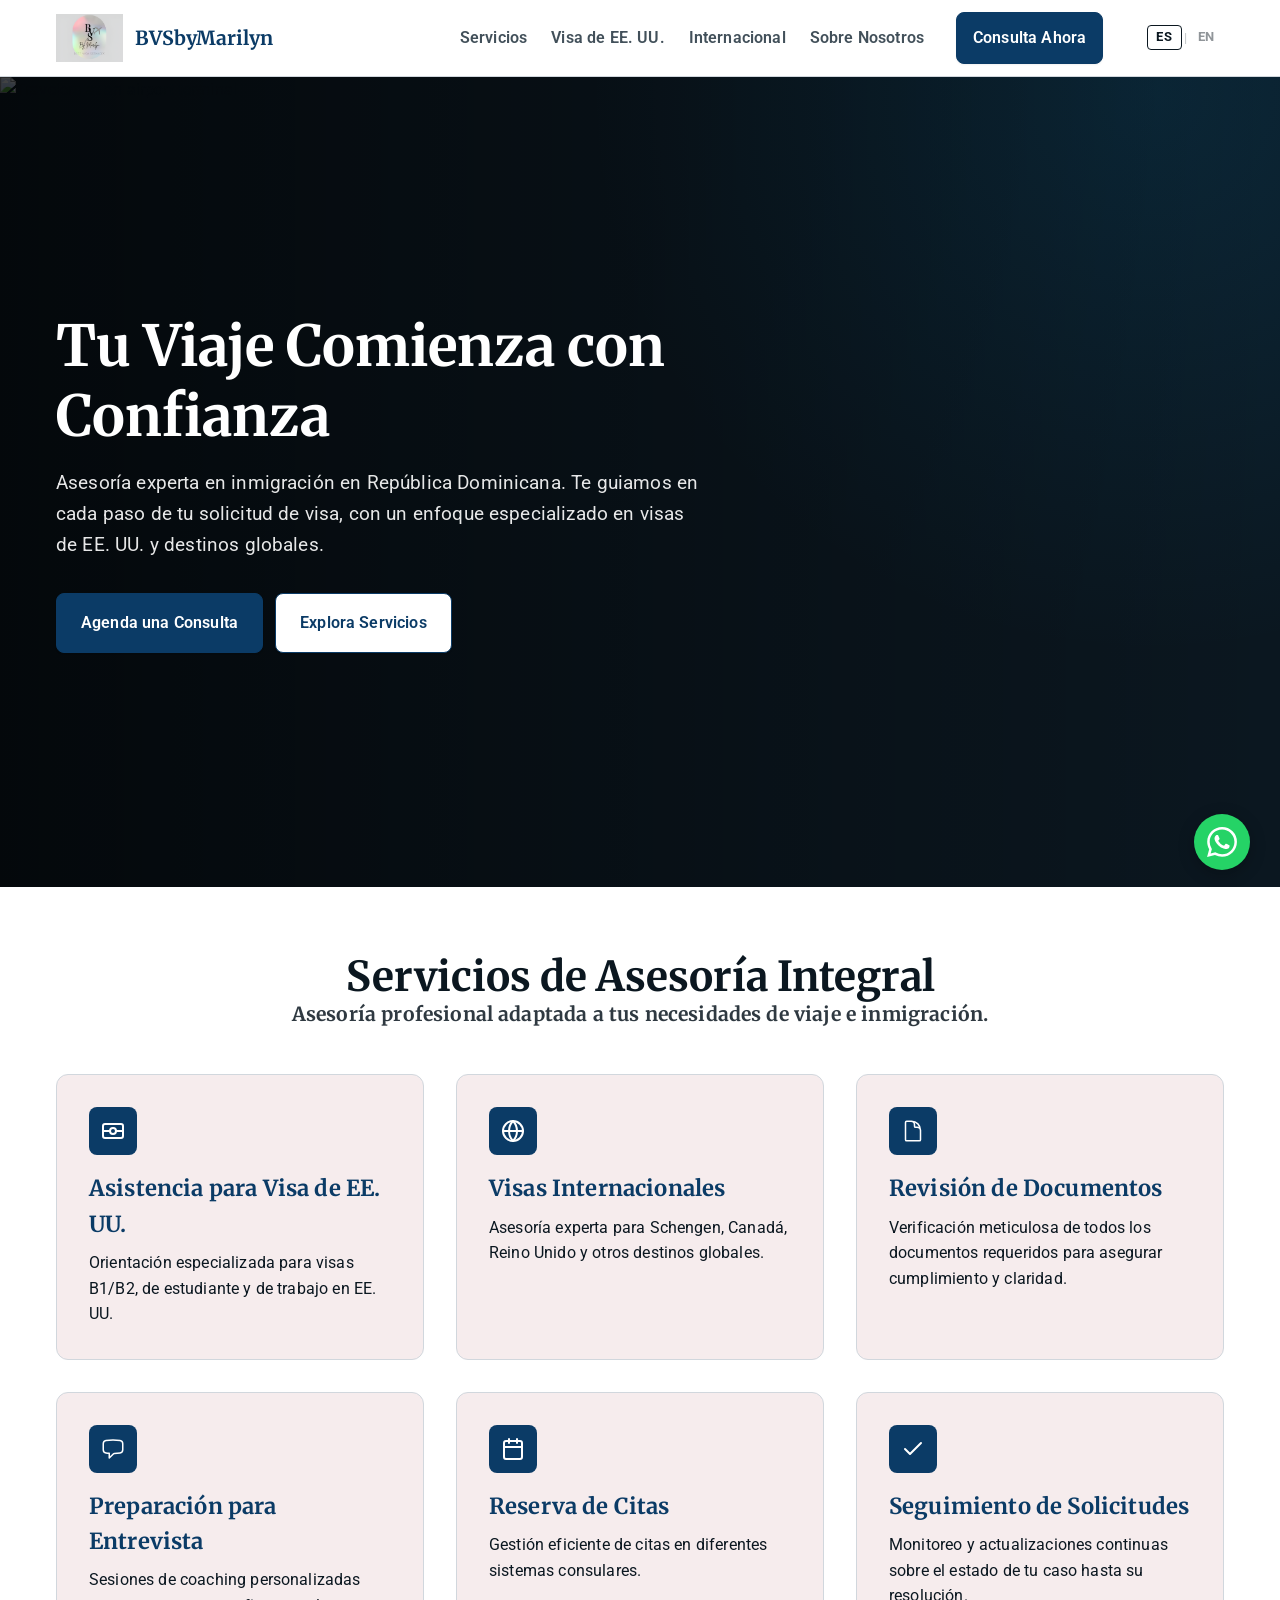
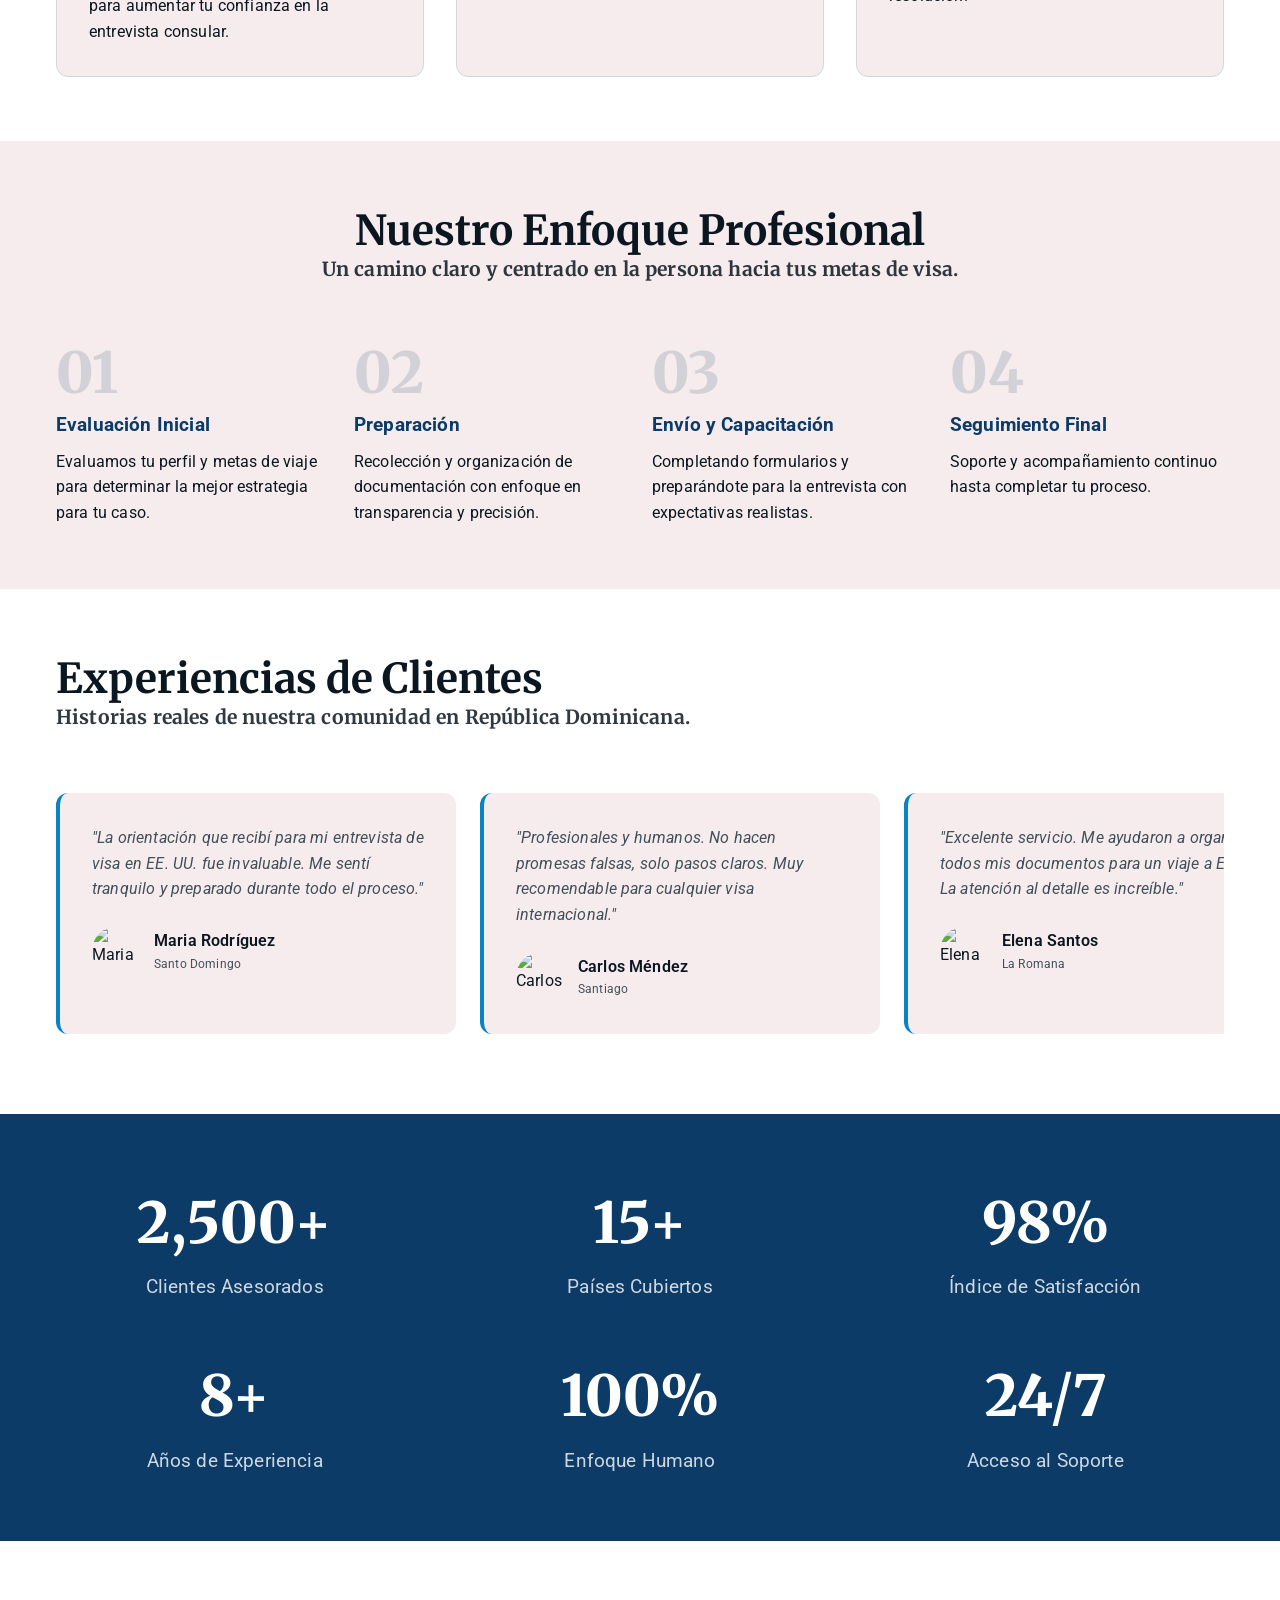
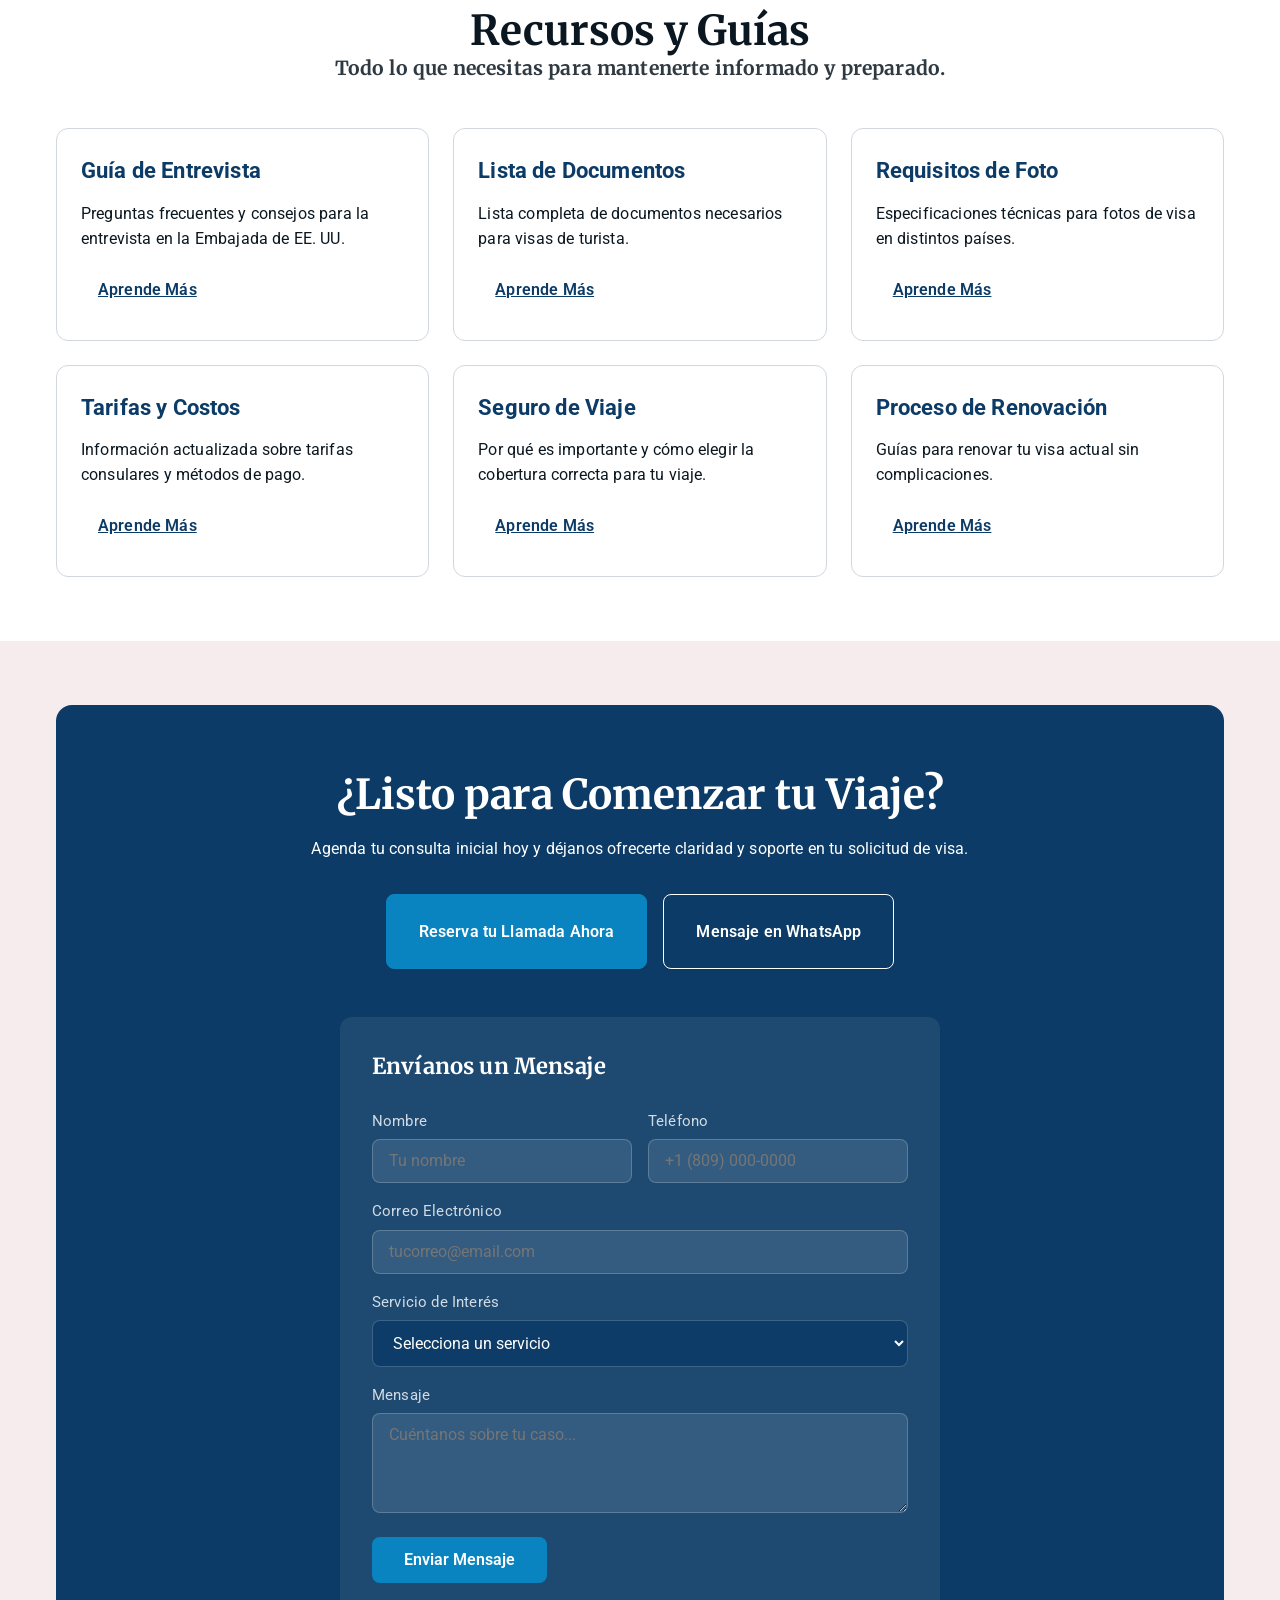
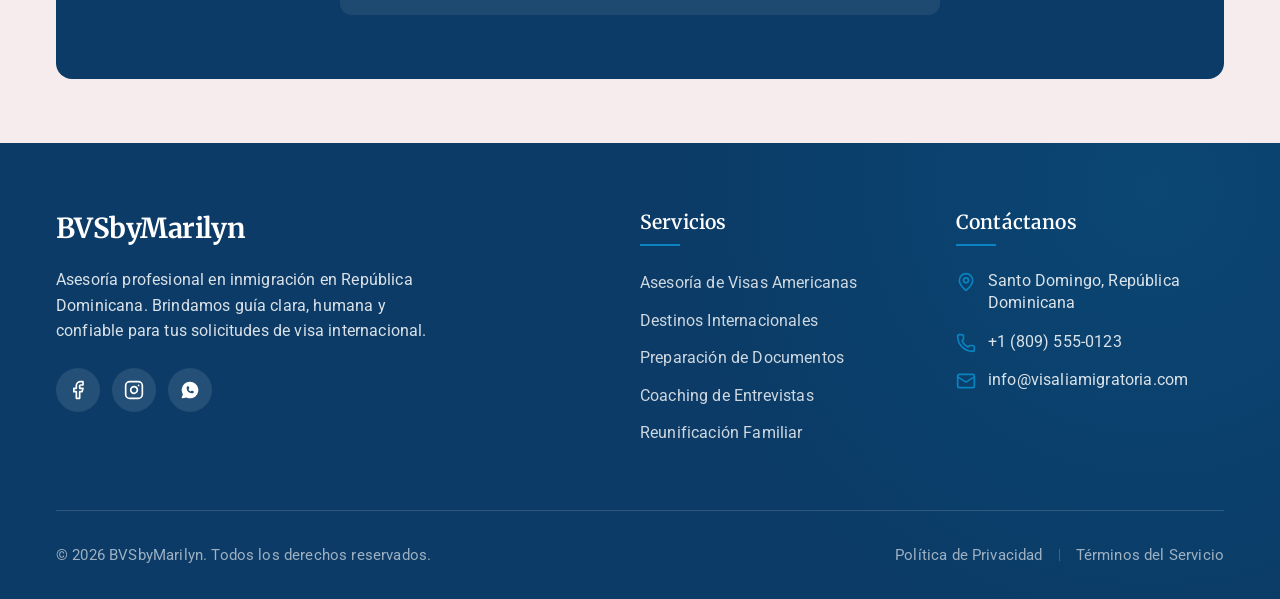
==== index.html @ 97decb0a "add og:image, create placeholder pages us-visa, international, about" ====
<!DOCTYPE html>
<html lang="es">
  <head>
    <title>BVSbyMarilyn</title>
    <link rel="icon" type="image/png" href="Logo_Resized__1_.png" />
    <meta name="description" content="Asesoría migratoria profesional en República Dominicana. Te guiamos en cada paso de tu solicitud de visa americana e internacional. Consulta gratis hoy." />
    <meta property="og:title" content="BVSbyMarilyn - Best Visa Services" />
    <meta property="og:description" content="Asesoría migratoria profesional en República Dominicana. Especialistas en visas americanas y destinos internacionales. Consulta con BVSbyMarilyn hoy." />
    <meta property="og:image" content="Logo_Resized__1_.png" />
    <meta property="og:type" content="website" />
    <meta name="viewport" content="width=device-width, initial-scale=1.0" />
    <meta charset="utf-8" />
    <meta property="twitter:card" content="summary_large_image" />

    <style data-tag="reset-style-sheet">
      html {  line-height: 1.15;}body {  margin: 0;}* {  box-sizing: border-box;  border-width: 0;  border-style: solid;  -webkit-font-smoothing: antialiased;}p,li,ul,pre,div,h1,h2,h3,h4,h5,h6,figure,blockquote,figcaption {  margin: 0;  padding: 0;}button {  background-color: transparent;}button,input,optgroup,select,textarea {  font-family: inherit;  font-size: 100%;  line-height: 1.15;  margin: 0;}button,select {  text-transform: none;}button,[type="button"],[type="reset"],[type="submit"] {  -webkit-appearance: button;  color: inherit;}button::-moz-focus-inner,[type="button"]::-moz-focus-inner,[type="reset"]::-moz-focus-inner,[type="submit"]::-moz-focus-inner {  border-style: none;  padding: 0;}button:-moz-focus,[type="button"]:-moz-focus,[type="reset"]:-moz-focus,[type="submit"]:-moz-focus {  outline: 1px dotted ButtonText;}a {  color: inherit;  text-decoration: inherit;}pre {  white-space: normal;}input {  padding: 2px 4px;}img {  display: block;}details {  display: block;  margin: 0;  padding: 0;}summary::-webkit-details-marker {  display: none;}[data-thq="accordion"] [data-thq="accordion-content"] {  max-height: 0;  overflow: hidden;  transition: max-height 0.3s ease-in-out;  padding: 0;}[data-thq="accordion"] details[data-thq="accordion-trigger"][open] + [data-thq="accordion-content"] {  max-height: 1000vh;}details[data-thq="accordion-trigger"][open] summary [data-thq="accordion-icon"] {  transform: rotate(180deg);}html { scroll-behavior: smooth  }
    </style>
    <style data-tag="default-style-sheet">
      html {
        font-family: Roboto;
        font-size: 1rem;
      }

      body {
        font-weight: 400;
        font-style:normal;
        text-decoration: undefined;
        text-transform: undefined;
        letter-spacing: 0.01em;
        line-height: 1.6;
        color: var(--color-on-surface);
        background: var(--color-surface);

        fill: var(--color-on-surface);
      }
    </style>
    <style data-tag="lang-toggle-style">
      .lang-toggle {
        display: flex;
        align-items: center;
        gap: 2px;
        margin-left: 12px;
      }
      .lang-btn {
        background: transparent;
        border: 1px solid transparent;
        border-radius: 4px;
        padding: 4px 8px;
        cursor: pointer;
        font-size: 0.8rem;
        font-weight: 700;
        color: inherit;
        transition: all 0.2s;
        letter-spacing: 0.05em;
      }
      .lang-btn.active {
        border-color: currentColor;
        opacity: 1;
      }
      .lang-btn:not(.active) {
        opacity: 0.45;
      }
      .lang-btn:hover:not(.active) {
        opacity: 0.75;
      }
      .lang-divider {
        opacity: 0.25;
        font-size: 0.8rem;
        pointer-events: none;
      }
      .lang-toggle-mobile {
        display: flex;
        align-items: center;
        gap: 2px;
        margin-top: 12px;
        justify-content: center;
      }
    </style>
    <link
      rel="stylesheet"
      href="https://unpkg.com/animate.css@4.1.1/animate.css"
    />
    <link
      rel="stylesheet"
      href="https://fonts.googleapis.com/css2?family=Inter:ital,wght@0,100;0,200;0,300;0,400;0,500;0,600;0,700;0,800;0,900;1,100;1,200;1,300;1,400;1,500;1,600;1,700;1,800;1,900&amp;display=swap"
      data-tag="font"
    />
    <link
      rel="stylesheet"
      href="https://fonts.googleapis.com/css2?family=Noto+Sans:ital,wght@0,100;0,200;0,300;0,400;0,500;0,600;0,700;0,800;0,900;1,100;1,200;1,300;1,400;1,500;1,600;1,700;1,800;1,900&amp;display=swap"
      data-tag="font"
    />
    <link
      rel="stylesheet"
      href="https://fonts.googleapis.com/css2?family=Merriweather:ital,wght@0,300;0,400;0,500;0,600;0,700;0,800;0,900;1,300;1,400;1,500;1,600;1,700;1,800;1,900&amp;display=swap"
      data-tag="font"
    />
    <link
      rel="stylesheet"
      href="https://fonts.googleapis.com/css2?family=Roboto:ital,wght@0,100;0,200;0,300;0,400;0,500;0,600;0,700;0,800;0,900;1,100;1,200;1,300;1,400;1,500;1,600;1,700;1,800;1,900&amp;display=swap"
      data-tag="font"
    />
    <link
      rel="stylesheet"
      href="https://fonts.googleapis.com/css2?family=STIX+Two+Text:ital,wght@0,400;0,500;0,600;0,700;1,400;1,500;1,600;1,700&amp;display=swap"
      data-tag="font"
    />

  </head>
  <body>
    <link rel="stylesheet" href="./style.css" />
    <div>
      <link href="./index.css" rel="stylesheet" />

      <div class="home-container1">
        <navigation-wrapper class="navigation-wrapper">
          <!--Navigation component-->
          <div class="navigation-container1">
            <div class="navigation-container2">
              <div class="navigation-container3">
                <style>
                  @media (prefers-reduced-motion: reduce) {
                  .navigation-stagger-item {
                    animation: none !important;
                    opacity: 1 !important;
                    transform: none !important;
                  }
                  .navigation-mobile-overlay {
                    transition: none !important;
                  }
                  }
                </style>
              </div>
            </div>
            <nav id="main-navigation" class="navigation-wrapper">
              <div class="navigation-container">
                <a href="index.html">
                  <div aria-label="BVSbyMarilyn Homepage" class="navigation-brand">
                    <img src="Logo_Resized__1_.png" alt="BVSbyMarilyn Logo" style="height:48px;width:auto;display:block;" />
                    <span class="navigation-brand-name section-title">BVSbyMarilyn</span>
                  </div>
                </a>
                <div class="navigation-desktop-menu">
                  <ul role="list" class="navigation-links">
                    <li>
                      <a href="#services">
                        <div class="navigation-link">
                          <span><text data-i18n="text_MYqdIy">Servicios</text></span>
                        </div>
                      </a>
                    </li>
                    <li>
                      <a href="us-visa.html">
                        <div class="navigation-link">
                          <span><text data-i18n="text_8SGQ_1">Visa de EE. UU.</text></span>
                        </div>
                      </a>
                    </li>
                    <li>
                      <a href="international.html">
                        <div class="navigation-link">
                          <span><text data-i18n="text_srKDGv">Internacional</text></span>
                        </div>
                      </a>
                    </li>
                    <li>
                      <a href="about.html">
                        <div class="navigation-link">
                          <span><text data-i18n="text_Wquq0i">Sobre Nosotros</text></span>
                        </div>
                      </a>
                    </li>
                  </ul>
                  <a href="#contact">
                    <div class="btn navigation-cta btn-primary">
                      <span><text data-i18n="text_D1ddZz">Consulta Ahora</text></span>
                    </div>
                  </a>
                  <div class="lang-toggle">
                    <button class="lang-btn active" data-lang="es">ES</button>
                    <span class="lang-divider">|</span>
                    <button class="lang-btn" data-lang="en">EN</button>
                  </div>
                </div>
                <button
                  id="mobile-menu-open"
                  aria-label="Open navigation menu"
                  aria-controls="mobile-overlay"
                  aria-expanded="false"
                  class="navigation-mobile-toggle"
                >
                  <svg
                    width="24"
                    xmlns="http://www.w3.org/2000/svg"
                    height="24"
                    viewBox="0 0 24 24"
                  >
                    <path
                      d="M4 6h16M4 12h16M4 18h16"
                      fill="none"
                      stroke="currentColor"
                      stroke-width="2"
                      stroke-linecap="round"
                      stroke-linejoin="round"
                    ></path>
                  </svg>
                </button>
              </div>
            </nav>
            <div
              id="mobile-overlay"
              aria-hidden="true"
              class="navigation-mobile-overlay"
            >
              <div class="navigation-overlay-header">
                <a href="index.html">
                  <div aria-label="BVSbyMarilyn Homepage" class="navigation-brand">
                    <img src="Logo_Resized__1_.png" alt="BVSbyMarilyn Logo" style="height:48px;width:auto;display:block;" />
                    <span class="navigation-brand-name section-title">BVSbyMarilyn</span>
                  </div>
                </a>
                <button
                  id="mobile-menu-close"
                  aria-label="Close navigation menu"
                  class="navigation-mobile-close"
                >
                  <svg
                    width="24"
                    xmlns="http://www.w3.org/2000/svg"
                    height="24"
                    viewBox="0 0 24 24"
                  >
                    <g
                      fill="none"
                      stroke="currentColor"
                      stroke-width="2"
                      stroke-linecap="round"
                      stroke-linejoin="round"
                    >
                      <rect x="3" y="3" rx="2" width="18" height="18"></rect>
                      <path d="M9 16l3-3l3 3"></path>
                    </g>
                  </svg>
                </button>
              </div>
              <div class="navigation-overlay-content">
                <ul role="list" class="navigation-mobile-links">
                  <li class="navigation-stagger-item">
                    <a href="#services">
                      <div class="navigation-mobile-link">
                        <span><text data-i18n="text_Vd460p">Servicios</text></span>
                      </div>
                    </a>
                  </li>
                  <li class="navigation-stagger-item">
                    <a href="us-visa.html">
                      <div class="navigation-mobile-link">
                        <span><text data-i18n="text_JShV81">Visa de EE. UU.</text></span>
                      </div>
                    </a>
                  </li>
                  <li class="navigation-stagger-item">
                    <a href="international.html">
                      <div class="navigation-mobile-link">
                        <span><text data-i18n="text_uztM7k">Internacional</text></span>
                      </div>
                    </a>
                  </li>
                  <li class="navigation-stagger-item">
                    <a href="about.html">
                      <div class="navigation-mobile-link">
                        <span><text data-i18n="text_tE-UBQ">Sobre Nosotros</text></span>
                      </div>
                    </a>
                  </li>
                </ul>
                <div class="navigation-stagger-item navigation-overlay-footer">
                  <a href="#contact">
                    <div class="btn btn-primary btn-lg navigation-mobile-cta">
                      <span><text data-i18n="text_ZxgvZf">Consulta Ahora</text></span>
                    </div>
                  </a>
                  <div class="lang-toggle lang-toggle-mobile">
                    <button class="lang-btn active" data-lang="es">ES</button>
                    <span class="lang-divider">|</span>
                    <button class="lang-btn" data-lang="en">EN</button>
                  </div>
                </div>
              </div>
            </div>
            <div class="navigation-container4">
              <div class="navigation-container5">
                <style>
                          @keyframes navigationSlideUp {to {opacity: 1;
                  transform: translateY(0);}}
                </style>
              </div>
            </div>
            <div class="navigation-container6">
              <div class="navigation-container7">
                <script defer="" data-name="navigation-logic">
                  document.addEventListener('DOMContentLoaded', function() {
                    (function(){
                      const mobileMenuOpen = document.getElementById("mobile-menu-open")
                      const mobileMenuClose = document.getElementById("mobile-menu-close")
                      const mobileOverlay = document.getElementById("mobile-overlay")

                      function openMenu() {
                        mobileOverlay.classList.add("is-open")
                        mobileOverlay.setAttribute("aria-hidden", "false")
                        mobileMenuOpen.setAttribute("aria-expanded", "true")
                        document.body.style.overflow = "hidden"
                      }

                      function closeMenu() {
                        mobileOverlay.classList.remove("is-open")
                        mobileOverlay.setAttribute("aria-hidden", "true")
                        mobileMenuOpen.setAttribute("aria-expanded", "false")
                        document.body.style.overflow = ""
                      }

                      mobileMenuOpen.addEventListener("click", openMenu)
                      mobileMenuClose.addEventListener("click", closeMenu)

                      mobileOverlay.addEventListener("click", (e) => {
                        if (e.target === mobileOverlay) {
                          closeMenu()
                        }
                      })

                      document.addEventListener("keydown", (e) => {
                        if (e.key === "Escape" && mobileOverlay.classList.contains("is-open")) {
                          closeMenu()
                        }
                      })

                      const mobileLinks = mobileOverlay.querySelectorAll(".navigation-mobile-link")
                      mobileLinks.forEach((link) => {
                        link.addEventListener("click", closeMenu)
                      })
                    })()
                  });
                </script>
              </div>
            </div>
          </div>
        </navigation-wrapper>
        <section class="hero-section">
          <div class="hero-media">
            <img
              alt="Travelers at an airport terminal"
              src="https://images.pexels.com/photos/166006/pexels-photo-166006.jpeg?auto=compress&amp;cs=tinysrgb&amp;w=1500"
              class="hero-bg-img"
            />
            <div class="hero-overlay"></div>
          </div>
          <div class="hero-container">
            <div class="hero-content-block">
              <h1 class="hero-title home-hero-title">
                <text data-i18n="HeroTitle_iS6l-L">Tu Viaje Comienza con Confianza</text>
              </h1>
              <p class="home-hero-subtitle hero-subtitle">
                <text data-i18n="HeroSubtitle_z-5P6d">
                  Asesoría migratoria profesional en República Dominicana. Te
                  guiamos en cada paso de tu solicitud de visa, con enfoque
                  especializado en visas americanas y destinos internacionales.
                </text>
              </p>
              <div class="hero-actions">
                <a href="#contact">
                  <div class="btn btn-primary btn-lg">
                    <span><text data-i18n="text_MR2tpP">Agenda tu Consulta</text></span>
                  </div>
                </a>
                <a href="#services">
                  <div class="btn btn-outline btn-lg">
                    <span><text data-i18n="text_XL9k7M">Ver Servicios</text></span>
                  </div>
                </a>
              </div>
            </div>
          </div>
        </section>
        <section id="services" class="services-section">
          <div class="services-container">
            <div class="services-header">
              <h2 class="section-title">
                <text data-i18n="SectionTitle_-QqCvt">Servicios de Asesoría Integral</text>
              </h2>
              <p class="section-subtitle">
                <text data-i18n="SectionSubtitle_htkQNC">
                  Professional guidance tailored to your specific travel and
                  immigration needs.
                </text>
              </p>
            </div>
            <div class="services-grid">
              <div class="service-card">
                <div class="service-icon-wrapper">
                  <svg
                    width="24"
                    xmlns="http://www.w3.org/2000/svg"
                    height="24"
                    viewBox="0 0 24 24"
                  >
                    <g
                      fill="none"
                      stroke="currentColor"
                      stroke-width="2"
                      stroke-linecap="round"
                      stroke-linejoin="round"
                    >
                      <path
                        d="M2 7a2 2 0 0 1 2-2h16a2 2 0 0 1 2 2v10a2 2 0 0 1-2 2H4a2 2 0 0 1-2-2z"
                      ></path>
                      <path
                        d="M9 12a3 3 0 1 0 6 0a3 3 0 1 0-6 0m0 0H2m13 0h7"
                      ></path>
                    </g>
                  </svg>
                </div>
                <h3 class="service-name"><text data-i18n="ServiceName_tYiRvr">Asistencia para Visa de EE. UU.</text></h3>
                <p class="section-content">
                  <text data-i18n="SectionContent_c5STQw">
                    Specialized orientation for B1/B2, student, and work visas
                    for the United States.
                  </text>
                </p>
              </div>
              <div class="service-card">
                <div class="service-icon-wrapper">
                  <svg
                    width="24"
                    xmlns="http://www.w3.org/2000/svg"
                    height="24"
                    viewBox="0 0 24 24"
                  >
                    <g
                      fill="none"
                      stroke="currentColor"
                      stroke-width="2"
                      stroke-linecap="round"
                      stroke-linejoin="round"
                    >
                      <circle r="10" cx="12" cy="12"></circle>
                      <path
                        d="M12 2a14.5 14.5 0 0 0 0 20a14.5 14.5 0 0 0 0-20M2 12h20"
                      ></path>
                    </g>
                  </svg>
                </div>
                <h3 class="service-name"><text data-i18n="ServiceName_wYxKqp">Visas Internacionales</text></h3>
                <p class="section-content">
                  <text data-i18n="SectionContent_ce1YKo">
                    Expert guidance for Schengen, Canada, UK, and other global
                    destinations.
                  </text>
                </p>
              </div>
              <div class="service-card">
                <div class="service-icon-wrapper">
                  <svg
                    width="24"
                    xmlns="http://www.w3.org/2000/svg"
                    height="24"
                    viewBox="0 0 24 24"
                  >
                    <path
                      d="M19.5 14.25v-2.625a3.375 3.375 0 0 0-3.375-3.375h-1.5A1.125 1.125 0 0 1 13.5 7.125v-1.5a3.375 3.375 0 0 0-3.375-3.375H8.25m2.25 0H5.625c-.621 0-1.125.504-1.125 1.125v17.25c0 .621.504 1.125 1.125 1.125h12.75c.621 0 1.125-.504 1.125-1.125V11.25a9 9 0 0 0-9-9"
                      fill="none"
                      stroke="currentColor"
                      stroke-width="1.5"
                      stroke-linecap="round"
                      stroke-linejoin="round"
                    ></path>
                  </svg>
                </div>
                <h3 class="service-name"><text data-i18n="ServiceName_rP648N">Revisión de Documentos</text></h3>
                <p class="section-content">
                  <text data-i18n="SectionContent_7i-OMM">
                    Meticulous verification of all required paperwork to ensure
                    compliance and clarity.
                  </text>
                </p>
              </div>
              <div class="service-card">
                <div class="service-icon-wrapper">
                  <svg
                    width="24"
                    xmlns="http://www.w3.org/2000/svg"
                    height="24"
                    viewBox="0 0 24 24"
                  >
                    <path
                      d="M2.25 12.76c0 1.6 1.123 2.994 2.707 3.227q1.63.24 3.293.369V21l4.076-4.076a1.53 1.53 0 0 1 1.037-.443a48 48 0 0 0 5.68-.494c1.584-.233 2.707-1.626 2.707-3.228V6.741c0-1.602-1.123-2.995-2.707-3.228A48.4 48.4 0 0 0 12 3c-2.392 0-4.744.175-7.043.513C3.373 3.746 2.25 5.14 2.25 6.741z"
                      fill="none"
                      stroke="currentColor"
                      stroke-width="1.5"
                      stroke-linecap="round"
                      stroke-linejoin="round"
                    ></path>
                  </svg>
                </div>
                <h3 class="service-name"><text data-i18n="ServiceName_P5xgdT">Preparación para Entrevista</text></h3>
                <p class="section-content">
                  <text data-i18n="SectionContent_eyU0GG">
                    Personalized coaching sessions to build confidence for your
                    consular interview.
                  </text>
                </p>
              </div>
              <div class="service-card">
                <div class="service-icon-wrapper">
                  <svg
                    width="24"
                    xmlns="http://www.w3.org/2000/svg"
                    height="24"
                    viewBox="0 0 24 24"
                  >
                    <g
                      fill="none"
                      stroke="currentColor"
                      stroke-width="2"
                      stroke-linecap="round"
                      stroke-linejoin="round"
                    >
                      <path d="M8 2v4m8-4v4"></path>
                      <rect x="3" y="4" rx="2" width="18" height="18"></rect>
                      <path d="M3 10h18"></path>
                    </g>
                  </svg>
                </div>
                <h3 class="service-name"><text data-i18n="ServiceName_JxEG5P">Reserva de Citas</text></h3>
                <p class="section-content">
                  <text data-i18n="SectionContent_r2scMb">
                    Efficient management of scheduling across various consular
                    systems.
                  </text>
                </p>
              </div>
              <div class="service-card">
                <div class="service-icon-wrapper">
                  <svg
                    width="24"
                    xmlns="http://www.w3.org/2000/svg"
                    height="24"
                    viewBox="0 0 24 24"
                  >
                    <path
                      d="M20 6L9 17l-5-5"
                      fill="none"
                      stroke="currentColor"
                      stroke-width="2"
                      stroke-linecap="round"
                      stroke-linejoin="round"
                    ></path>
                  </svg>
                </div>
                <h3 class="service-name"><text data-i18n="ServiceName_M2IIPk">Seguimiento de Solicitudes</text></h3>
                <p class="section-content">
                  <text data-i18n="SectionContent_cX6Ncg">
                    Continuous monitoring and updates on your case status until
                    resolution.
                  </text>
                </p>
              </div>
            </div>
          </div>
        </section>
        <section class="process-section">
          <div class="process-container">
            <div class="process-header">
              <h2 class="section-title">
                <text data-i18n="SectionTitle_T4hHoZ">Nuestro Enfoque Profesional</text>
              </h2>
              <p class="section-subtitle">
                <text data-i18n="SectionSubtitle_EhC1eq">Un camino claro y centrado en la persona hacia tus metas de visa.</text>
              </p>
            </div>
            <div class="process-steps">
              <div class="step-item">
                <div class="step-number">
                  <span><text data-i18n="text_Xk9Plu">01</text></span>
                </div>
                <div class="step-content">
                  <h3 class="step-title"><text data-i18n="StepTitle_57riBT">Evaluación Inicial</text></h3>
                  <p class="section-content">
                    <text data-i18n="SectionContent_xE-B_c">
                      We assess your profile and travel goals to determine the
                      best strategy for your case.
                    </text>
                  </p>
                </div>
              </div>
              <div class="step-item">
                <div class="step-number">
                  <span><text data-i18n="text_wqrgZn">02</text></span>
                </div>
                <div class="step-content">
                  <h3 class="step-title"><text data-i18n="StepTitle_L6Kbp9">Preparación</text></h3>
                  <p class="section-content">
                    <text data-i18n="SectionContent_LgGnCH">
                      Gathering and organizing documentation with a focus on
                      transparency and accuracy.
                    </text>
                  </p>
                </div>
              </div>
              <div class="step-item">
                <div class="step-number">
                  <span><text data-i18n="text_nKBOlr">03</text></span>
                </div>
                <div class="step-content">
                  <h3 class="step-title">
                    <text data-i18n="StepTitle_AY4o5w">Envío y Capacitación</text>
                  </h3>
                  <p class="section-content">
                    <text data-i18n="SectionContent_io-WyJ">
                      Completing forms and preparing you for the interview with
                      realistic expectations.
                    </text>
                  </p>
                </div>
              </div>
              <div class="step-item">
                <div class="step-number">
                  <span><text data-i18n="text_WfWMNz">04</text></span>
                </div>
                <div class="step-content">
                  <h3 class="step-title"><text data-i18n="StepTitle_ut657F">Seguimiento Final</text></h3>
                  <p class="section-content">
                    <text data-i18n="SectionContent_b-h2bH">
                      Ongoing support and guidance until your process is fully
                      completed.
                    </text>
                  </p>
                </div>
              </div>
            </div>
          </div>
        </section>
        <section class="testimonials-section">
          <div class="testimonials-rail-wrapper">
            <div class="testimonials-header">
              <h2 class="section-title"><text data-i18n="SectionTitle_cT8K-g">Experiencias de Clientes</text></h2>
              <p class="section-subtitle">
                <text data-i18n="SectionSubtitle_onkmOE">
                  Real stories from our community in the Dominican Republic.
                </text>
              </p>
            </div>
            <div class="testimonials-rail">
              <div class="testimonial-card">
                <p class="testimonial-text">
                  <text data-i18n="TestimonialText_Tr70cM">
                    "La orientación que recibí para mi entrevista de visa en EE. UU. fue invaluable. Me sentí tranquila y preparada durante todo el proceso."
                  </text>
                </p>
                <div class="testimonial-author">
                  <img
                    alt="Maria R."
                    src="https://images.pexels.com/photos/5622659/pexels-photo-5622659.jpeg?auto=compress&amp;cs=tinysrgb&amp;w=1500"
                    class="author-img"
                  />
                  <div class="author-info">
                    <span class="author-name">
                      <text data-i18n="AuthorName_5ysl67">Maria Rodríguez</text>
                    </span>
                    <span class="author-location">
                      <text data-i18n="AuthorLocation_57F8W8">Santo Domingo</text>
                    </span>
                  </div>
                </div>
              </div>
              <div class="testimonial-card">
                <p class="testimonial-text">
                  <text data-i18n="TestimonialText_0ZmLqi">
                    "Profesionales y humanos. No hacen promesas falsas, solo pasos claros. Muy recomendable para cualquier visa internacional."
                  </text>
                </p>
                <div class="testimonial-author">
                  <img
                    alt="Carlos M."
                    src="https://images.pexels.com/photos/30551008/pexels-photo-30551008.jpeg?auto=compress&amp;cs=tinysrgb&amp;w=1500"
                    class="author-img"
                  />
                  <div class="author-info">
                    <span class="author-name"><text data-i18n="AuthorName_WQaxIl">Carlos Méndez</text></span>
                    <span class="author-location"><text data-i18n="AuthorLocation_Gn3_ah">Santiago</text></span>
                  </div>
                </div>
              </div>
              <div class="testimonial-card">
                <p class="testimonial-text">
                  <text data-i18n="TestimonialText_3FapOs">
                    "Excelente servicio. Me ayudaron a organizar todos mis documentos para un viaje a Europa. La atención al detalle es increíble."
                  </text>
                </p>
                <div class="testimonial-author">
                  <img
                    alt="Elena S."
                    src="https://images.pexels.com/photos/16453351/pexels-photo-16453351.jpeg?auto=compress&amp;cs=tinysrgb&amp;w=1500"
                    class="author-img"
                  />
                  <div class="author-info">
                    <span class="author-name"><text data-i18n="AuthorName_HSIhOO">Elena Santos</text></span>
                    <span class="author-location"><text data-i18n="AuthorLocation_XWTDLJ">La Romana</text></span>
                  </div>
                </div>
              </div>
              <div class="testimonial-card">
                <p class="testimonial-text">
                  <text data-i18n="TestimonialText_Vkk7at">
                    "BVSbyMarilyn hizo que un proceso estresante se sintiera simple. Su seguimiento es excepcional y muy tranquilizador."
                  </text>
                </p>
                <div class="testimonial-author">
                  <img
                    alt="Juan P."
                    src="https://images.pexels.com/photos/29587917/pexels-photo-29587917.jpeg?auto=compress&amp;cs=tinysrgb&amp;w=1500"
                    class="author-img"
                  />
                  <div class="author-info">
                    <span class="author-name"><text data-i18n="AuthorName_wEqHVJ">Juan Pérez</text></span>
                    <span class="author-location"><text data-i18n="AuthorLocation_HbEhcr">Bávaro</text></span>
                  </div>
                </div>
              </div>
            </div>
          </div>
        </section>
        <section class="stats-section">
          <div class="stats-container">
            <div class="stats-grid">
              <div class="stat-item">
                <span class="stat-value"><text data-i18n="StatValue_q41qtN">2,500+</text></span>
                <span class="stat-label"><text data-i18n="StatLabel_U-Nwtq">Clientes Asesorados</text></span>
              </div>
              <div class="stat-item">
                <span class="stat-value"><text data-i18n="StatValue_VJS53g">15+</text></span>
                <span class="stat-label"><text data-i18n="StatLabel_6PraKQ">Países Cubiertos</text></span>
              </div>
              <div class="stat-item">
                <span class="stat-value"><text data-i18n="StatValue_Nsgl1i">98%</text></span>
                <span class="stat-label"><text data-i18n="StatLabel_N70ufT">Índice de Satisfacción</text></span>
              </div>
              <div class="stat-item">
                <span class="stat-value"><text data-i18n="StatValue_qHlcjy">8+</text></span>
                <span class="stat-label"><text data-i18n="StatLabel_z5Hgrz">Años de Experiencia</text></span>
              </div>
              <div class="stat-item">
                <span class="stat-value"><text data-i18n="StatValue_bYK3XR">100%</text></span>
                <span class="stat-label"><text data-i18n="StatLabel_UJ93qF">Enfoque Humano</text></span>
              </div>
              <div class="stat-item">
                <span class="stat-value"><text data-i18n="StatValue_u2TWmR">24/7</text></span>
                <span class="stat-label"><text data-i18n="StatLabel_bCHtGW">Acceso al Soporte</text></span>
              </div>
            </div>
          </div>
        </section>
        <section class="support-section">
          <div class="support-container">
            <div class="support-header">
              <h2 class="section-title"><text data-i18n="SectionTitle_R5VI4-">Recursos y Guías</text></h2>
              <p class="section-subtitle">
                <text data-i18n="SectionSubtitle_OZHD-L">Todo lo que necesitas para mantenerte informado y preparado.</text>
              </p>
            </div>
            <div class="support-grid">
              <div class="support-card">
                <h3 class="support-card-title"><text data-i18n="SupportCardTitle_6YVhgU">Guía de Entrevista</text></h3>
                <p class="section-content">
                  <text data-i18n="SectionContent_tCfIjz">
                    Common questions and tips for the US Embassy interview.
                  </text>
                </p>
                <a href="#">
                  <div class="btn btn-link">
                    <span><text data-i18n="text_8LoE-c">Aprende Más</text></span>
                  </div>
                </a>
              </div>
              <div class="support-card">
                <h3 class="support-card-title">
                  <text data-i18n="SupportCardTitle_bOqrEk">Lista de Documentos</text>
                </h3>
                <p class="section-content">
                  <text data-i18n="SectionContent_RJyZ7m">
                    A comprehensive list of required papers for tourist visas.
                  </text>
                </p>
                <a href="#">
                  <div class="btn btn-link">
                    <span><text data-i18n="text_PxnIkC">Aprende Más</text></span>
                  </div>
                </a>
              </div>
              <div class="support-card">
                <h3 class="support-card-title">
                  <text data-i18n="SupportCardTitle_kNfBxF">Requisitos de Foto</text>
                </h3>
                <p class="section-content">
                  <text data-i18n="SectionContent_Aw8HXr">
                    Technical specifications for visa photos across different
                    countries.
                  </text>
                </p>
                <a href="#">
                  <div class="btn btn-link">
                    <span><text data-i18n="text_YKgL42">Aprende Más</text></span>
                  </div>
                </a>
              </div>
              <div class="support-card">
                <h3 class="support-card-title"><text data-i18n="SupportCardTitle_ZNebM4">Tarifas y Costos</text></h3>
                <p class="section-content">
                  <text data-i18n="SectionContent_bx31Ni">
                    Up-to-date information on consular fees and payment methods.
                  </text>
                </p>
                <a href="#">
                  <div class="btn btn-link">
                    <span><text data-i18n="text_aBHLEo">Aprende Más</text></span>
                  </div>
                </a>
              </div>
              <div class="support-card">
                <h3 class="support-card-title">
                  <text data-i18n="SupportCardTitle_3yOd_j">Seguro de Viaje</text>
                </h3>
                <p class="section-content">
                  <text data-i18n="SectionContent_SfiMsL">
                    Why it matters and how to choose the right coverage for your
                    trip.
                  </text>
                </p>
                <a href="#">
                  <div class="btn btn-link">
                    <span><text data-i18n="text_g1AWf-">Aprende Más</text></span>
                  </div>
                </a>
              </div>
              <div class="support-card">
                <h3 class="support-card-title"><text data-i18n="SupportCardTitle_MPyWvq">Proceso de Renovación</text></h3>
                <p class="section-content">
                  <text data-i18n="SectionContent_ST2qZW">
                    Guidelines for renewing your current visa without stress.
                  </text>
                </p>
                <a href="#">
                  <div class="btn btn-link">
                    <span><text data-i18n="text_ukc4h_">Aprende Más</text></span>
                  </div>
                </a>
              </div>
            </div>
          </div>
        </section>
        <section id="contact" class="cta-section">
          <div class="cta-container">
            <div class="cta-card">
              <div class="cta-content">
                <h2 class="section-title">
                  <text data-i18n="SectionTitle_8Z36me">¿Listo para Comenzar tu Viaje?</text>
                </h2>
                <p class="section-content" style="margin-bottom: var(--spacing-2xl);">
                  <text data-i18n="SectionContent_rkhnLj">
                    Agenda tu consulta inicial hoy y déjanos ofrecerte claridad y soporte en tu solicitud de visa.
                  </text>
                </p>
                <div class="cta-buttons" style="margin-bottom: var(--spacing-3xl);">
                  <a href="https://wa.me/18099060849" target="_blank" rel="noopener">
                    <div class="btn-accent btn btn-xl">
                      <span><text data-i18n="text_aMxNjq">Reserva tu Llamada Ahora</text></span>
                    </div>
                  </a>
                  <a href="https://wa.me/18099060849" target="_blank" rel="noopener">
                    <div class="btn btn-outline btn-xl">
                      <span><text data-i18n="text_L0Jglx">Mensaje en WhatsApp</text></span>
                    </div>
                  </a>
                </div>
                <!-- Contact Form -->
                <div style="background: rgba(255,255,255,0.08); border-radius: var(--border-radius-lg); padding: var(--spacing-2xl); max-width: 600px; margin: 0 auto; text-align: left;">
                  <h3 style="color: var(--color-on-primary); font-family: var(--font-family-heading); font-size: var(--font-size-xl); margin-bottom: var(--spacing-xl);">
                    <text data-i18n="contact_form_title">Envíanos un Mensaje</text>
                  </h3>
                  <div style="display: flex; flex-direction: column; gap: var(--spacing-lg);">
                    <div style="display: grid; grid-template-columns: 1fr 1fr; gap: var(--spacing-lg);">
                      <div>
                        <label style="display:block; color: rgba(255,255,255,0.8); font-size: var(--font-size-sm); margin-bottom: 6px;">
                          <text data-i18n="contact_name">Nombre</text>
                        </label>
                        <input type="text" placeholder="Tu nombre" style="width:100%; padding: 12px 16px; border-radius: var(--border-radius-md); border: 1px solid rgba(255,255,255,0.2); background: rgba(255,255,255,0.1); color: white; font-size: var(--font-size-base); outline: none;" />
                      </div>
                      <div>
                        <label style="display:block; color: rgba(255,255,255,0.8); font-size: var(--font-size-sm); margin-bottom: 6px;">
                          <text data-i18n="contact_phone">Teléfono</text>
                        </label>
                        <input type="tel" placeholder="+1 (809) 000-0000" style="width:100%; padding: 12px 16px; border-radius: var(--border-radius-md); border: 1px solid rgba(255,255,255,0.2); background: rgba(255,255,255,0.1); color: white; font-size: var(--font-size-base); outline: none;" />
                      </div>
                    </div>
                    <div>
                      <label style="display:block; color: rgba(255,255,255,0.8); font-size: var(--font-size-sm); margin-bottom: 6px;">
                        <text data-i18n="contact_email">Correo Electrónico</text>
                      </label>
                      <input type="email" placeholder="tucorreo@email.com" style="width:100%; padding: 12px 16px; border-radius: var(--border-radius-md); border: 1px solid rgba(255,255,255,0.2); background: rgba(255,255,255,0.1); color: white; font-size: var(--font-size-base); outline: none;" />
                    </div>
                    <div>
                      <label style="display:block; color: rgba(255,255,255,0.8); font-size: var(--font-size-sm); margin-bottom: 6px;">
                        <text data-i18n="contact_service">Servicio de Interés</text>
                      </label>
                      <select style="width:100%; padding: 12px 16px; border-radius: var(--border-radius-md); border: 1px solid rgba(255,255,255,0.2); background: rgba(11,59,102,0.9); color: white; font-size: var(--font-size-base); outline: none;">
                        <option value=""><text data-i18n="contact_select">Selecciona un servicio</text></option>
                        <option value="us-visa">Visa de EE. UU. (B1/B2)</option>
                        <option value="student-visa">Visa de Estudiante</option>
                        <option value="work-visa">Visa de Trabajo</option>
                        <option value="schengen">Visa Schengen</option>
                        <option value="canada">Visa Canadá</option>
                        <option value="other">Otro Destino Internacional</option>
                      </select>
                    </div>
                    <div>
                      <label style="display:block; color: rgba(255,255,255,0.8); font-size: var(--font-size-sm); margin-bottom: 6px;">
                        <text data-i18n="contact_message">Mensaje</text>
                      </label>
                      <textarea rows="4" placeholder="Cuéntanos sobre tu caso..." style="width:100%; padding: 12px 16px; border-radius: var(--border-radius-md); border: 1px solid rgba(255,255,255,0.2); background: rgba(255,255,255,0.1); color: white; font-size: var(--font-size-base); outline: none; resize: vertical;"></textarea>
                    </div>
                    <button type="button" onclick="submitContactForm(this)" style="padding: 14px 32px; background: var(--color-accent); color: white; border: none; border-radius: var(--border-radius-control); font-size: var(--font-size-base); font-weight: 600; cursor: pointer; transition: background 0.2s; align-self: flex-start;">
                      <text data-i18n="contact_submit">Enviar Mensaje</text>
                    </button>
                  </div>
                </div>
              </div>
            </div>
          </div>
        </section>
        <div class="home-container2">
          <div class="home-container3">
            <script defer="" data-name="visalia-scroll-enhancements">
              document.addEventListener('DOMContentLoaded', function() {
                (function(){
                  // Subtle scroll animation for stats
                  const statItems = document.querySelectorAll(".stat-value")
                  const observerOptions = {
                    threshold: 0.5,
                  }

                  const observer = new IntersectionObserver((entries) => {
                    entries.forEach((entry) => {
                      if (entry.isIntersecting) {
                        entry.target.style.opacity = "1"
                        entry.target.style.transform = "translateY(0)"
                      }
                    })
                  }, observerOptions)

                  statItems.forEach((item) => {
                    item.style.opacity = "0"
                    item.style.transform = "translateY(20px)"
                    item.style.transition = "all 0.6s ease-out"
                    observer.observe(item)
                  })

                  // Smooth side-scroll dragging for testimonials on desktop
                  const rail = document.querySelector(".testimonials-rail")
                  let isDown = false
                  let startX
                  let scrollLeft

                  rail.addEventListener("mousedown", (e) => {
                    isDown = true
                    rail.classList.add("active")
                    startX = e.pageX - rail.offsetLeft
                    scrollLeft = rail.scrollLeft
                  })

                  rail.addEventListener("mouseleave", () => {
                    isDown = false
                  })

                  rail.addEventListener("mouseup", () => {
                    isDown = false
                  })

                  rail.addEventListener("mousemove", (e) => {
                    if (!isDown) return
                    e.preventDefault()
                    const x = e.pageX - rail.offsetLeft
                    const walk = (x - startX) * 2
                    rail.scrollLeft = scrollLeft - walk
                  })
                })()
              });
            </script>
          </div>
        </div>
        <footer-wrapper class="footer-wrapper">
          <!--Footer component-->
          <div class="footer-container1">
            <footer class="footer-wrapper">
              <div class="footer-container">
                <div class="footer-grid">
                  <div class="footer-brand-column">
                    <div class="footer-logo-lockup">
                      <span class="footer-brand-name">
                        <text data-i18n="FooterBrandName_lxP1Kz">BVSbyMarilyn</text>
                      </span>
                    </div>
                    <p class="footer-description">
                      <text data-i18n="FooterDescription_gloFR4">
                        Asesoría profesional en inmigración en República Dominicana. Brindamos guía clara, humana y confiable para tus solicitudes de visa internacional.
                      </text>
                    </p>
                    <div class="footer-social-links">
                      <a href="#">
                        <div aria-label="Facebook" class="footer-social-icon">
                          <svg
                            width="24"
                            xmlns="http://www.w3.org/2000/svg"
                            height="24"
                            viewBox="0 0 24 24"
                          >
                            <path
                              d="M18 2h-3a5 5 0 0 0-5 5v3H7v4h3v8h4v-8h3l1-4h-4V7a1 1 0 0 1 1-1h3z"
                              fill="none"
                              stroke="currentColor"
                              stroke-width="2"
                              stroke-linecap="round"
                              stroke-linejoin="round"
                            ></path>
                          </svg>
                        </div>
                      </a>
                      <a href="#">
                        <div aria-label="Instagram" class="footer-social-icon">
                          <svg
                            width="24"
                            xmlns="http://www.w3.org/2000/svg"
                            height="24"
                            viewBox="0 0 24 24"
                          >
                            <g
                              fill="none"
                              stroke="currentColor"
                              stroke-width="2"
                              stroke-linecap="round"
                              stroke-linejoin="round"
                            >
                              <rect
                                x="2"
                                y="2"
                                rx="5"
                                ry="5"
                                width="20"
                                height="20"
                              ></rect>
                              <path
                                d="M16 11.37A4 4 0 1 1 12.63 8A4 4 0 0 1 16 11.37m1.5-4.87h.01"
                              ></path>
                            </g>
                          </svg>
                        </div>
                      </a>
                      <a href="#">
                        <div aria-label="WhatsApp" class="footer-social-icon">
                          <svg
                            width="24"
                            xmlns="http://www.w3.org/2000/svg"
                            height="24"
                            viewBox="0 0 24 24"
                          >
                            <path
                              d="M18.497 4.409a10 10 0 0 1-10.36 16.828l-.223-.098l-4.759.849l-.11.011a1 1 0 0 1-.11 0l-.102-.013l-.108-.024l-.105-.037l-.099-.047l-.093-.058l-.014-.011l-.012-.007l-.086-.073l-.077-.08l-.067-.088l-.056-.094l-.034-.07l-.04-.108l-.028-.128l-.012-.102a1 1 0 0 1 0-.125l.012-.1l.024-.11l.045-.122l1.433-3.304l-.009-.014A10 10 0 0 1 5.056 4.83l.215-.203a10 10 0 0 1 13.226-.217M9.5 7.5A1.5 1.5 0 0 0 8 9v1a6 6 0 0 0 6 6h1a1.5 1.5 0 0 0 0-3h-1l-.144.007a1.5 1.5 0 0 0-1.128.697l-.042.074l-.022-.007a4.01 4.01 0 0 1-2.435-2.435l-.008-.023l.075-.041A1.5 1.5 0 0 0 11 10V9a1.5 1.5 0 0 0-1.5-1.5"
                              fill="currentColor"
                            ></path>
                          </svg>
                        </div>
                      </a>
                    </div>
                  </div>
                  <div class="footer-links-column">
                    <h3 class="footer-heading"><text data-i18n="FooterHeading_Vp8-zS">Servicios</text></h3>
                    <ul class="footer-nav-list">
                      <li class="footer-nav-item">
                        <a href="us-visa.html">
                          <div class="footer-nav-link">
                            <span><text data-i18n="text_j63i3N">Asesoría de Visas Americanas</text></span>
                          </div>
                        </a>
                      </li>
                      <li class="footer-nav-item">
                        <a href="international.html">
                          <div class="footer-nav-link">
                            <span><text data-i18n="text_NxY6ei">Destinos Internacionales</text></span>
                          </div>
                        </a>
                      </li>
                      <li class="footer-nav-item">
                        <a href="#services">
                          <div class="footer-nav-link">
                            <span><text data-i18n="text_WAP_Yy">Preparación de Documentos</text></span>
                          </div>
                        </a>
                      </li>
                      <li class="footer-nav-item">
                        <a href="#services">
                          <div class="footer-nav-link">
                            <span><text data-i18n="text_UUqERq">Coaching de Entrevistas</text></span>
                          </div>
                        </a>
                      </li>
                      <li class="footer-nav-item">
                        <a href="#services">
                          <div class="footer-nav-link">
                            <span><text data-i18n="text_JkVvca">Reunificación Familiar</text></span>
                          </div>
                        </a>
                      </li>
                    </ul>
                  </div>
                  <div class="footer-contact-column">
                    <h3 class="footer-heading"><text data-i18n="FooterHeading_13AVb0">Contáctanos</text></h3>
                    <div class="footer-contact-info">
                      <div class="footer-contact-item">
                        <div class="footer-contact-icon">
                          <svg
                            width="24"
                            xmlns="http://www.w3.org/2000/svg"
                            height="24"
                            viewBox="0 0 24 24"
                          >
                            <g
                              fill="none"
                              stroke="currentColor"
                              stroke-width="2"
                              stroke-linecap="round"
                              stroke-linejoin="round"
                            >
                              <path
                                d="M20 10c0 4.993-5.539 10.193-7.399 11.799a1 1 0 0 1-1.202 0C9.539 20.193 4 14.993 4 10a8 8 0 0 1 16 0"
                              ></path>
                              <circle r="3" cx="12" cy="10"></circle>
                            </g>
                          </svg>
                        </div>
                        <span class="footer-contact-text">
                          <text data-i18n="FooterContactText_bfrF3T">Santo Domingo, República Dominicana</text>
                        </span>
                      </div>
                      <div class="footer-contact-item">
                        <div class="footer-contact-icon">
                          <svg
                            width="24"
                            xmlns="http://www.w3.org/2000/svg"
                            height="24"
                            viewBox="0 0 24 24"
                          >
                            <path
                              d="M13.832 16.568a1 1 0 0 0 1.213-.303l.355-.465A2 2 0 0 1 17 15h3a2 2 0 0 1 2 2v3a2 2 0 0 1-2 2A18 18 0 0 1 2 4a2 2 0 0 1 2-2h3a2 2 0 0 1 2 2v3a2 2 0 0 1-.8 1.6l-.468.351a1 1 0 0 0-.292 1.233a14 14 0 0 0 6.392 6.384"
                              fill="none"
                              stroke="currentColor"
                              stroke-width="2"
                              stroke-linecap="round"
                              stroke-linejoin="round"
                            ></path>
                          </svg>
                        </div>
                        <span class="footer-contact-text">
                          <text data-i18n="FooterContactText_Jg9k1j">+1 (809) 555-0123</text>
                        </span>
                      </div>
                      <div class="footer-contact-item">
                        <div class="footer-contact-icon">
                          <svg
                            width="24"
                            xmlns="http://www.w3.org/2000/svg"
                            height="24"
                            viewBox="0 0 24 24"
                          >
                            <g
                              fill="none"
                              stroke="currentColor"
                              stroke-width="2"
                              stroke-linecap="round"
                              stroke-linejoin="round"
                            >
                              <path
                                d="m22 7l-8.991 5.727a2 2 0 0 1-2.009 0L2 7"
                              ></path>
                              <rect
                                x="2"
                                y="4"
                                rx="2"
                                width="20"
                                height="16"
                              ></rect>
                            </g>
                          </svg>
                        </div>
                        <span class="footer-contact-text">
                          <text data-i18n="FooterContactText_dKTo1Y">info@visaliamigratoria.com</text>
                        </span>
                      </div>
                    </div>
                  </div>
                </div>
                <div class="footer-bottom">
                  <div class="footer-copyright">
                    <span>
                      <text data-i18n="text_PnhTj-">
                        &copy; 2026 BVSbyMarilyn. Todos los derechos reservados.
                      </text>
                    </span>
                  </div>
                  <div class="footer-legal">
                    <a href="#">
                      <div class="footer-legal-link">
                        <span><text data-i18n="text_NpJ-Jt">Política de Privacidad</text></span>
                      </div>
                    </a>
                    <span class="footer-legal-divider"></span>
                    <a href="#">
                      <div class="footer-legal-link">
                        <span><text data-i18n="text_MqAoHp">Términos de Servicio</text></span>
                      </div>
                    </a>
                  </div>
                </div>
              </div>
            </footer>
            <div class="footer-container2">
              <div class="footer-container3">
                <style>
                  @media (prefers-reduced-motion: reduce) {
                  .footer-social-icon, .footer-nav-link {
                    transition: none;
                  }
                  .footer-social-icon:hover {
                    transform: none;
                  }
                  .footer-nav-link:hover {
                    transform: none;
                  }
                  }
                </style>
              </div>
            </div>
            <div class="footer-container4">
              <div class="footer-container5">
                <script defer="" data-name="footer-interactivity">
                  document.addEventListener('DOMContentLoaded', function() {
                    (function(){
                      // No complex JavaScript required for this static footer layout.
                      // Native HTML and CSS handle all transitions and responsive states.
                    })()
                  });
                </script>
              </div>
            </div>
          </div>
        </footer-wrapper>

      </div>

    </div>

    <script data-name="i18n-system">
      (function () {
        var translations = {
          es: {
            "text_8LoE-c": "Aprende Más",
            "text_8SGQ_1": "Visa de EE. UU.",
            "text_D1ddZz": "Consulta Ahora",
            "text_JShV81": "Visa de EE. UU.",
            "text_JkVvca": "Reunificación Familiar",
            "text_L0Jglx": "Mensaje en WhatsApp",
            "text_MR2tpP": "Agenda una Consulta",
            "text_MYqdIy": "Servicios",
            "text_MqAoHp": "Términos del Servicio",
            "text_NpJ-Jt": "Política de Privacidad",
            "text_NxY6ei": "Destinos Internacionales",
            "text_PnhTj-": "© 2026 BVSbyMarilyn. Todos los derechos reservados.",
            "text_PxnIkC": "Aprende Más",
            "text_UUqERq": "Coaching de Entrevistas",
            "text_Vd460p": "Servicios",
            "text_WAP_Yy": "Preparación de Documentos",
            "text_WfWMNz": "04",
            "text_Wquq0i": "Sobre Nosotros",
            "text_XL9k7M": "Explora Servicios",
            "text_Xk9Plu": "01",
            "text_YKgL42": "Aprende Más",
            "text_ZxgvZf": "Consulta Ahora",
            "text_aBHLEo": "Aprende Más",
            "text_aMxNjq": "Reserva tu Llamada Ahora",
            "text_g1AWf-": "Aprende Más",
            "text_j63i3N": "Asesoría de Visas Americanas",
            "text_nKBOlr": "03",
            "text_srKDGv": "Internacional",
            "text_tE-UBQ": "Sobre Nosotros",
            "text_ukc4h_": "Aprende Más",
            "text_uztM7k": "Internacional",
            "text_wqrgZn": "02",
            "HeroTitle_iS6l-L": "Tu Viaje Comienza con Confianza",
            "StatLabel_6PraKQ": "Países Cubiertos",
            "StatLabel_N70ufT": "Índice de Satisfacción",
            "StatLabel_U-Nwtq": "Clientes Asesorados",
            "StatLabel_UJ93qF": "Enfoque Humano",
            "StatLabel_bCHtGW": "Acceso al Soporte",
            "StatLabel_z5Hgrz": "Años de Experiencia",
            "StatValue_Nsgl1i": "98%",
            "StatValue_VJS53g": "15+",
            "StatValue_bYK3XR": "100%",
            "StatValue_q41qtN": "2,500+",
            "StatValue_qHlcjy": "8+",
            "StatValue_u2TWmR": "24/7",
            "StepTitle_57riBT": "Evaluación Inicial",
            "StepTitle_AY4o5w": "Envío y Capacitación",
            "StepTitle_L6Kbp9": "Preparación",
            "StepTitle_ut657F": "Seguimiento Final",
            "AuthorName_5ysl67": "Maria Rodríguez",
            "AuthorName_HSIhOO": "Elena Santos",
            "AuthorName_WQaxIl": "Carlos Méndez",
            "AuthorName_wEqHVJ": "Juan Pérez",
            "ServiceName_JxEG5P": "Reserva de Citas",
            "ServiceName_M2IIPk": "Seguimiento de Solicitudes",
            "ServiceName_P5xgdT": "Preparación para Entrevista",
            "ServiceName_rP648N": "Revisión de Documentos",
            "ServiceName_tYiRvr": "Asistencia para Visa de EE. UU.",
            "ServiceName_wYxKqp": "Visas Internacionales",
            "HeroSubtitle_z-5P6d": "Asesoría experta en inmigración en República Dominicana. Te guiamos en cada paso de tu solicitud de visa, con un enfoque especializado en visas de EE. UU. y destinos globales.",
            "SectionTitle_-QqCvt": "Servicios de Asesoría Integral",
            "SectionTitle_2vYoDc": "BVSbyMarilyn",
            "SectionTitle_8Z36me": "¿Listo para Comenzar tu Viaje?",
            "SectionTitle_ApjvxN": "BVSbyMarilyn",
            "SectionTitle_R5VI4-": "Recursos y Guías",
            "SectionTitle_T4hHoZ": "Nuestro Enfoque Profesional",
            "SectionTitle_cT8K-g": "Experiencias de Clientes",
            "FooterHeading_13AVb0": "Contáctanos",
            "FooterHeading_Vp8-zS": "Servicios",
            "AuthorLocation_57F8W8": "Santo Domingo",
            "AuthorLocation_Gn3_ah": "Santiago",
            "AuthorLocation_HbEhcr": "Bávaro",
            "AuthorLocation_XWTDLJ": "La Romana",
            "SectionContent_7i-OMM": "Verificación meticulosa de todos los documentos requeridos para asegurar cumplimiento y claridad.",
            "SectionContent_Aw8HXr": "Especificaciones técnicas para fotos de visa en distintos países.",
            "SectionContent_LgGnCH": "Recolección y organización de documentación con enfoque en transparencia y precisión.",
            "SectionContent_RJyZ7m": "Lista completa de documentos necesarios para visas de turista.",
            "SectionContent_ST2qZW": "Guías para renovar tu visa actual sin complicaciones.",
            "SectionContent_SfiMsL": "Por qué es importante y cómo elegir la cobertura correcta para tu viaje.",
            "SectionContent_b-h2bH": "Soporte y acompañamiento continuo hasta completar tu proceso.",
            "SectionContent_bx31Ni": "Información actualizada sobre tarifas consulares y métodos de pago.",
            "SectionContent_c5STQw": "Orientación especializada para visas B1/B2, de estudiante y de trabajo en EE. UU.",
            "SectionContent_cX6Ncg": "Monitoreo y actualizaciones continuas sobre el estado de tu caso hasta su resolución.",
            "SectionContent_ce1YKo": "Asesoría experta para Schengen, Canadá, Reino Unido y otros destinos globales.",
            "SectionContent_eyU0GG": "Sesiones de coaching personalizadas para aumentar tu confianza en la entrevista consular.",
            "SectionContent_io-WyJ": "Completando formularios y preparándote para la entrevista con expectativas realistas.",
            "SectionContent_r2scMb": "Gestión eficiente de citas en diferentes sistemas consulares.",
            "SectionContent_rkhnLj": "Agenda tu consulta inicial hoy y déjanos ofrecerte claridad y soporte en tu solicitud de visa.",
            "SectionContent_tCfIjz": "Preguntas frecuentes y consejos para la entrevista en la Embajada de EE. UU.",
            "SectionContent_xE-B_c": "Evaluamos tu perfil y metas de viaje para determinar la mejor estrategia para tu caso.",
            "FooterBrandName_lxP1Kz": "BVSbyMarilyn",
            "SectionSubtitle_EhC1eq": "Un camino claro y centrado en la persona hacia tus metas de visa.",
            "SectionSubtitle_OZHD-L": "Todo lo que necesitas para mantenerte informado y preparado.",
            "SectionSubtitle_htkQNC": "Asesoría profesional adaptada a tus necesidades de viaje e inmigración.",
            "SectionSubtitle_onkmOE": "Historias reales de nuestra comunidad en República Dominicana.",
            "TestimonialText_0ZmLqi": "\"Profesionales y humanos. No hacen promesas falsas, solo pasos claros. Muy recomendable para cualquier visa internacional.\"",
            "TestimonialText_3FapOs": "\"Excelente servicio. Me ayudaron a organizar todos mis documentos para un viaje a Europa. La atención al detalle es increíble.\"",
            "TestimonialText_Tr70cM": "\"La orientación que recibí para mi entrevista de visa en EE. UU. fue invaluable. Me sentí tranquilo y preparado durante todo el proceso.\"",
            "TestimonialText_Vkk7at": "\"BVSbyMarilyn hizo que un proceso estresante se sintiera simple. Su seguimiento es excepcional y muy tranquilizador.\"",
            "SupportCardTitle_3yOd_j": "Seguro de Viaje",
            "SupportCardTitle_6YVhgU": "Guía de Entrevista",
            "SupportCardTitle_MPyWvq": "Proceso de Renovación",
            "SupportCardTitle_ZNebM4": "Tarifas y Costos",
            "SupportCardTitle_bOqrEk": "Lista de Documentos",
            "SupportCardTitle_kNfBxF": "Requisitos de Foto",
            "FooterContactText_Jg9k1j": "+1 (809) 555-0123",
            "FooterContactText_bfrF3T": "Santo Domingo, República Dominicana",
            "FooterContactText_dKTo1Y": "info@visaliamigratoria.com",
            "FooterDescription_gloFR4": "Asesoría profesional en inmigración en República Dominicana. Brindamos guía clara, humana y confiable para tus solicitudes de visa internacional."
          },
          en: {
            "text_8LoE-c": "Learn More",
            "text_8SGQ_1": "US Visa",
            "text_D1ddZz": "Consult Now",
            "text_JShV81": "US Visa",
            "text_JkVvca": "Family Reunification",
            "text_L0Jglx": "Message on WhatsApp",
            "text_MR2tpP": "Schedule a Consultation",
            "text_MYqdIy": "Services",
            "text_MqAoHp": "Terms of Service",
            "text_NpJ-Jt": "Privacy Policy",
            "text_NxY6ei": "International Destinations",
            "text_PnhTj-": "© 2026 BVSbyMarilyn. All rights reserved.",
            "text_PxnIkC": "Learn More",
            "text_UUqERq": "Interview Coaching",
            "text_Vd460p": "Services",
            "text_WAP_Yy": "Document Preparation",
            "text_WfWMNz": "04",
            "text_Wquq0i": "About Us",
            "text_XL9k7M": "Explore Services",
            "text_Xk9Plu": "01",
            "text_YKgL42": "Learn More",
            "text_ZxgvZf": "Consult Now",
            "text_aBHLEo": "Learn More",
            "text_aMxNjq": "Book Your Call Now",
            "text_g1AWf-": "Learn More",
            "text_j63i3N": "American Visa Advisory",
            "text_nKBOlr": "03",
            "text_srKDGv": "International",
            "text_tE-UBQ": "About Us",
            "text_ukc4h_": "Learn More",
            "text_uztM7k": "International",
            "text_wqrgZn": "02",
            "HeroTitle_iS6l-L": "Your Journey Starts with Confidence",
            "StatLabel_6PraKQ": "Countries Covered",
            "StatLabel_N70ufT": "Satisfaction Rate",
            "StatLabel_U-Nwtq": "Clients Advised",
            "StatLabel_UJ93qF": "Human Focus",
            "StatLabel_bCHtGW": "Support Access",
            "StatLabel_z5Hgrz": "Years Experience",
            "StatValue_Nsgl1i": "98%",
            "StatValue_VJS53g": "15+",
            "StatValue_bYK3XR": "100%",
            "StatValue_q41qtN": "2,500+",
            "StatValue_qHlcjy": "8+",
            "StatValue_u2TWmR": "24/7",
            "StepTitle_57riBT": "Initial Evaluation",
            "StepTitle_AY4o5w": "Submission & Training",
            "StepTitle_L6Kbp9": "Preparation",
            "StepTitle_ut657F": "Final Follow-up",
            "AuthorName_5ysl67": "Maria Rodriguez",
            "AuthorName_HSIhOO": "Elena Santos",
            "AuthorName_WQaxIl": "Carlos Mendez",
            "AuthorName_wEqHVJ": "Juan Perez",
            "ServiceName_JxEG5P": "Appointment Booking",
            "ServiceName_M2IIPk": "Application Tracking",
            "ServiceName_P5xgdT": "Interview Prep",
            "ServiceName_rP648N": "Document Review",
            "ServiceName_tYiRvr": "US Visa Assistance",
            "ServiceName_wYxKqp": "International Visas",
            "HeroSubtitle_z-5P6d": "Expert immigration advisory in the Dominican Republic. We guide you through every step of your visa application, with a specialized focus on US Visas and global destinations.",
            "SectionTitle_-QqCvt": "Comprehensive Advisory Services",
            "SectionTitle_2vYoDc": "BVSbyMarilyn",
            "SectionTitle_8Z36me": "Ready to Start Your Journey?",
            "SectionTitle_ApjvxN": "BVSbyMarilyn",
            "SectionTitle_R5VI4-": "Resources & Guides",
            "SectionTitle_T4hHoZ": "Our Professional Approach",
            "SectionTitle_cT8K-g": "Client Experiences",
            "FooterHeading_13AVb0": "Contact Us",
            "FooterHeading_Vp8-zS": "Services",
            "AuthorLocation_57F8W8": "Santo Domingo",
            "AuthorLocation_Gn3_ah": "Santiago",
            "AuthorLocation_HbEhcr": "Bavaro",
            "AuthorLocation_XWTDLJ": "La Romana",
            "SectionContent_7i-OMM": "Meticulous verification of all required paperwork to ensure compliance and clarity.",
            "SectionContent_Aw8HXr": "Technical specifications for visa photos across different countries.",
            "SectionContent_LgGnCH": "Gathering and organizing documentation with a focus on transparency and accuracy.",
            "SectionContent_RJyZ7m": "A comprehensive list of required papers for tourist visas.",
            "SectionContent_ST2qZW": "Guidelines for renewing your current visa without stress.",
            "SectionContent_SfiMsL": "Why it matters and how to choose the right coverage for your trip.",
            "SectionContent_b-h2bH": "Ongoing support and guidance until your process is fully completed.",
            "SectionContent_bx31Ni": "Up-to-date information on consular fees and payment methods.",
            "SectionContent_c5STQw": "Specialized orientation for B1/B2, student, and work visas for the United States.",
            "SectionContent_cX6Ncg": "Continuous monitoring and updates on your case status until resolution.",
            "SectionContent_ce1YKo": "Expert guidance for Schengen, Canada, UK, and other global destinations.",
            "SectionContent_eyU0GG": "Personalized coaching sessions to build confidence for your consular interview.",
            "SectionContent_io-WyJ": "Completing forms and preparing you for the interview with realistic expectations.",
            "SectionContent_r2scMb": "Efficient management of scheduling across various consular systems.",
            "SectionContent_rkhnLj": "Schedule your initial consultation today and let us provide the clarity and support you need for your visa application.",
            "SectionContent_tCfIjz": "Common questions and tips for the US Embassy interview.",
            "SectionContent_xE-B_c": "We assess your profile and travel goals to determine the best strategy for your case.",
            "FooterBrandName_lxP1Kz": "BVSbyMarilyn",
            "SectionSubtitle_EhC1eq": "A clear, human-centered path to your visa goals.",
            "SectionSubtitle_OZHD-L": "Everything you need to stay informed and prepared.",
            "SectionSubtitle_htkQNC": "Professional guidance tailored to your specific travel and immigration needs.",
            "SectionSubtitle_onkmOE": "Real stories from our community in the Dominican Republic.",
            "TestimonialText_0ZmLqi": "\"Professional and human. They don't make false promises, just clear steps. Highly recommend for any international visa.\"",
            "TestimonialText_3FapOs": "\"Excellent service. They helped me organize all my documents for a European trip. The attention to detail is amazing.\"",
            "TestimonialText_Tr70cM": "\"The guidance I received for my US visa interview was invaluable. I felt calm and prepared throughout the whole process.\"",
            "TestimonialText_Vkk7at": "\"BVSbyMarilyn made a stressful process feel simple. Their follow-up is exceptional and very reassuring.\"",
            "SupportCardTitle_3yOd_j": "Travel Insurance",
            "SupportCardTitle_6YVhgU": "Interview Guide",
            "SupportCardTitle_MPyWvq": "Renewal Process",
            "SupportCardTitle_ZNebM4": "Fee Schedules",
            "SupportCardTitle_bOqrEk": "Document Checklist",
            "SupportCardTitle_kNfBxF": "Photo Requirements",
            "FooterContactText_Jg9k1j": "+1 (809) 555-0123",
            "FooterContactText_bfrF3T": "Santo Domingo, Dominican Republic",
            "FooterContactText_dKTo1Y": "info@visaliamigratoria.com",
            "FooterDescription_gloFR4": "Professional immigration advisory in the Dominican Republic. We provide clear, human, and reliable guidance for your international visa applications."
          }
        };

        var currentLang = 'es';

        function applyTranslation(lang) {
          var t = translations[lang];
          if (!t) return;
          document.querySelectorAll('[data-i18n]').forEach(function (el) {
            var key = el.getAttribute('data-i18n');
            if (t[key] !== undefined) {
              el.textContent = t[key];
            }
          });
          document.documentElement.lang = lang;
          currentLang = lang;
          document.querySelectorAll('.lang-btn').forEach(function (btn) {
            btn.classList.toggle('active', btn.getAttribute('data-lang') === lang);
          });
          try { localStorage.setItem('bvs-lang', lang); } catch(e) {}
        }

        function init() {
          var savedLang = 'es';
          try { savedLang = localStorage.getItem('bvs-lang') || 'es'; } catch(e) {}
          applyTranslation(savedLang);
          document.querySelectorAll('.lang-btn').forEach(function (btn) {
            btn.addEventListener('click', function () {
              applyTranslation(this.getAttribute('data-lang'));
            });
          });
        }

        if (document.readyState === 'loading') {
          document.addEventListener('DOMContentLoaded', init);
        } else {
          init();
        }
      })();
    </script>
    <!-- WhatsApp Floating Button -->
    <a href="https://wa.me/18099060849" target="_blank" rel="noopener" aria-label="Contactar por WhatsApp"
      style="position:fixed; bottom:30px; right:30px; z-index:9999; width:56px; height:56px; background:#25D366; border-radius:50%; display:flex; align-items:center; justify-content:center; box-shadow:0 4px 16px rgba(0,0,0,0.25); transition:transform 0.2s, box-shadow 0.2s;"
      onmouseover="this.style.transform='scale(1.1)';this.style.boxShadow='0 6px 20px rgba(0,0,0,0.35)'"
      onmouseout="this.style.transform='scale(1)';this.style.boxShadow='0 4px 16px rgba(0,0,0,0.25)'">
      <svg xmlns="http://www.w3.org/2000/svg" width="30" height="30" viewBox="0 0 24 24" fill="white">
        <path d="M17.472 14.382c-.297-.149-1.758-.867-2.03-.967-.273-.099-.471-.148-.67.15-.197.297-.767.966-.94 1.164-.173.199-.347.223-.644.075-.297-.15-1.255-.463-2.39-1.475-.883-.788-1.48-1.761-1.653-2.059-.173-.297-.018-.458.13-.606.134-.133.298-.347.446-.52.149-.174.198-.298.298-.497.099-.198.05-.371-.025-.52-.075-.149-.669-1.612-.916-2.207-.242-.579-.487-.5-.669-.51-.173-.008-.371-.01-.57-.01-.198 0-.52.074-.792.372-.272.297-1.04 1.016-1.04 2.479 0 1.462 1.065 2.875 1.213 3.074.149.198 2.096 3.2 5.077 4.487.709.306 1.262.489 1.694.625.712.227 1.36.195 1.871.118.571-.085 1.758-.719 2.006-1.413.248-.694.248-1.289.173-1.413-.074-.124-.272-.198-.57-.347m-5.421 7.403h-.004a9.87 9.87 0 01-5.031-1.378l-.361-.214-3.741.982.998-3.648-.235-.374a9.86 9.86 0 01-1.51-5.26c.001-5.45 4.436-9.884 9.888-9.884 2.64 0 5.122 1.03 6.988 2.898a9.825 9.825 0 012.893 6.994c-.003 5.45-4.437 9.884-9.885 9.884m8.413-18.297A11.815 11.815 0 0012.05 0C5.495 0 .16 5.335.157 11.892c0 2.096.547 4.142 1.588 5.945L.057 24l6.305-1.654a11.882 11.882 0 005.683 1.448h.005c6.554 0 11.89-5.335 11.893-11.893a11.821 11.821 0 00-3.48-8.413z"/>
      </svg>
    </a>

    <script>
      function submitContactForm(btn) {
        var form = btn.closest('div[style]');
        var inputs = form.querySelectorAll('input, textarea, select');
        var name = inputs[0].value.trim();
        var phone = inputs[1].value.trim();
        var email = inputs[2].value.trim();
        var service = inputs[3].value;
        var message = inputs[4].value.trim();
        if (!name || !email) {
          alert('Por favor completa al menos tu nombre y correo electrónico.');
          return;
        }
        var text = '¡Hola! Me contacto desde el sitio web de BVSbyMarilyn.%0A%0ANombre: ' + encodeURIComponent(name) + '%0ATeléfono: ' + encodeURIComponent(phone) + '%0ACorreo: ' + encodeURIComponent(email) + '%0AServicio: ' + encodeURIComponent(service) + '%0AMensaje: ' + encodeURIComponent(message);
        window.open('https://wa.me/18099060849?text=' + text, '_blank');
      }
    </script>

  </body>
</html>
---- style.css ----
:root {
  --spacing-lg: 1rem;
  --spacing-md: 0.75rem;
  --spacing-sm: 0.5rem;
  --spacing-xl: 1.5rem;
  --spacing-xs: 0.25rem;
  --color-scrim: color-mix(in oklab, #000000 65%, transparent);
  --spacing-2xl: 2rem;
  --spacing-3xl: 3rem;
  --spacing-4xl: 4rem;
  --color-accent: #0a84c1;
  --color-border: var(--color-neutral);
  --font-size-lg: clamp(1.125rem, 1.05rem + 0.2vw, 1.25rem);
  --font-size-sm: clamp(0.875rem, 0.85rem + 0.12vw, 0.95rem);
  --font-size-xl: clamp(1.25rem, 1.18rem + 0.25vw, 1.5rem);
  --font-size-xs: clamp(0.75rem, 0.7rem + 0.1vw, 0.85rem);
  --color-neutral: #d1d7dd;
  --color-outline: #0b3b66;
  --color-overlay: color-mix(in oklab, #000000 40%, transparent);
  --color-primary: #0b3b66;
  --color-surface: #ffffff;
  --divider-value: 1px solid var(--color-border);
  --font-size-2xl: clamp(1.5rem, 1.4rem + 0.4vw, 1.75rem);
  --font-size-3xl: clamp(2.25rem, 2.1rem + 0.6vw, 2.6rem);
  --font-size-4xl: clamp(3rem, 2.9rem + 0.8vw, 3.8rem);
  --font-size-base: 1rem;
  --shadow-level-1: 0 1px 2px rgba(0, 0, 0, 0.06);
  --shadow-level-2: 0 4px 12px rgba(0, 0, 0, 0.1);
  --shadow-level-3: 0 12px 32px rgba(0, 0, 0, 0.18);
  --color-backplate: color-mix(in oklab, #000000 55%, transparent);
  --color-on-accent: #ffffff;
  --color-secondary: #7a1f2e;
  --border-radius-lg: 12px;
  --border-radius-md: 8px;
  --border-radius-sm: 4px;
  --border-radius-xl: 16px;
  --color-on-primary: #ffffff;
  --color-on-surface: #0b1720;
  --font-family-body: "Roboto", system-ui, -apple-system, "Segoe UI", "Helvetica Neue", Arial, sans-serif;
  --font-weight-body: 400;
  --line-height-body: 1.6;
  --content-max-width: 76rem;
  --border-radius-card: 12px;
  --border-radius-full: 9999px;
  --border-radius-none: 0px;
  --color-on-secondary: #ffffff;
  --font-style-heading: normal;
  --font-weight-medium: 600;
  --font-family-heading: "Merriweather", serif;
  --font-weight-heading: 700;
  --letter-spacing-body: 0.01em;
  --line-height-heading: 1.25;
  --dl-layout-size-large: 144px;
  --dl-layout-size-small: 48px;
  --dl-layout-space-unit: 16px;
  --border-radius-control: 8px;
  --dl-layout-size-medium: 96px;
  --dl-layout-size-xlarge: 192px;
  --dl-layout-size-xsmall: 16px;
  --font-style-subheading: normal;
  --color-surface-elevated: color-mix(in oklab, var(--color-surface) 92%, var(--color-secondary));
  --dl-color-theme-accent1: #FFFFFF;
  --dl-color-theme-accent2: #F5D1B0;
  --dl-layout-radius-round: 50%;
  --dl-layout-size-xxlarge: 288px;
  --letter-spacing-heading: 0em;
  --text-transform-heading: none;
  --dl-color-theme-primary1: #BF4408;
  --dl-color-theme-primary2: #E65103;
  --dl-layout-size-maxwidth: 1400px;
  --dl-layout-radius-radius2: 2px;
  --dl-layout-radius-radius4: 4px;
  --dl-layout-radius-radius8: 8px;
  --dl-layout-space-halfunit: 8px;
  --dl-layout-space-sixunits: 96px;
  --dl-layout-space-twounits: 32px;
  --dl-color-theme-secondary1: #FFFFFF;
  --dl-color-theme-secondary2: #FBF1EB;
  --dl-layout-space-fiveunits: 80px;
  --dl-layout-space-fourunits: 64px;
  --color-on-surface-secondary: #42505a;
  --dl-layout-space-threeunits: 48px;
  --dl-color-theme-neutral-dark: #191818;
  --dl-layout-radius-cardradius: 8px;
  --dl-color-theme-neutral-light: #FBFAF9;
  --dl-layout-radius-imageradius: 8px;
  --dl-layout-radius-inputradius: 24px;
  --dl-layout-radius-buttonradius: 24px;
  --dl-layout-space-oneandhalfunits: 24px;
}
 
.button {
  color: var(--dl-color-theme-neutral-dark);
  display: inline-block;
  padding: 0.5rem 1rem;
  border-color: var(--dl-color-theme-neutral-dark);
  border-width: 1px;
  border-radius: 4px;
  background-color: var(--dl-color-theme-neutral-light);
}
 
.input {
  color: var(--dl-color-theme-neutral-dark);
  cursor: auto;
  padding: 0.5rem 1rem;
  border-color: var(--dl-color-theme-neutral-dark);
  border-width: 1px;
  border-radius: 4px;
  background-color: var(--dl-color-theme-neutral-light);
}
 
.textarea {
  color: var(--dl-color-theme-neutral-dark);
  cursor: auto;
  padding: 0.5rem;
  border-color: var(--dl-color-theme-neutral-dark);
  border-width: 1px;
  border-radius: 4px;
  background-color: var(--dl-color-theme-neutral-light);
}
 
.list {
  width: 100%;
  margin: 1em 0px 1em 0px;
  display: block;
  padding: 0px 0px 0px 1.5rem;
  list-style-type: none;
  list-style-position: outside;
}
 
.list-item {
  display: list-item;
}
 
.teleport-show {
  display: flex !important;
  transform: none !important;
}
 
.thq-input {
  color: var(--dl-color-theme-neutral-dark);
  cursor: auto;
  outline: none;
  padding: 0.5rem 1rem;
  align-self: stretch;
  text-align: center;
  border-color: var(--dl-color-theme-neutral-dark);
  border-width: 1px;
  border-radius: var(--dl-layout-radius-inputradius);
  background-color: var(--dl-color-theme-neutral-light);
}
 
.thq-input:focus {
  outline: 1px solid var(--dl-color-theme-primary1);
}
 
.thq-button-filled {
  gap: var(--dl-layout-space-halfunit);
  fill: var(--dl-color-theme-secondary1);
  color: var(--dl-color-theme-secondary1);
  cursor: pointer;
  display: flex;
  transition: 0.3s;
  align-items: center;
  font-weight: bold;
  padding-top: var(--dl-layout-space-halfunit);
  white-space: nowrap;
  border-color: var(--dl-color-theme-primary1);
  border-width: 1px;
  padding-left: var(--dl-layout-space-oneandhalfunits);
  border-radius: var(--dl-layout-radius-buttonradius);
  padding-right: var(--dl-layout-space-oneandhalfunits);
  padding-bottom: var(--dl-layout-space-halfunit);
  justify-content: center;
  background-color: var(--dl-color-theme-primary1);
}
 
.thq-button-filled:hover {
  fill: var(--dl-color-theme-secondary2);
  color: var(--dl-color-theme-secondary2);
  border-color: var(--dl-color-theme-primary2);
  background-color: var(--dl-color-theme-primary2);
}
 
.thq-button-outline {
  gap: var(--dl-layout-space-halfunit);
  fill: var(--dl-color-theme-primary1);
  color: var(--dl-color-theme-primary1);
  border: 1px solid;
  cursor: pointer;
  display: flex;
  transition: 0.3s;
  align-items: center;
  font-weight: bold;
  padding-top: var(--dl-layout-space-halfunit);
  white-space: nowrap;
  border-color: var(--dl-color-theme-primary1);
  padding-left: var(--dl-layout-space-oneandhalfunits);
  border-radius: var(--dl-layout-radius-buttonradius);
  padding-right: var(--dl-layout-space-oneandhalfunits);
  padding-bottom: var(--dl-layout-space-halfunit);
  justify-content: center;
}
 
.thq-button-outline:hover {
  fill: var(--dl-color-theme-secondary2);
  color: var(--dl-color-theme-secondary2);
  border-color: var(--dl-color-theme-primary2);
  background-color: var(--dl-color-theme-primary2);
}
 
.thq-button-flat {
  gap: var(--dl-layout-space-halfunit);
  fill: var(--dl-color-theme-primary1);
  color: var(--dl-color-theme-primary1);
  cursor: pointer;
  display: flex;
  transition: 0.3s;
  align-items: center;
  font-weight: bold;
  padding-top: var(--dl-layout-space-halfunit);
  white-space: nowrap;
  border-color: transparent;
  border-width: 1px;
  padding-left: var(--dl-layout-space-oneandhalfunits);
  border-radius: var(--dl-layout-radius-buttonradius);
  padding-right: var(--dl-layout-space-oneandhalfunits);
  padding-bottom: var(--dl-layout-space-halfunit);
  justify-content: center;
}
 
.thq-button-flat:hover {
  fill: var(--dl-color-theme-secondary1);
  color: var(--dl-color-theme-secondary1);
  border-color: var(--dl-color-theme-primary2);
  background-color: var(--dl-color-theme-primary2);
}
 
.thq-heading-1 {
  font-size: 48px;
  font-family: STIX Two Text;
  font-weight: 700;
  line-height: 1.5;
}
 
.thq-heading-2 {
  font-size: 35px;
  font-family: STIX Two Text;
  font-weight: 600;
  line-height: 1.5;
}
 
.thq-heading-3 {
  font-size: 26px;
  font-family: STIX Two Text;
  font-weight: 600;
  line-height: 1.5;
}
 
.thq-body-large {
  font-size: 18px;
  font-family: Noto Sans;
  line-height: 1.5;
}
 
.thq-body-small {
  font-size: 16px;
  font-family: Noto Sans;
  line-height: 1.5;
}
 
.thq-team-image-round {
  width: 80px;
  height: 80px;
  object-fit: cover;
  border-radius: 50%;
}
 
.thq-section-padding {
  width: 100%;
  display: flex;
  padding: var(--dl-layout-space-fiveunits);
  position: relative;
  align-items: center;
  flex-direction: column;
}
 
.thq-section-max-width {
  width: 100%;
  max-width: var(--dl-layout-size-maxwidth);
}
 
.thq-img-ratio-1-1 {
  width: 100%;
  object-fit: cover;
  aspect-ratio: 1/1;
  border-radius: var(--dl-layout-radius-imageradius);
}
 
.thq-img-ratio-16-9 {
  width: 100%;
  object-fit: cover;
  aspect-ratio: 16/9;
  border-radius: var(--dl-layout-radius-imageradius);
}
 
.thq-img-ratio-4-3 {
  width: 100%;
  object-fit: cover;
  aspect-ratio: 4/3;
  border-radius: var(--dl-layout-radius-imageradius);
}
 
.thq-img-ratio-4-6 {
  width: 100%;
  object-fit: cover;
  aspect-ratio: 4/6;
  border-radius: var(--dl-layout-radius-imageradius);
}
 
.thq-img-round {
  width: 100%;
  border-radius: var(--dl-layout-radius-round);
}
 
.thq-flex-column {
  gap: var(--dl-layout-space-twounits);
  display: flex;
  overflow: hidden;
  position: relative;
  align-items: center;
  flex-direction: column;
}
 
.thq-flex-row {
  gap: var(--dl-layout-space-twounits);
  display: flex;
  overflow: hidden;
  position: relative;
  align-items: center;
}
 
.thq-grid-6 {
  display: grid;
  grid-gap: var(--dl-layout-space-twounits);
  grid-template-columns: 1fr 1fr 1fr 1fr 1fr 1fr;
}
 
.thq-grid-5 {
  display: grid;
  grid-gap: var(--dl-layout-space-twounits);
  grid-template-columns: 1fr 1fr 1fr 1fr 1fr;
}
 
.thq-card {
  gap: var(--dl-layout-space-oneandhalfunits);
  display: flex;
  padding: var(--dl-layout-space-twounits);
  align-items: stretch;
  border-radius: var(--dl-layout-radius-cardradius);
  flex-direction: column;
}
 
.thq-box-shadow {
  box-shadow: 0px 0px 5px -2px var(--dl-color-theme-neutral-dark);
}
 
.thq-grid-3 {
  display: grid;
  grid-gap: var(--dl-layout-space-twounits);
  grid-template-columns: 1fr 1fr 1fr;
}
 
.thq-grid-4 {
  display: grid;
  grid-gap: var(--dl-layout-space-twounits);
  grid-template-columns: 1fr 1fr 1fr 1fr;
}
 
.thq-grid-2 {
  width: 100%;
  display: grid;
  grid-gap: var(--dl-layout-space-twounits);
  grid-template-columns: 1fr 1fr;
}
 
.thq-checkbox {
  width: var(--dl-layout-size-xsmall);
  height: var(--dl-layout-size-xsmall);
}
 
.thq-select {
  cursor: pointer;
  -webkit-appearance: none;
  appearance: none;
  padding-top: var(--dl-layout-space-halfunit);
  padding-left: var(--dl-layout-space-unit);
  border-radius: var(--dl-layout-radius-inputradius);
  padding-right: var(--dl-layout-space-twounits);
  padding-bottom: var(--dl-layout-space-halfunit);
  background-color: var(--dl-color-theme-neutral-light);
  background-image: url('data:image/svg+xml;charset=US-ASCII,%3Csvg width%3D%2220%22 height%3D%2220%22 xmlns%3D%22http%3A//www.w3.org/2000/svg%22 viewBox%3D%220 0 20 20%22 fill%3D%22%23000%22%3E%3Cpath d%3D%22M4.293 7.293a1 1 0 011.414 0L10 11.586l4.293-4.293a1 1 0 111.414 1.414l-5 5a1 1 0 01-1.414 0l-5-5a1 1 0 010-1.414z%22/%3E%3C/svg%3E');
  background-repeat: no-repeat;
  background-position: right 8px center;
}
 
.thq-divider-horizontal {
  width: 100%;
  height: 1px;
  background-color: var(--dl-color-theme-neutral-dark);
}
 
.thq-icon-small {
  width: 24px;
  height: 24px;
}
 
.thq-button-icon {
  fill: var(--dl-color-theme-secondary1);
  padding: 3px;
  transition: 0.3s;
  border-radius: var(--dl-layout-radius-round);
}
 
.thq-button-icon:hover {
  fill: var(--dl-color-theme-secondary2);
}
 
.thq-icon-medium {
  width: var(--dl-layout-size-small);
  height: var(--dl-layout-size-small);
}
 
.thq-icon-x-small {
  width: var(--dl-layout-size-xsmall);
  height: var(--dl-layout-size-xsmall);
}
 
.thq-link {
  cursor: pointer;
  display: inline-block;
  overflow: hidden;
  background: linear-gradient(to right, var(--dl-color-theme-primary1) 50%, var(--dl-color-theme-neutral-dark) 50%);
  transition: background-position 300ms ease;
  font-weight: 600;
  background-clip: text;
  background-size: 200% 100%;
  background-position: 100%;
  -webkit-text-fill-color: transparent;
}
 
.thq-link:hover {
  background-position: 0 100%;
}
 
.thq-grid-auto-300 {
  display: grid;
  grid-gap: var(--dl-layout-space-oneandhalfunits);
  grid-template-columns: repeat(auto-fit, minmax(300px, 1fr));
}
 
.thq-animated-group-vertical-reverse {
  gap: var(--dl-layout-space-unit);
  width: 100%;
  display: flex;
  animation: scroll-y 20s linear infinite;
  align-items: flex-start;
  flex-direction: column;
  justify-content: space-around;
  animation-direction: reverse;
}
 
.thq-animated-group-horizontal-reverse {
  gap: var(--dl-layout-space-unit);
  display: flex;
  animation: scroll-x 20s linear infinite;
  min-width: 100%;
  align-items: center;
  flex-shrink: 0;
  justify-content: space-around;
  animation-direction: reverse;
}
 
.thq-animated-group-vertical {
  gap: var(--dl-layout-space-unit);
  width: 100%;
  display: flex;
  animation: scroll-y 20s linear infinite;
  align-items: flex-start;
  flex-direction: column;
  justify-content: space-around;
}
 
.thq-animated-group-horizontal {
  gap: var(--dl-layout-space-unit);
  display: flex;
  animation: scroll-x 20s linear infinite;
  min-width: 100%;
  align-items: center;
  flex-shrink: 0;
  justify-content: space-around;
}
 
.thq-animated-group-container-vertical {
  gap: var(--dl-layout-space-unit);
  display: flex;
  overflow: hidden;
  flex-direction: column;
}
 
.thq-animated-group-container-horizontal {
  gap: var(--dl-layout-space-unit);
  display: flex;
  overflow: hidden;
}
 
.thq-mask-image-vertical {
  mask-image: linear-gradient(to bottom, transparent, black 1%, black 99%, transparent);
}
 
.thq-mask-image-horizontal {
  mask-image: linear-gradient(to right, transparent, black 1%, black 99%, transparent);
}
 
.thq-img-scale {
  transition: 0.3s;
}
 
.thq-img-scale:hover {
  scale: 1.05;
}
 
.thq-animated-card-bg-1 {
  width: 100%;
  height: 100%;
  transition: transform 0.3s;
  border-radius: var(--dl-layout-radius-cardradius);
  background-color: var(--dl-color-theme-accent1);
}
 
.thq-animated-card-bg-2 {
  transition: transform 0.3s;
  border-radius: var(--dl-layout-radius-cardradius);
  background-color: var(--dl-color-theme-accent2);
}
 
.thq-button-animated {
  outline: none;
  z-index: 1;
  overflow: hidden;
  position: relative;
  border-width: 2px;
}
 
.thq-input::placeholder {
  text-align: center;
  vertical-align: middle;
}
 
.thq-animated-group-container-vertical:hover div {
  animation-play-state: paused;
}
 
.thq-animated-group-container-horizontal:hover div {
  animation-play-state: paused;
}
 
.thq-animated-card-bg-2:has([data-animated="true"]:hover) {
  transform: translate3d(0px, 0px, 0px) scale3d(1, 1, 1) rotateX(0deg) rotateY(0deg) rotateZ(3deg) skew(0deg, 0deg);
}
 
.thq-animated-card-bg-1:has([data-animated="true"]:hover) {
  transform: translate3d(0px, 0px, 0px) scale3d(1, 1, 1) rotateX(0deg) rotateY(0deg) rotateZ(-6deg) skew(0deg, 0deg);
}
 
.thq-button-animated:before {
  top: 0;
  left: -20%;
  color: var(--dl-color-theme-neutral-light);
  width: 200%;
  height: 101%;
  content: "";
  z-index: 1;
  position: absolute;
  transform: scaleX(0);
  transition: transform 0.5s;
  border-radius: var(--dl-layout-radius-buttonradius);
  background-color: var(--dl-color-theme-neutral-dark);
  transform-origin: 0 0;
  transition-timing-function: cubic-bezier(0.5, 1.6, 0.4, 0.7);
}
 
.thq-button-animated:hover::before {
  color: var(--dl-color-theme-neutral-light);
  z-index: -1;
  transform: scaleX(1);
}
 
.btn {
  gap: var(--spacing-xs);
  border: 1px solid transparent;
  cursor: pointer;
  display: inline-flex;
  padding: var(--spacing-md) var(--spacing-lg);
  font-size: var(--font-size-base);
  box-shadow: var(--shadow-level-1);
  text-align: center;
  transition: all 0.2s ease-in-out;
  align-items: center;
  font-family: var(--font-family-body);
  font-weight: var(--font-weight-medium);
  line-height: var(--line-height-body);
  user-select: none;
  white-space: nowrap;
  border-radius: var(--border-radius-control);
  justify-content: center;
  text-decoration: none;
}
 
.btn-primary {
  color: var(--color-on-primary);
  border-color: var(--color-primary);
  background-color: var(--color-primary);
}
 
.btn-secondary {
  color: var(--color-on-secondary);
  border-color: var(--color-secondary);
  background-color: var(--color-secondary);
}
 
.btn-accent {
  color: var(--color-on-accent);
  border-color: var(--color-accent);
  background-color: var(--color-accent);
}
 
.btn-outline {
  color: var(--color-primary);
  border: 1px solid var(--color-primary);
  background-color: var(--color-surface);
}
 
.btn-link {
  color: var(--color-primary);
  box-shadow: none;
  border-color: transparent;
  text-decoration: underline;
  background-color: transparent;
}
 
.btn-sm {
  padding: var(--spacing-sm) var(--spacing-md);
}
 
.btn-lg {
  padding: var(--spacing-lg) var(--spacing-xl);
}
 
.btn-xl {
  padding: var(--spacing-xl) var(--spacing-2xl);
}
 
.section-title {
  font-size: var(--font-size-3xl);
  font-style: var(--font-style-heading);
  font-family: var(--font-family-heading);
  font-weight: var(--font-weight-heading);
  line-height: var(--line-height-heading);
  letter-spacing: var(--letter-spacing-heading);
  text-transform: var(--text-transform-heading);
}
 
.section-subtitle {
  opacity: 0.85;
  font-size: var(--font-size-lg);
  font-style: var(--font-style-subheading);
  font-family: var(--font-family-heading);
  font-weight: var(--font-weight-heading);
  line-height: var(--line-height-heading);
}
 
.section-content {
  font-size: var(--font-size-base);
  font-family: var(--font-family-body);
  font-weight: var(--font-weight-body);
  line-height: var(--line-height-body);
  letter-spacing: var(--letter-spacing-body);
}
 
.hero-title {
  font-size: var(--font-size-4xl);
  font-style: var(--font-style-heading);
  font-family: var(--font-family-heading);
  font-weight: var(--font-weight-heading);
  line-height: var(--line-height-heading);
  letter-spacing: var(--letter-spacing-heading);
  text-transform: var(--text-transform-heading);
}
 
.hero-subtitle {
  opacity: 0.85;
  font-size: var(--font-size-lg);
  font-style: var(--font-style-subheading);
  font-family: var(--font-family-body);
  font-weight: var(--font-weight-body);
  line-height: var(--line-height-body);
}
 
.btn:focus-visible {
  outline: 2px solid var(--color-outline);
  outline-offset: 2px;
}
 
.btn:disabled {
  cursor: not-allowed;
  opacity: 0.6;
  pointer-events: none;
}
 
.btn-primary:hover:not(:disabled) {
  border-color: color-mix(in oklab, var(--color-primary) 90%, var(--color-surface));
  background-color: color-mix(in oklab, var(--color-primary) 90%, var(--color-surface));
}
 
.btn-secondary:hover:not(:disabled) {
  border-color: color-mix(in oklab, var(--color-secondary) 90%, var(--color-surface));
  background-color: color-mix(in oklab, var(--color-secondary) 90%, var(--color-surface));
}
 
.btn-accent:hover:not(:disabled) {
  border-color: color-mix(in oklab, var(--color-accent) 90%, var(--color-surface));
  background-color: color-mix(in oklab, var(--color-accent) 90%, var(--color-surface));
}
 
.btn-outline:hover:not(:disabled) {
  color: var(--color-on-primary);
  border-color: var(--color-primary);
  background-color: var(--color-primary);
}
 
.btn-link:hover:not(:disabled) {
  color: color-mix(in oklab, var(--color-primary) 80%, black);
  text-decoration: underline;
}
 
.navigation-wrapper {
  top: 0;
  width: 100%;
  z-index: 1000;
  position: sticky;
  background: var(--color-surface);
  transition: background 0.3s ease;
  border-bottom: var(--divider-value);
}
 
.navigation-container {
  height: auto;
  margin: 0 auto;
  display: flex;
  padding: var(--spacing-md) var(--spacing-xl);
  max-width: var(--content-max-width);
  align-items: center;
  justify-content: space-between;
}
 
.navigation-brand {
  gap: var(--spacing-md);
  color: var(--color-primary);
  display: flex;
  transition: transform 0.2s ease;
  align-items: center;
  text-decoration: none;
}
 
.navigation-desktop-menu {
  gap: var(--spacing-2xl);
  display: flex;
  align-items: center;
}
 
.navigation-mobile-toggle {
  color: var(--color-primary);
  border: none;
  cursor: pointer;
  display: none;
  padding: var(--spacing-sm);
  background: transparent;
  transition: background 0.2s ease;
  border-radius: var(--border-radius-sm);
}
 
.navigation-logo-icon {
  color: var(--color-primary);
  width: 40px;
  height: 40px;
  display: flex;
  background: color-mix(in srgb, var(--color-primary) 10%, transparent);
  align-items: center;
  border-radius: var(--border-radius-md);
  justify-content: center;
}
 
.navigation-brand-name {
  color: var(--color-primary);
  font-size: var(--font-size-lg);
}
 
.navigation-links {
  gap: var(--spacing-xl);
  margin: 0;
  display: flex;
  padding: 0;
  list-style: none;
  align-items: center;
}
 

 
.navigation-link {
  color: var(--color-on-surface-secondary);
  position: relative;
  font-size: var(--font-size-base);
  transition: color 0.2s ease;
  font-family: var(--font-family-body);
  font-weight: var(--font-weight-medium);
  white-space: nowrap;
  text-decoration: none;
}
 
.navigation-mobile-overlay {
  inset: 0;
  display: none;
  opacity: 0;
  z-index: 1100;
  position: fixed;
  background: var(--color-surface);
  min-height: 100vh;
  overflow-y: auto;
  transition: opacity 0.4s ease, visibility 0.4s ease;
  visibility: hidden;
  flex-direction: column;
}
 
.navigation-overlay-header {
  top: 0;
  display: flex;
  padding: var(--spacing-md) var(--spacing-xl);
  z-index: 1110;
  position: sticky;
  background: var(--color-surface);
  align-items: center;
  border-bottom: var(--divider-value);
  justify-content: space-between;
}
 
.navigation-overlay-content {
  gap: var(--spacing-3xl);
  flex: 1;
  display: flex;
  padding: var(--spacing-3xl) var(--spacing-xl);
  flex-direction: column;
}
 
.navigation-mobile-close {
  color: var(--color-on-surface);
  border: none;
  cursor: pointer;
  padding: var(--spacing-sm);
  background: transparent;
  border-radius: var(--border-radius-sm);
}
 
.navigation-mobile-links {
  gap: var(--spacing-xl);
  margin: 0;
  display: flex;
  padding: 0;
  list-style: none;
  flex-direction: column;
}
 

 
.navigation-stagger-item {
  opacity: 0;
  transform: translateY(20px);
}
 
.navigation-mobile-cta {
  width: 100%;
}
 
.navigation-mobile-link {
  color: var(--color-primary);
  display: block;
  font-size: var(--font-size-3xl);
  transition: transform 0.3s ease, color 0.3s ease;
  font-family: var(--font-family-heading);
  font-weight: var(--font-weight-heading);
  text-decoration: none;
}
 
.navigation-brand:hover {
  transform: translateY(-1px);
}
 
.navigation-link::after {
  left: 0;
  width: 0;
  bottom: -4px;
  height: 2px;
  content: "";
  position: absolute;
  background: var(--color-accent);
  transition: width 0.3s ease;
}
 
.navigation-link:hover {
  color: var(--color-primary);
}
 
.navigation-link:hover::after {
  width: 100%;
}
 
.navigation-mobile-toggle:hover {
  background: color-mix(in srgb, var(--color-primary) 5%, transparent);
}
 
.navigation-mobile-overlay.is-open {
  display: flex;
  opacity: 1;
  visibility: visible;
}
 
.navigation-mobile-overlay.is-open .navigation-stagger-item {
  animation: navigationSlideUp 0.5s ease forwards;
}
 
.navigation-mobile-overlay.is-open .navigation-stagger-item:nth-child(1) {
  animation-delay: 0.1s;
}
 
.navigation-mobile-overlay.is-open .navigation-stagger-item:nth-child(2) {
  animation-delay: 0.2s;
}
 
.navigation-mobile-overlay.is-open .navigation-stagger-item:nth-child(3) {
  animation-delay: 0.3s;
}
 
.navigation-mobile-overlay.is-open .navigation-stagger-item:nth-child(4) {
  animation-delay: 0.4s;
}
 
.navigation-mobile-overlay.is-open .navigation-overlay-footer {
  animation-delay: 0.5s;
}
 
.navigation-mobile-link:hover {
  color: var(--color-accent);
  transform: translateX(10px);
}
 
.footer-wrapper {
  color: var(--color-on-primary);
  width: 100%;
  padding: var(--spacing-4xl) 0 var(--spacing-2xl);
  overflow: hidden;
  position: relative;
  background-color: var(--color-primary);
}
 
.footer-container {
  margin: 0 auto;
  padding: 0 var(--spacing-xl);
  z-index: 2;
  position: relative;
  max-width: var(--content-max-width);
}
 
.footer-grid {
  gap: var(--spacing-3xl);
  display: flex;
  flex-wrap: wrap;
  margin-bottom: var(--spacing-4xl);
}
 
.footer-bottom {
  gap: var(--spacing-lg);
  display: flex;
  flex-wrap: wrap;
  border-top: 1px solid color-mix(in srgb, var(--color-on-primary) 15%, transparent);
  align-items: center;
  padding-top: var(--spacing-2xl);
  justify-content: space-between;
}
 
.footer-brand-column {
  flex: 2;
  min-width: 280px;
}
 
.footer-links-column {
  flex: 1;
  min-width: 240px;
}
 
.footer-contact-column {
  flex: 1;
  min-width: 240px;
}
 
.footer-copyright {
  color: color-mix(in srgb, var(--color-on-primary) 60%, transparent);
  font-size: var(--font-size-sm);
}
 
.footer-legal {
  gap: var(--spacing-lg);
  display: flex;
  align-items: center;
}
 

 
.footer-description {
  color: color-mix(in srgb, var(--color-on-primary) 85%, transparent);
  font-size: var(--font-size-base);
  max-width: 400px;
  line-height: var(--line-height-body);
  margin-bottom: var(--spacing-xl);
}
 
.footer-social-links {
  gap: var(--spacing-md);
  display: flex;
}
 
.footer-heading {
  color: var(--color-on-primary);
  position: relative;
  font-size: var(--font-size-lg);
  font-family: var(--font-family-heading);
  font-weight: var(--font-weight-medium);
  margin-bottom: var(--spacing-xl);
  padding-bottom: var(--spacing-sm);
}
 
.footer-nav-list {
  gap: var(--spacing-md);
  margin: 0;
  display: flex;
  padding: 0;
  list-style: none;
  flex-direction: column;
}
 
.footer-contact-info {
  gap: var(--spacing-lg);
  display: flex;
  flex-direction: column;
}
 
.footer-legal-link {
  color: color-mix(in srgb, var(--color-on-primary) 60%, transparent);
  font-size: var(--font-size-sm);
  transition: color 0.2s ease;
  text-decoration: none;
}
 
.footer-legal-divider {
  width: 1px;
  height: 12px;
  background-color: color-mix(in srgb, var(--color-on-primary) 20%, transparent);
}
 
.footer-brand-name {
  color: var(--color-on-primary);
  display: block;
  font-size: var(--font-size-2xl);
  font-family: var(--font-family-heading);
  font-weight: var(--font-weight-heading);
  margin-bottom: var(--spacing-lg);
  letter-spacing: -0.02em;
}
 
.footer-social-icon {
  color: var(--color-on-primary);
  width: 44px;
  height: 44px;
  display: flex;
  transition: all 0.3s ease;
  align-items: center;
  border-radius: var(--border-radius-full);
  justify-content: center;
  text-decoration: none;
  background-color: color-mix(in srgb, var(--color-on-primary) 10%, transparent);
}
 

 
.footer-contact-item {
  gap: var(--spacing-md);
  display: flex;
  align-items: flex-start;
}
 
.footer-nav-link {
  color: color-mix(in srgb, var(--color-on-primary) 80%, transparent);
  display: inline-block;
  font-size: var(--font-size-base);
  transition: all 0.2s ease;
  text-decoration: none;
}
 
.footer-contact-icon {
  color: var(--color-accent);
  display: flex;
  align-items: center;
  flex-shrink: 0;
  padding-top: 2px;
  justify-content: center;
}
 
.footer-contact-text {
  color: color-mix(in srgb, var(--color-on-primary) 85%, transparent);
  font-size: var(--font-size-base);
  line-height: 1.4;
}
 
.footer-wrapper::before {
  top: 0;
  left: 0;
  width: 100%;
  height: 100%;
  content: "";
  position: absolute;
  background: radial-gradient(circle at 90% 10%, color-mix(in srgb, var(--color-accent) 15%, transparent), transparent 40%);
  pointer-events: none;
}
 
.footer-social-icon:hover {
  color: var(--color-on-accent);
  transform: translateY(-4px);
  background-color: var(--color-accent);
}
 
.footer-social-icon  svg {
  width: 20px;
  height: 20px;
}
 
.footer-heading::after {
  left: 0;
  width: 40px;
  bottom: 0;
  height: 2px;
  content: "";
  position: absolute;
  background-color: var(--color-accent);
}
 
.footer-nav-link:hover {
  color: var(--color-accent);
  transform: translateX(5px);
}
 
.footer-contact-icon  svg {
  width: 20px;
  height: 20px;
}
 
.footer-legal-link:hover {
  color: var(--color-on-primary);
}
 
.hero-section {
  display: flex;
  overflow: hidden;
  position: relative;
  background: var(--color-on-surface);
  min-height: 90vh;
  align-items: center;
}
 
.hero-media {
  top: 0;
  left: 0;
  width: 100%;
  height: 100%;
  z-index: 1;
  position: absolute;
}
 
.hero-container {
  width: 100%;
  margin: 0 auto;
  padding: var(--spacing-4xl) var(--spacing-xl);
  z-index: 3;
  position: relative;
  max-width: var(--content-max-width);
}
 
.hero-bg-img {
  width: 100%;
  height: 100%;
  opacity: 0.7;
  object-fit: cover;
}
 
.hero-overlay {
  top: 0;
  left: 0;
  width: 100%;
  height: 100%;
  z-index: 2;
  position: absolute;
  background: linear-gradient(to right, var(--color-scrim) 0%, transparent 100%);
}
 
.hero-content-block {
  color: var(--color-surface);
  max-width: 650px;
}
 
.home-hero-title {
  color: var(--color-surface);
  margin-bottom: var(--spacing-lg);
}
 
.home-hero-subtitle {
  color: var(--color-surface);
  opacity: 0.9;
  margin-bottom: var(--spacing-2xl);
}
 
.hero-actions {
  gap: var(--spacing-md);
  display: flex;
  flex-wrap: wrap;
}
 
.services-section {
  padding: var(--spacing-4xl) 0;
  background-color: var(--color-surface);
}
 
.services-container {
  margin: 0 auto;
  padding: 0 var(--spacing-xl);
  max-width: var(--content-max-width);
}
 
.services-header {
  text-align: center;
  margin-bottom: var(--spacing-3xl);
}
 
.services-grid {
  gap: var(--spacing-2xl);
  display: grid;
  grid-template-columns: repeat(3, 1fr);
}
 
.service-card {
  border: 1px solid var(--color-border);
  padding: var(--spacing-2xl);
  background: var(--color-surface-elevated);
  transition: transform 0.3s ease, box-shadow 0.3s ease;
  border-radius: var(--border-radius-card);
}
 
.service-icon-wrapper {
  color: var(--color-on-primary);
  width: 48px;
  height: 48px;
  display: flex;
  background: var(--color-primary);
  align-items: center;
  border-radius: var(--border-radius-md);
  margin-bottom: var(--spacing-lg);
  justify-content: center;
}
 
.service-name {
  color: var(--color-primary);
  font-size: var(--font-size-xl);
  font-family: var(--font-family-heading);
  font-weight: var(--font-weight-heading);
  margin-bottom: var(--spacing-sm);
}
 
.process-section {
  padding: var(--spacing-4xl) 0;
  background-color: var(--color-surface-elevated);
}
 
.process-container {
  margin: 0 auto;
  padding: 0 var(--spacing-xl);
  max-width: var(--content-max-width);
}
 
.process-header {
  text-align: center;
  margin-bottom: var(--spacing-4xl);
}
 
.process-steps {
  gap: var(--spacing-xl);
  display: flex;
  position: relative;
  justify-content: space-between;
}
 
.step-item {
  flex: 1;
  position: relative;
}
 
.step-number {
  color: color-mix(in oklab, var(--color-primary) 15%, transparent);
  font-size: var(--font-size-4xl);
  font-family: var(--font-family-heading);
  font-weight: 800;
  line-height: 1;
  margin-bottom: var(--spacing-sm);
}
 

 
.step-title {
  color: var(--color-primary);
  font-size: var(--font-size-lg);
  font-weight: var(--font-weight-heading);
  margin-bottom: var(--spacing-sm);
}
 
.testimonials-section {
  padding: var(--spacing-4xl) 0;
  overflow: hidden;
  background-color: var(--color-surface);
}
 
.testimonials-rail-wrapper {
  margin: 0 auto;
  padding: 0 var(--spacing-xl);
  max-width: var(--content-max-width);
}
 
.testimonials-header {
  margin-bottom: var(--spacing-3xl);
}
 
.testimonials-rail {
  gap: var(--spacing-xl);
  display: flex;
  padding: var(--spacing-lg) 0;
  overflow-x: auto;
  scrollbar-width: none;
  scroll-snap-type: x mandatory;
}
 
.testimonial-card {
  flex: 0 0 400px;
  padding: var(--spacing-2xl);
  background: var(--color-surface-elevated);
  border-left: 4px solid var(--color-accent);
  border-radius: var(--border-radius-card);
  scroll-snap-align: start;
}
 
.testimonial-text {
  color: var(--color-on-surface-secondary);
  font-style: italic;
  margin-bottom: var(--spacing-xl);
}
 
.testimonial-author {
  gap: var(--spacing-md);
  display: flex;
  align-items: center;
}
 
.author-img {
  width: 50px;
  height: 50px;
  object-fit: cover;
  border-radius: var(--border-radius-full);
}
 

 
.author-name {
  color: var(--color-on-surface);
  display: block;
  font-weight: var(--font-weight-medium);
}
 
.author-location {
  color: var(--color-on-surface-secondary);
  display: block;
  font-size: var(--font-size-xs);
}
 
.stats-section {
  color: var(--color-on-primary);
  padding: var(--spacing-4xl) 0;
  background-color: var(--color-primary);
}
 
.stats-container {
  margin: 0 auto;
  padding: 0 var(--spacing-xl);
  max-width: var(--content-max-width);
}
 
.stats-grid {
  gap: var(--spacing-3xl);
  display: grid;
  text-align: center;
  grid-template-columns: repeat(3, 1fr);
}
 
.stat-item {
  gap: var(--spacing-xs);
  display: flex;
  flex-direction: column;
}
 
.stat-value {
  font-size: var(--font-size-4xl);
  font-family: var(--font-family-heading);
  font-weight: 800;
}
 
.stat-label {
  opacity: 0.8;
  font-size: var(--font-size-lg);
}
 
.support-section {
  padding: var(--spacing-4xl) 0;
  background-color: var(--color-surface);
}
 
.support-container {
  margin: 0 auto;
  padding: 0 var(--spacing-xl);
  max-width: var(--content-max-width);
}
 
.support-header {
  text-align: center;
  margin-bottom: var(--spacing-3xl);
}
 
.support-grid {
  gap: var(--spacing-xl);
  display: grid;
  grid-template-columns: repeat(3, 1fr);
}
 
.support-card {
  gap: var(--spacing-md);
  border: 1px solid var(--color-border);
  display: flex;
  padding: var(--spacing-xl);
  background: var(--color-surface);
  border-radius: var(--border-radius-card);
  flex-direction: column;
}
 
.support-card-title {
  color: var(--color-primary);
  font-size: var(--font-size-xl);
  font-weight: var(--font-weight-heading);
}
 
.cta-section {
  padding: var(--spacing-4xl) 0;
  background-color: var(--color-surface-elevated);
}
 
.cta-container {
  margin: 0 auto;
  padding: 0 var(--spacing-xl);
  max-width: var(--content-max-width);
}
 
.cta-card {
  color: var(--color-on-primary);
  padding: var(--spacing-4xl);
  overflow: hidden;
  position: relative;
  background: var(--color-primary);
  text-align: center;
  border-radius: var(--border-radius-xl);
}
 
.cta-content {
  margin: 0 auto;
  z-index: 2;
  position: relative;
  max-width: 800px;
}
 
.cta-buttons {
  gap: var(--spacing-lg);
  display: flex;
  margin-top: var(--spacing-2xl);
  justify-content: center;
}
 
.service-card:hover {
  transform: translateY(-5px);
  box-shadow: 0 10px 30px rgba(0, 0, 0, 0.05);
}
 
.testimonials-rail::-webkit-scrollbar {
  display: none;
}
 
.cta-card::before {
  top: -50%;
  right: -10%;
  width: 300px;
  height: 300px;
  content: "";
  z-index: 1;
  position: absolute;
  background: color-mix(in oklab, var(--color-accent) 20%, transparent);
  border-radius: var(--border-radius-full);
}
 
.cta-content  .section-title {
  color: var(--color-on-primary);
  margin-bottom: var(--spacing-lg);
}
 
.cta-buttons  .btn-outline {
  color: var(--color-on-primary);
  background: transparent;
  border-color: var(--color-on-primary);
}
 
.cta-buttons  .btn-outline:hover {
  color: var(--color-primary);
  background: var(--color-on-primary);
}
 
.BodyFont {
  font-size: 1rem;
  font-family: Roboto;
  font-weight: 400;
  line-height: 1.6;
  letter-spacing: 0.01em;
}
 
.Content {
  font-size: 16px;
  font-family: Inter;
  font-weight: 400;
  line-height: 1.15;
  text-transform: none;
  text-decoration: none;
}
 
.Headings {
  font-size: 2em;
  font-family: Merriweather;
  font-weight: 700;
  line-height: 1.2;
  letter-spacing: 0.02em;
}
 
@media(max-width: 991px) {
  .thq-grid-4 {
    grid-template-columns: 1fr 1fr 1fr;
  }
  .navigation-desktop-menu {
    gap: var(--spacing-lg);
  }
  .navigation-links {
    gap: var(--spacing-lg);
  }
  .footer-wrapper {
    padding: var(--spacing-3xl) 0 var(--spacing-xl);
  }
  .footer-grid {
    gap: var(--spacing-2xl);
  }
  .footer-brand-column {
    flex: 1 1 100%;
    margin-bottom: var(--spacing-lg);
  }
  .services-grid {
    grid-template-columns: repeat(2, 1fr);
  }
  .process-steps {
    gap: var(--spacing-2xl);
    flex-wrap: wrap;
  }
  .step-item {
    flex: 0 0 calc(50% - var(--spacing-xl));
  }
  .stats-grid {
    grid-template-columns: repeat(2, 1fr);
  }
  .support-grid {
    grid-template-columns: repeat(2, 1fr);
  }
}
 
@media(max-width: 767px) {
  .thq-section-padding {
    padding: var(--dl-layout-space-threeunits);
  }
  .thq-flex-column {
    gap: var(--dl-layout-space-oneandhalfunits);
  }
  .thq-flex-row {
    gap: var(--dl-layout-space-oneandhalfunits);
  }
  .thq-grid-6 {
    grid-gap: var(--dl-layout-space-oneandhalfunits);
    grid-template-columns: 1fr 1fr 1fr;
  }
  .thq-grid-5 {
    grid-gap: var(--dl-layout-space-oneandhalfunits);
    grid-template-columns: 1fr 1fr 1fr;
  }
  .thq-card {
    padding: var(--dl-layout-space-oneandhalfunits);
  }
  .thq-grid-3 {
    grid-gap: var(--dl-layout-space-oneandhalfunits);
    grid-template-columns: 1fr 1fr;
  }
  .thq-grid-4 {
    grid-gap: var(--dl-layout-space-oneandhalfunits);
    flex-direction: row;
    grid-template-columns: 1fr 1fr;
  }
  .thq-grid-2 {
    grid-gap: var(--dl-layout-space-oneandhalfunits);
    grid-template-columns: 1fr;
  }
  .thq-img-scale {
    width: 100%;
  }
  .navigation-desktop-menu {
    display: none;
  }
  .navigation-mobile-toggle {
    display: flex;
  }
  .navigation-brand-name {
    font-size: var(--font-size-base);
  }
  .footer-bottom {
    gap: var(--spacing-md);
    text-align: center;
    flex-direction: column;
  }
  .footer-links-column {
    flex: 1 1 calc(50% - var(--spacing-xl));
  }
  .footer-contact-column {
    flex: 1 1 calc(50% - var(--spacing-xl));
  }
  .footer-legal {
    justify-content: center;
  }
  .hero-section {
    min-height: 70vh;
  }
  .hero-content-block {
    text-align: center;
  }
  .hero-actions {
    justify-content: center;
  }
  .services-grid {
    grid-template-columns: 1fr;
  }
  .step-item {
    flex: 0 0 100%;
  }
  .testimonial-card {
    flex: 0 0 300px;
  }
  .stats-grid {
    grid-template-columns: 1fr;
  }
  .support-grid {
    grid-template-columns: 1fr;
  }
  .cta-buttons {
    flex-direction: column;
  }
}
 
@media(max-width: 479px) {
  .thq-section-padding {
    padding: var(--dl-layout-space-oneandhalfunits);
  }
  .thq-flex-column {
    gap: var(--dl-layout-space-unit);
  }
  .thq-flex-row {
    gap: var(--dl-layout-space-unit);
  }
  .thq-grid-6 {
    grid-gap: var(--dl-layout-space-unit);
    grid-template-columns: 1fr 1fr;
  }
  .thq-grid-5 {
    grid-gap: var(--dl-layout-space-unit);
    grid-template-columns: 1fr 1fr;
  }
  .thq-grid-3 {
    grid-gap: var(--dl-layout-space-unit);
    align-items: center;
    grid-template-columns: 1fr;
  }
  .thq-grid-4 {
    grid-gap: var(--dl-layout-space-unit);
    align-items: center;
    flex-direction: column;
    grid-template-columns: 1fr;
  }
  .thq-grid-2 {
    grid-gap: var(--dl-layout-space-unit);
  }
  .thq-grid-auto-300 {
    grid-template-columns: 1fr;
  }
  .footer-links-column {
    flex: 1 1 100%;
  }
  .footer-contact-column {
    flex: 1 1 100%;
  }
  .footer-heading {
    margin-bottom: var(--spacing-lg);
  }
  .footer-brand-name {
    font-size: var(--font-size-xl);
  }
  .home-hero-title {
    font-size: var(--font-size-3xl);
  }
  .cta-card {
    padding: var(--spacing-2xl) var(--spacing-lg);
  }
}
---- index.css ----
navigation-wrapper {
  display: contents;
}
 
.navigation-container1 {
  display: contents;
}
 
.navigation-container2 {
  display: none;
}
 
.navigation-container3 {
  display: contents;
}
 
.navigation-container4 {
  display: none;
}
 
.navigation-container5 {
  display: contents;
}
 
.navigation-container6 {
  display: none;
}
 
.navigation-container7 {
  display: contents;
}

footer-wrapper {
  display: contents;
}
 
.footer-container1 {
  display: contents;
}
 
.footer-container2 {
  display: none;
}
 
.footer-container3 {
  display: contents;
}
 
.footer-container4 {
  display: none;
}
 
.footer-container5 {
  display: contents;
}

.home-container1 {
  width: 100%;
  display: block;
  min-height: 100vh;
}
 
.home-container2 {
  display: none;
}
 
.home-container3 {
  display: contents;
}
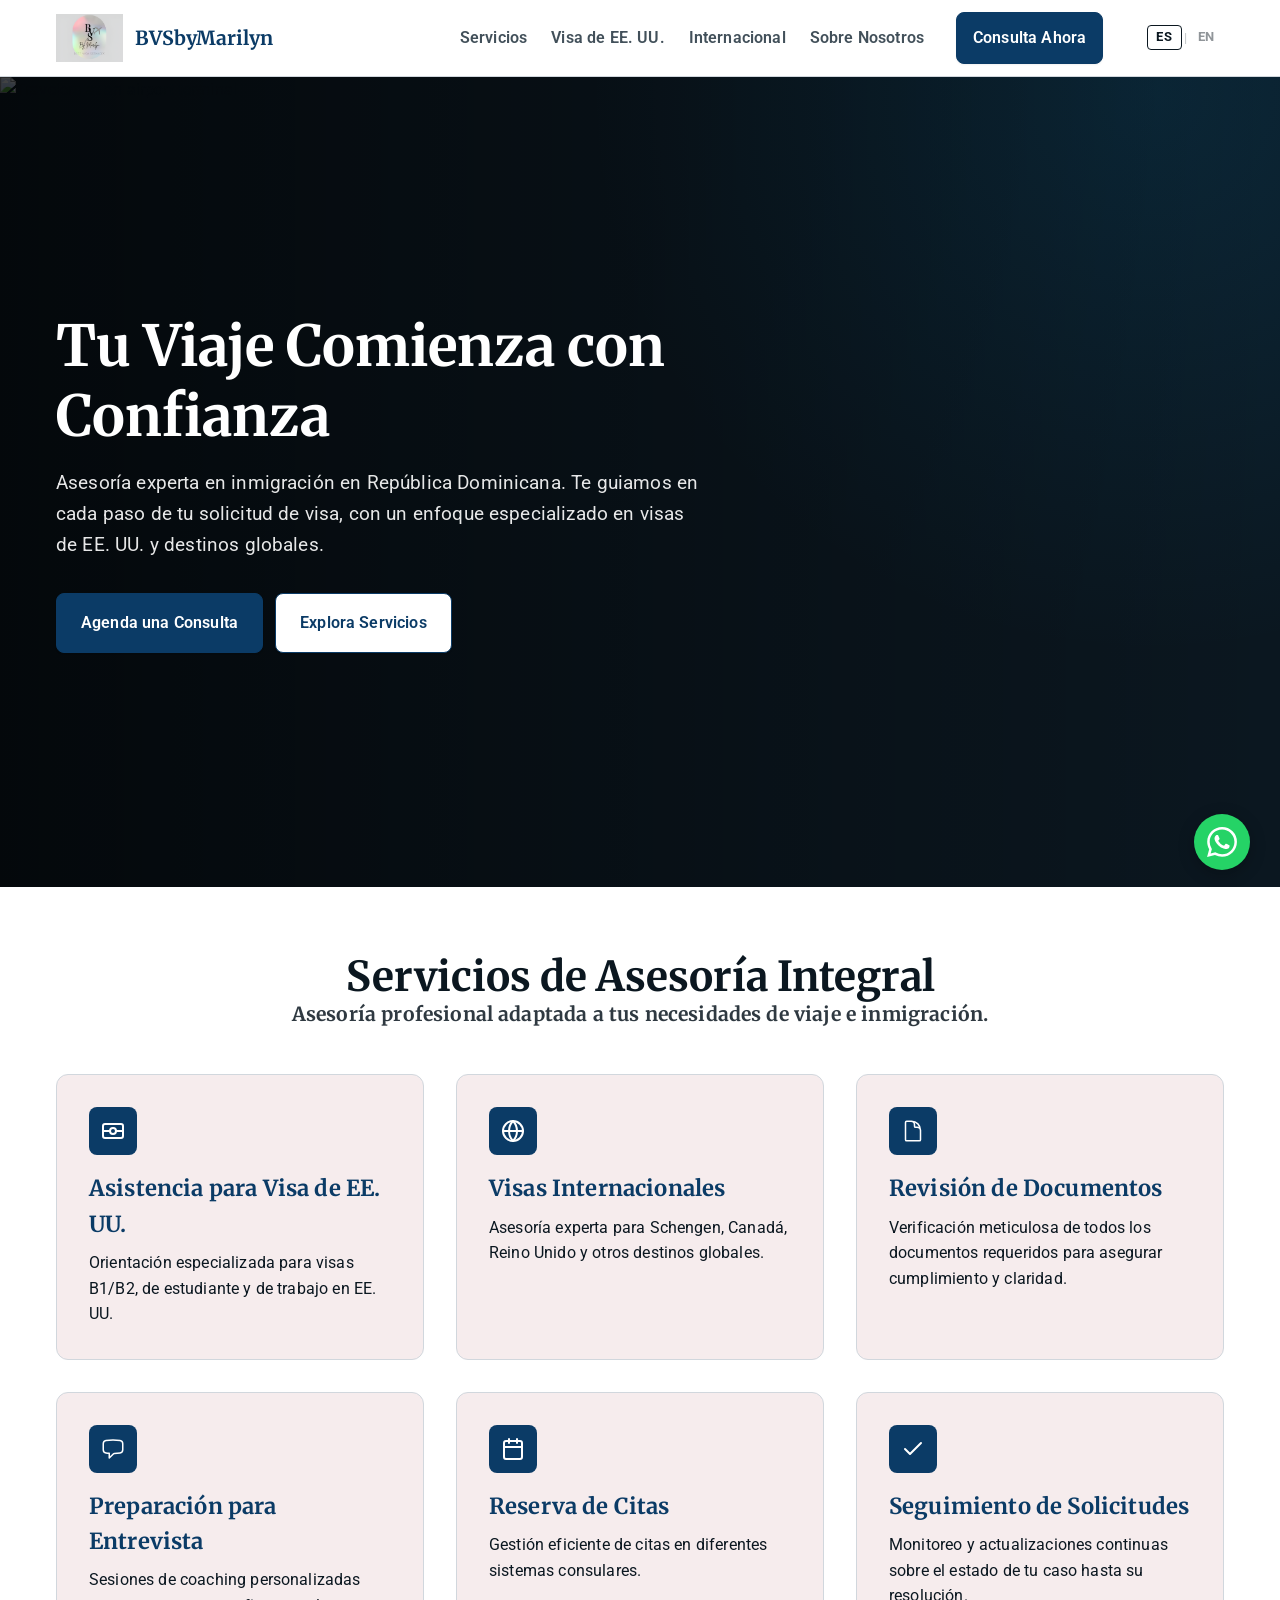
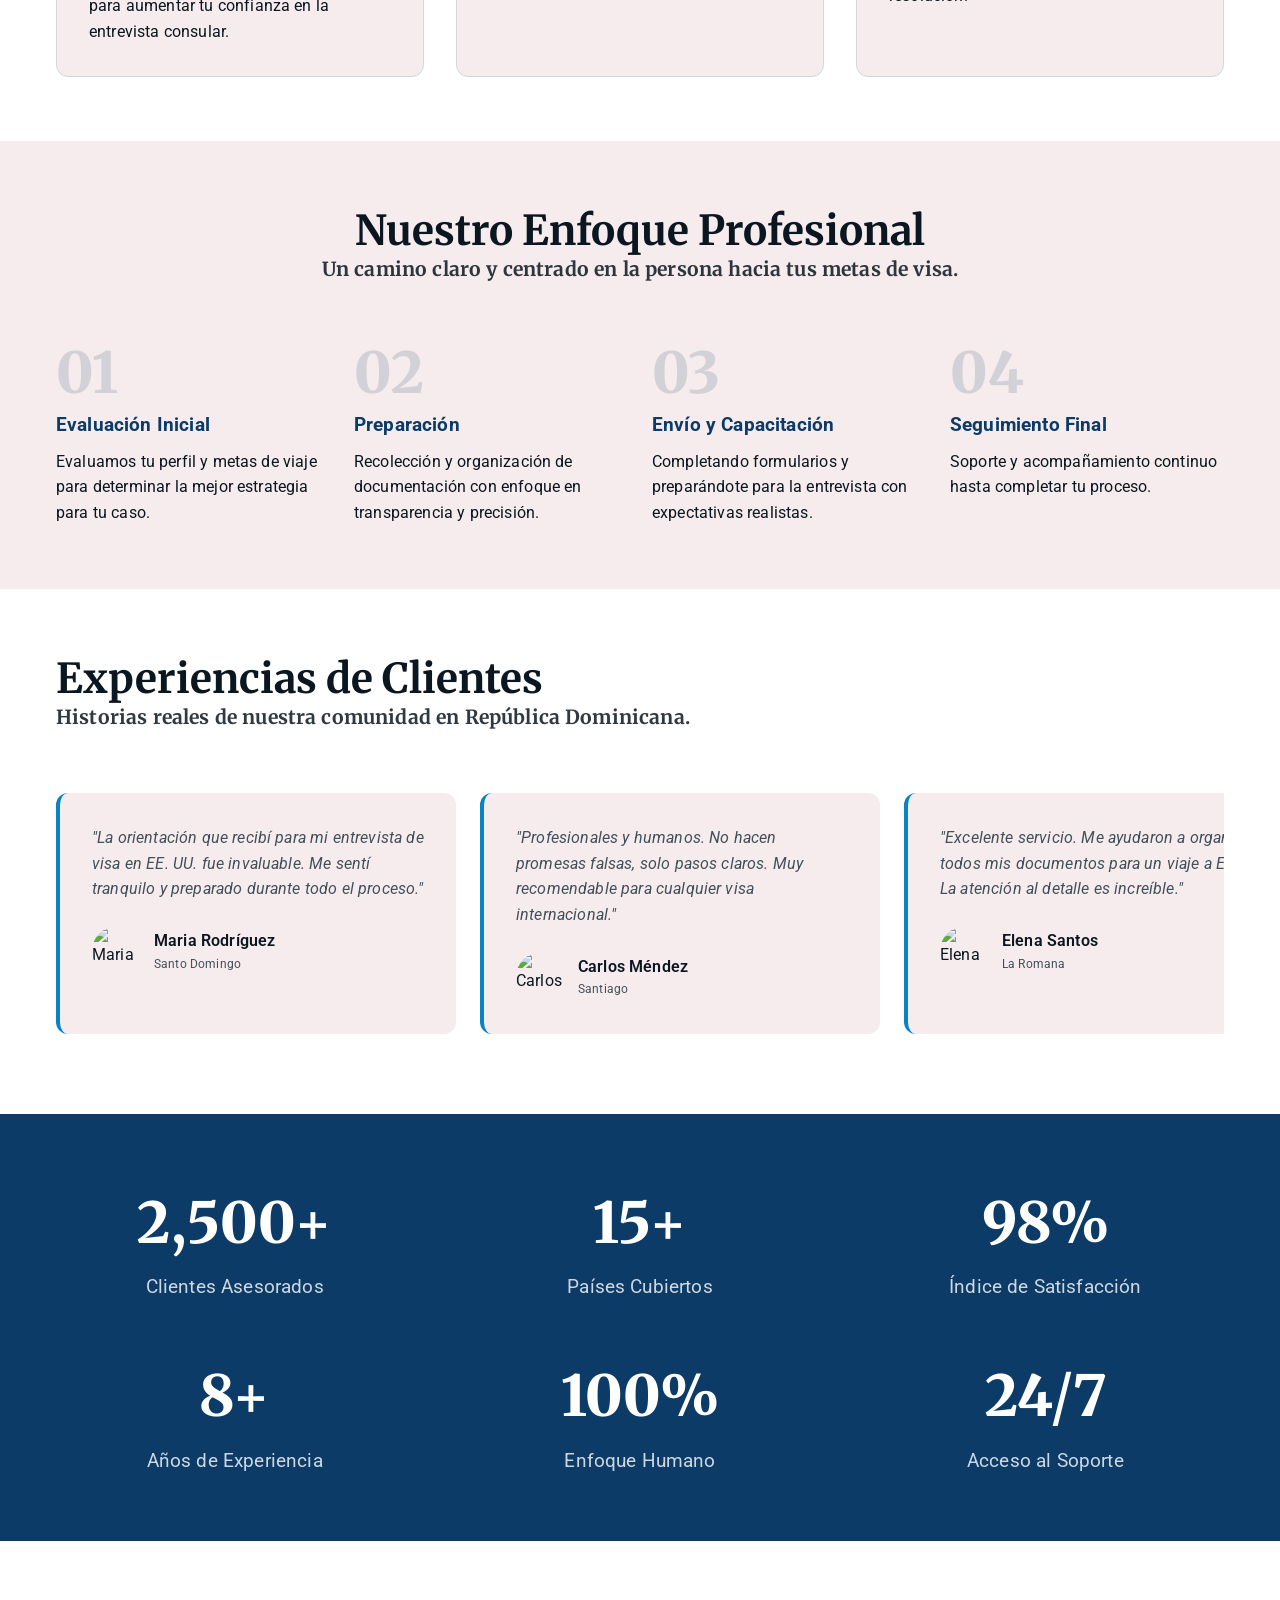
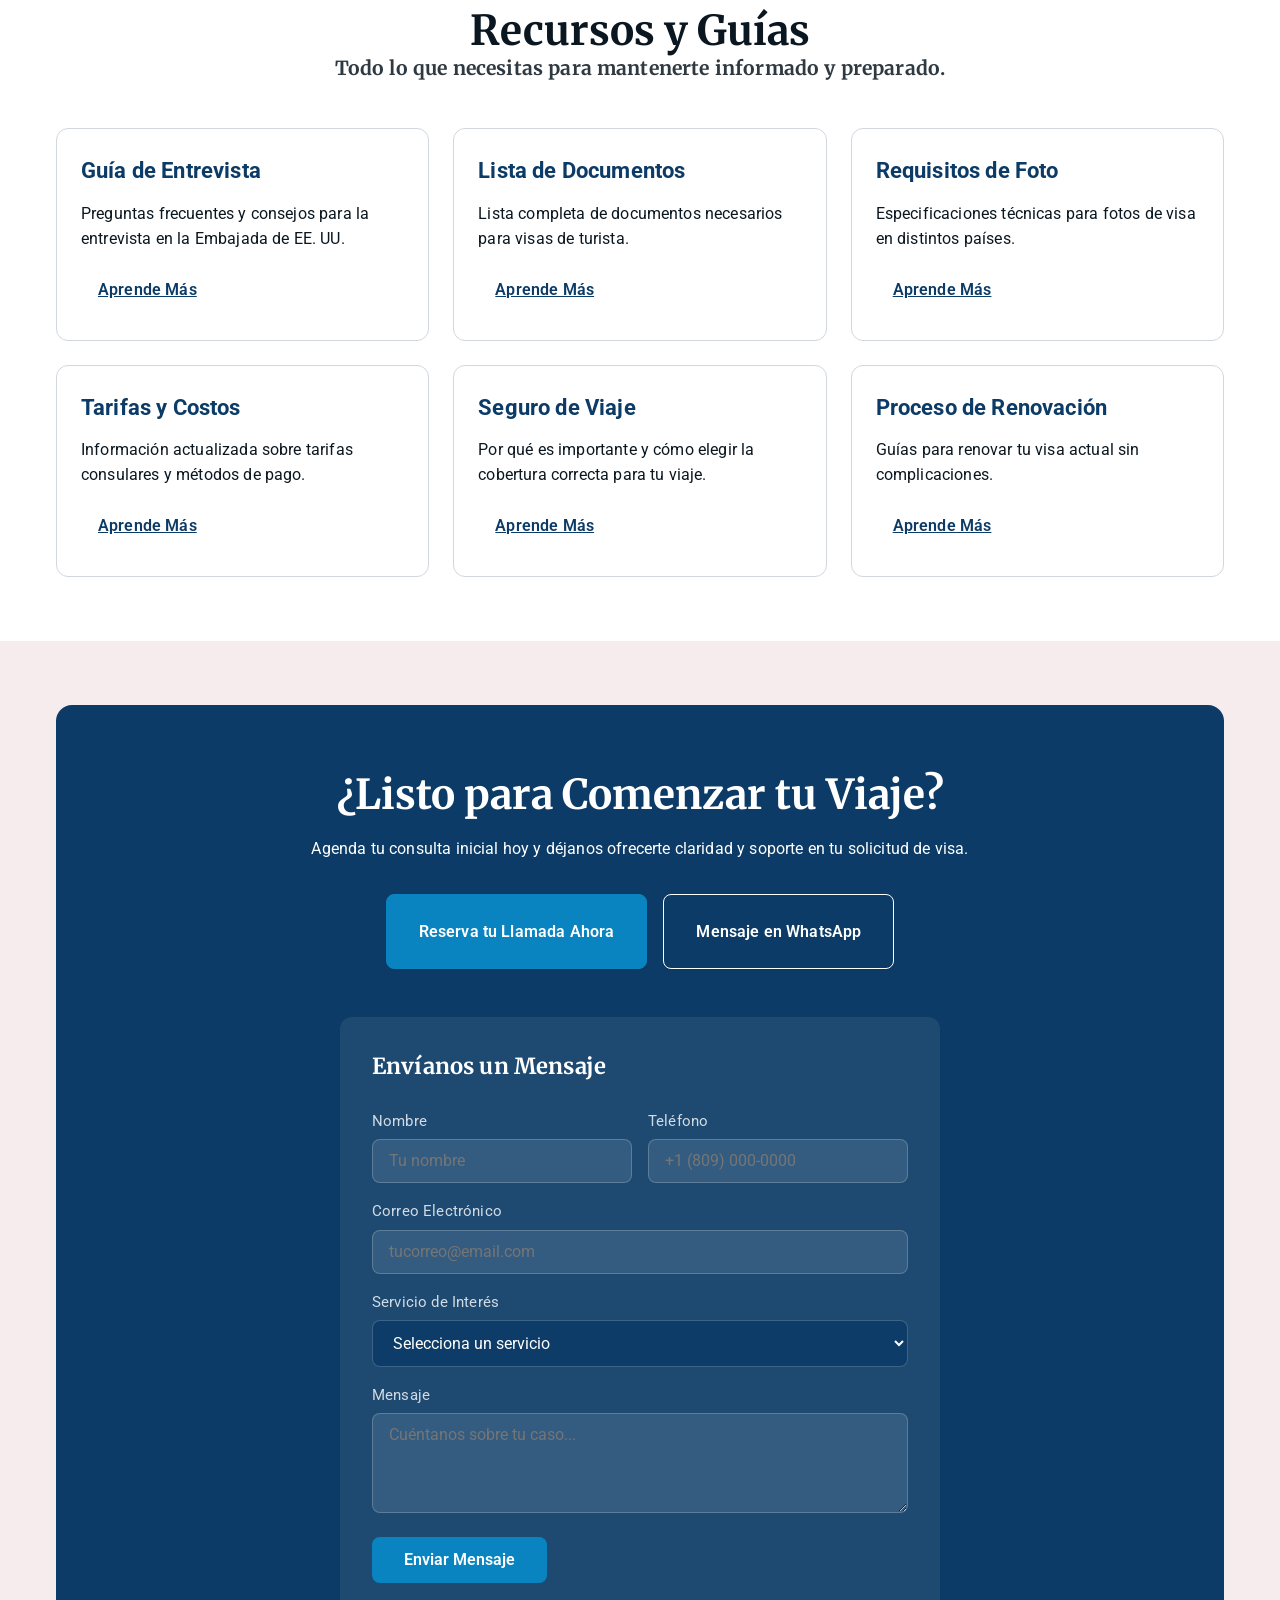
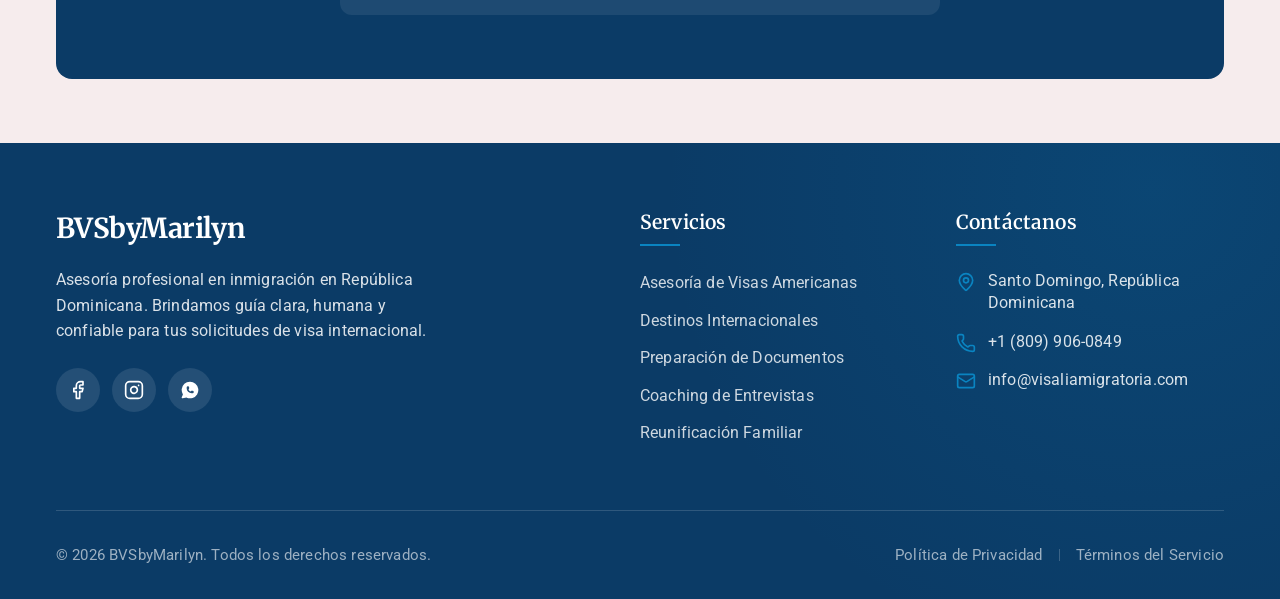
==== commit e0a5180e: "translate all content to Spanish, fix phone number" ====
--- a/index.html
+++ b/index.html
@@ -389,8 +389,7 @@
               </h2>
               <p class="section-subtitle">
                 <text data-i18n="SectionSubtitle_htkQNC">
-                  Professional guidance tailored to your specific travel and
-                  immigration needs.
+                  Asesoría profesional adaptada a tus necesidades de viaje e inmigración.
                 </text>
               </p>
             </div>
@@ -422,8 +421,7 @@
                 <h3 class="service-name"><text data-i18n="ServiceName_tYiRvr">Asistencia para Visa de EE. UU.</text></h3>
                 <p class="section-content">
                   <text data-i18n="SectionContent_c5STQw">
-                    Specialized orientation for B1/B2, student, and work visas
-                    for the United States.
+                    Orientación especializada para visas B1/B2, de estudiante y de trabajo en EE. UU.
                   </text>
                 </p>
               </div>
@@ -452,8 +450,7 @@
                 <h3 class="service-name"><text data-i18n="ServiceName_wYxKqp">Visas Internacionales</text></h3>
                 <p class="section-content">
                   <text data-i18n="SectionContent_ce1YKo">
-                    Expert guidance for Schengen, Canada, UK, and other global
-                    destinations.
+                    Asesoría experta para Schengen, Canadá, Reino Unido y otros destinos globales.
                   </text>
                 </p>
               </div>
@@ -478,8 +475,7 @@
                 <h3 class="service-name"><text data-i18n="ServiceName_rP648N">Revisión de Documentos</text></h3>
                 <p class="section-content">
                   <text data-i18n="SectionContent_7i-OMM">
-                    Meticulous verification of all required paperwork to ensure
-                    compliance and clarity.
+                    Verificación meticulosa de todos los documentos requeridos para asegurar cumplimiento y claridad.
                   </text>
                 </p>
               </div>
@@ -504,8 +500,7 @@
                 <h3 class="service-name"><text data-i18n="ServiceName_P5xgdT">Preparación para Entrevista</text></h3>
                 <p class="section-content">
                   <text data-i18n="SectionContent_eyU0GG">
-                    Personalized coaching sessions to build confidence for your
-                    consular interview.
+                    Sesiones de coaching personalizadas para aumentar tu confianza en la entrevista consular.
                   </text>
                 </p>
               </div>
@@ -533,8 +528,7 @@
                 <h3 class="service-name"><text data-i18n="ServiceName_JxEG5P">Reserva de Citas</text></h3>
                 <p class="section-content">
                   <text data-i18n="SectionContent_r2scMb">
-                    Efficient management of scheduling across various consular
-                    systems.
+                    Gestión eficiente de citas en diferentes sistemas consulares.
                   </text>
                 </p>
               </div>
@@ -559,8 +553,7 @@
                 <h3 class="service-name"><text data-i18n="ServiceName_M2IIPk">Seguimiento de Solicitudes</text></h3>
                 <p class="section-content">
                   <text data-i18n="SectionContent_cX6Ncg">
-                    Continuous monitoring and updates on your case status until
-                    resolution.
+                    Monitoreo y actualizaciones continuas sobre el estado de tu caso hasta su resolución.
                   </text>
                 </p>
               </div>
@@ -586,8 +579,7 @@
                   <h3 class="step-title"><text data-i18n="StepTitle_57riBT">Evaluación Inicial</text></h3>
                   <p class="section-content">
                     <text data-i18n="SectionContent_xE-B_c">
-                      We assess your profile and travel goals to determine the
-                      best strategy for your case.
+                      Evaluamos tu perfil y metas de viaje para determinar la mejor estrategia para tu caso.
                     </text>
                   </p>
                 </div>
@@ -600,8 +592,7 @@
                   <h3 class="step-title"><text data-i18n="StepTitle_L6Kbp9">Preparación</text></h3>
                   <p class="section-content">
                     <text data-i18n="SectionContent_LgGnCH">
-                      Gathering and organizing documentation with a focus on
-                      transparency and accuracy.
+                      Recolección y organización de documentación con enfoque en transparencia y precisión.
                     </text>
                   </p>
                 </div>
@@ -616,8 +607,7 @@
                   </h3>
                   <p class="section-content">
                     <text data-i18n="SectionContent_io-WyJ">
-                      Completing forms and preparing you for the interview with
-                      realistic expectations.
+                      Completando formularios y preparándote para la entrevista con expectativas realistas.
                     </text>
                   </p>
                 </div>
@@ -630,8 +620,7 @@
                   <h3 class="step-title"><text data-i18n="StepTitle_ut657F">Seguimiento Final</text></h3>
                   <p class="section-content">
                     <text data-i18n="SectionContent_b-h2bH">
-                      Ongoing support and guidance until your process is fully
-                      completed.
+                      Soporte y acompañamiento continuo hasta completar tu proceso.
                     </text>
                   </p>
                 </div>
@@ -645,7 +634,7 @@
               <h2 class="section-title"><text data-i18n="SectionTitle_cT8K-g">Experiencias de Clientes</text></h2>
               <p class="section-subtitle">
                 <text data-i18n="SectionSubtitle_onkmOE">
-                  Real stories from our community in the Dominican Republic.
+                  Historias reales de nuestra comunidad en República Dominicana.
                 </text>
               </p>
             </div>
@@ -772,7 +761,7 @@
                 <h3 class="support-card-title"><text data-i18n="SupportCardTitle_6YVhgU">Guía de Entrevista</text></h3>
                 <p class="section-content">
                   <text data-i18n="SectionContent_tCfIjz">
-                    Common questions and tips for the US Embassy interview.
+                    Preguntas frecuentes y consejos para la entrevista en la Embajada de EE. UU.
                   </text>
                 </p>
                 <a href="#">
@@ -787,7 +776,7 @@
                 </h3>
                 <p class="section-content">
                   <text data-i18n="SectionContent_RJyZ7m">
-                    A comprehensive list of required papers for tourist visas.
+                    Lista completa de documentos necesarios para visas de turista.
                   </text>
                 </p>
                 <a href="#">
@@ -802,8 +791,7 @@
                 </h3>
                 <p class="section-content">
                   <text data-i18n="SectionContent_Aw8HXr">
-                    Technical specifications for visa photos across different
-                    countries.
+                    Especificaciones técnicas para fotos de visa en distintos países.
                   </text>
                 </p>
                 <a href="#">
@@ -816,7 +804,7 @@
                 <h3 class="support-card-title"><text data-i18n="SupportCardTitle_ZNebM4">Tarifas y Costos</text></h3>
                 <p class="section-content">
                   <text data-i18n="SectionContent_bx31Ni">
-                    Up-to-date information on consular fees and payment methods.
+                    Información actualizada sobre tarifas consulares y métodos de pago.
                   </text>
                 </p>
                 <a href="#">
@@ -831,8 +819,7 @@
                 </h3>
                 <p class="section-content">
                   <text data-i18n="SectionContent_SfiMsL">
-                    Why it matters and how to choose the right coverage for your
-                    trip.
+                    Por qué es importante y cómo elegir la cobertura correcta para tu viaje.
                   </text>
                 </p>
                 <a href="#">
@@ -845,7 +832,7 @@
                 <h3 class="support-card-title"><text data-i18n="SupportCardTitle_MPyWvq">Proceso de Renovación</text></h3>
                 <p class="section-content">
                   <text data-i18n="SectionContent_ST2qZW">
-                    Guidelines for renewing your current visa without stress.
+                    Guías para renovar tu visa actual sin complicaciones.
                   </text>
                 </p>
                 <a href="#">
@@ -1168,7 +1155,7 @@
                           </svg>
                         </div>
                         <span class="footer-contact-text">
-                          <text data-i18n="FooterContactText_Jg9k1j">+1 (809) 555-0123</text>
+                          <text data-i18n="FooterContactText_Jg9k1j">+1 (809) 906-0849</text>
                         </span>
                       </div>
                       <div class="footer-contact-item">
@@ -1375,7 +1362,7 @@
             "SupportCardTitle_ZNebM4": "Tarifas y Costos",
             "SupportCardTitle_bOqrEk": "Lista de Documentos",
             "SupportCardTitle_kNfBxF": "Requisitos de Foto",
-            "FooterContactText_Jg9k1j": "+1 (809) 555-0123",
+            "FooterContactText_Jg9k1j": "+1 (809) 906-0849",
             "FooterContactText_bfrF3T": "Santo Domingo, República Dominicana",
             "FooterContactText_dKTo1Y": "info@visaliamigratoria.com",
             "FooterDescription_gloFR4": "Asesoría profesional en inmigración en República Dominicana. Brindamos guía clara, humana y confiable para tus solicitudes de visa internacional."
@@ -1486,7 +1473,7 @@
             "SupportCardTitle_ZNebM4": "Fee Schedules",
             "SupportCardTitle_bOqrEk": "Document Checklist",
             "SupportCardTitle_kNfBxF": "Photo Requirements",
-            "FooterContactText_Jg9k1j": "+1 (809) 555-0123",
+            "FooterContactText_Jg9k1j": "+1 (809) 906-0849",
             "FooterContactText_bfrF3T": "Santo Domingo, Dominican Republic",
             "FooterContactText_dKTo1Y": "info@visaliamigratoria.com",
             "FooterDescription_gloFR4": "Professional immigration advisory in the Dominican Republic. We provide clear, human, and reliable guidance for your international visa applications."
@@ -1559,4 +1546,4 @@
     </script>
 
   </body>
-</html>
+</html>
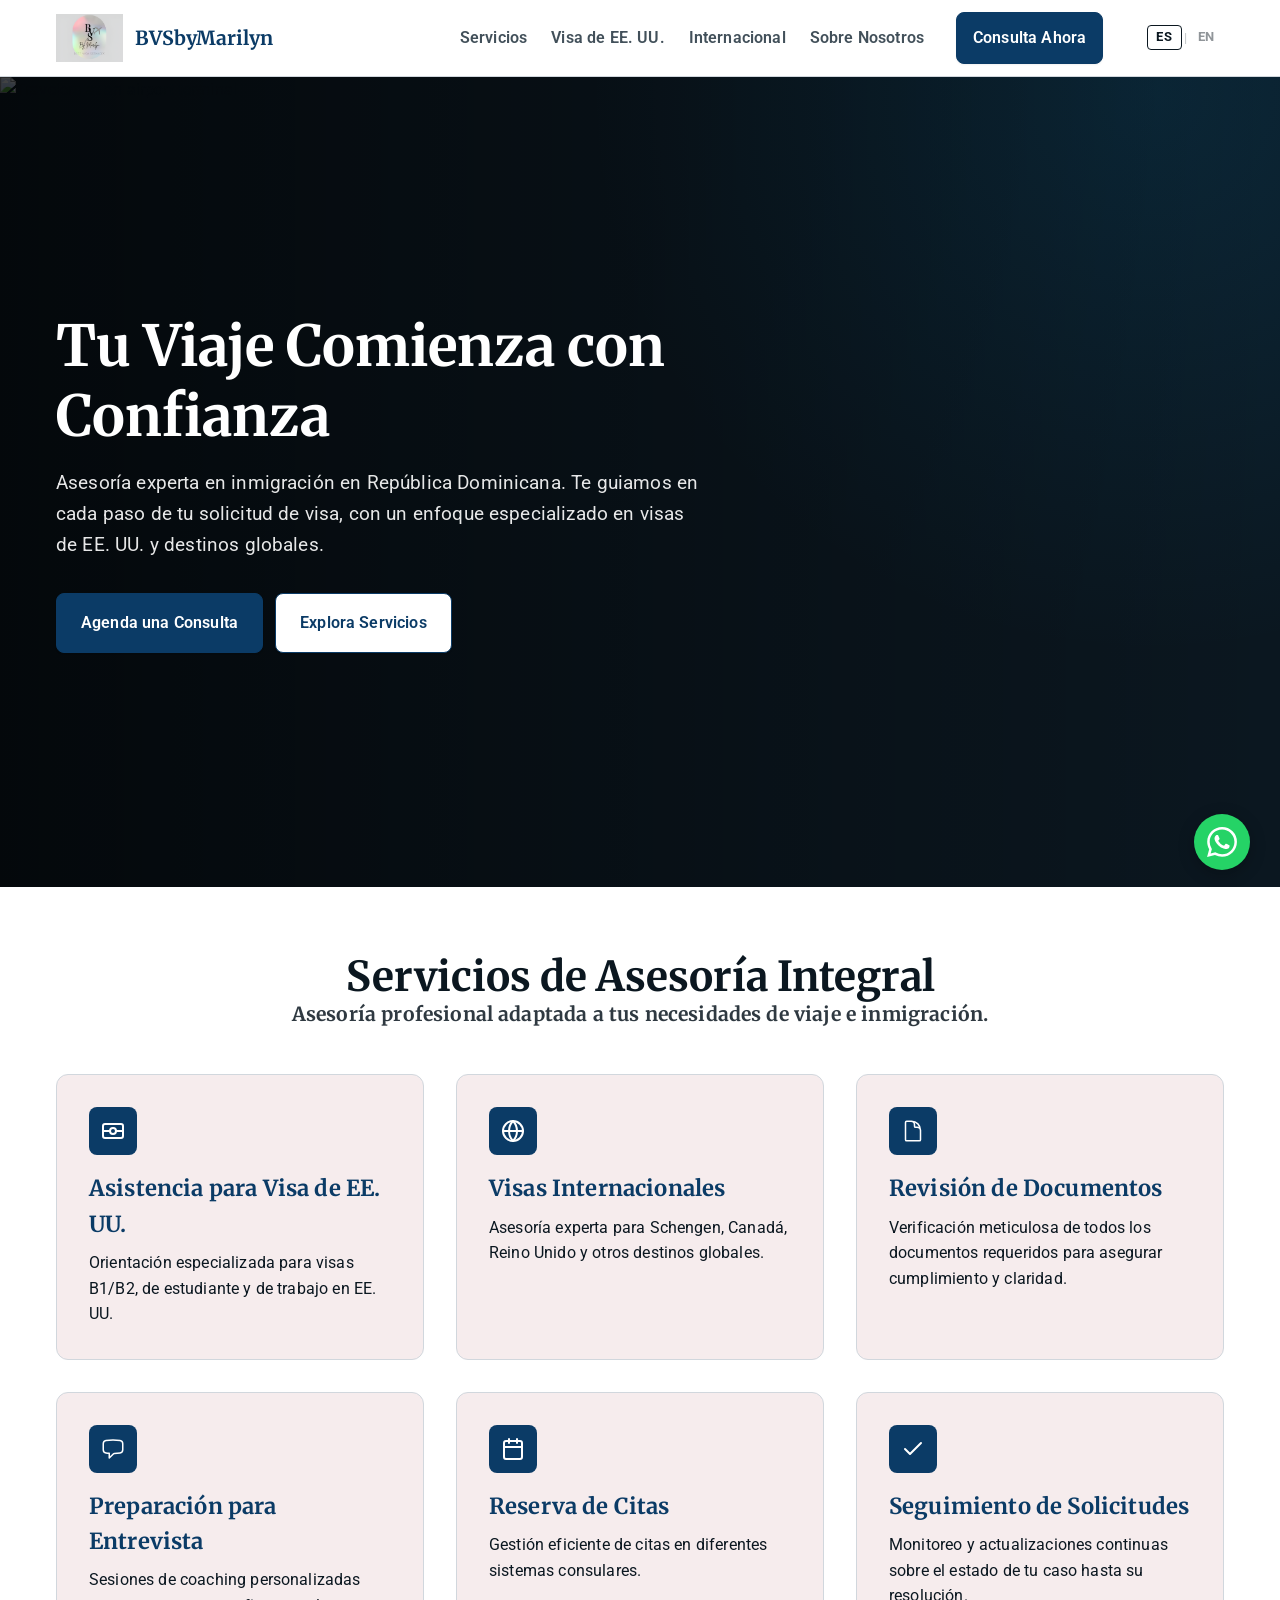
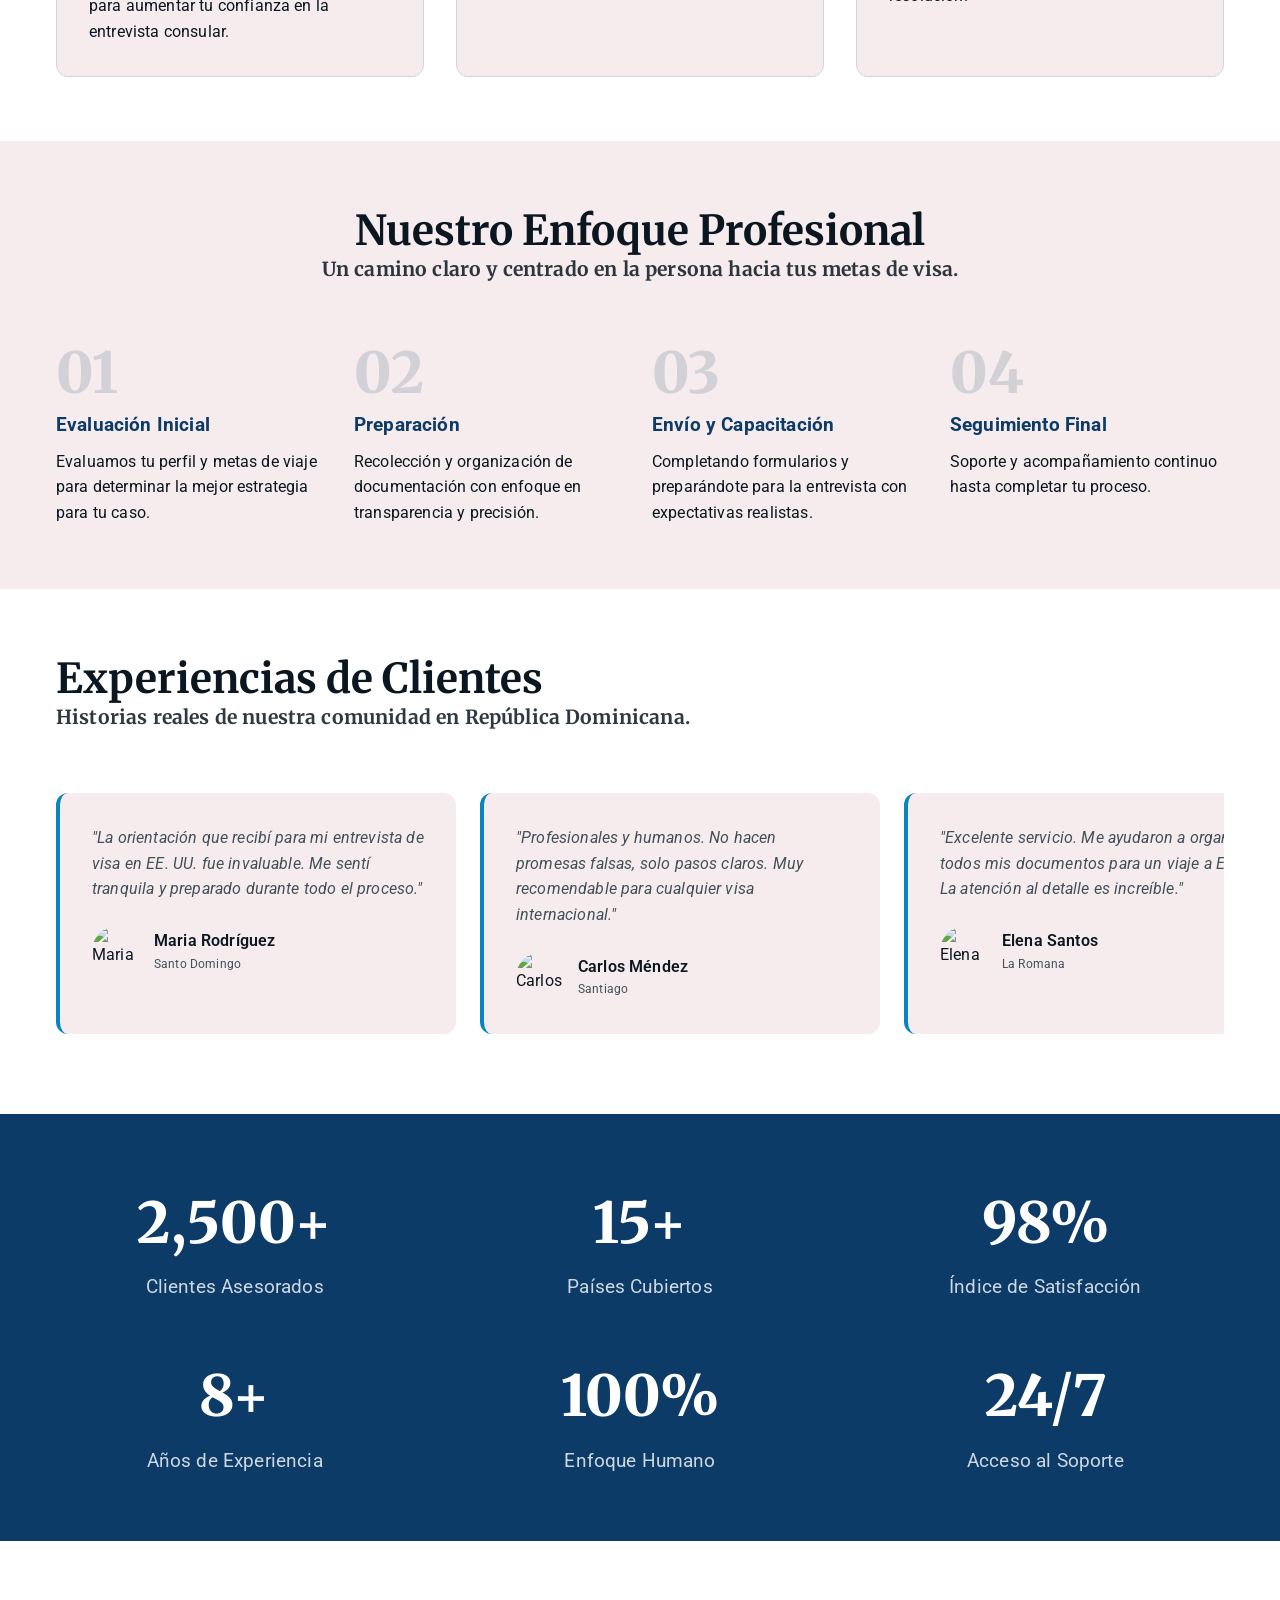
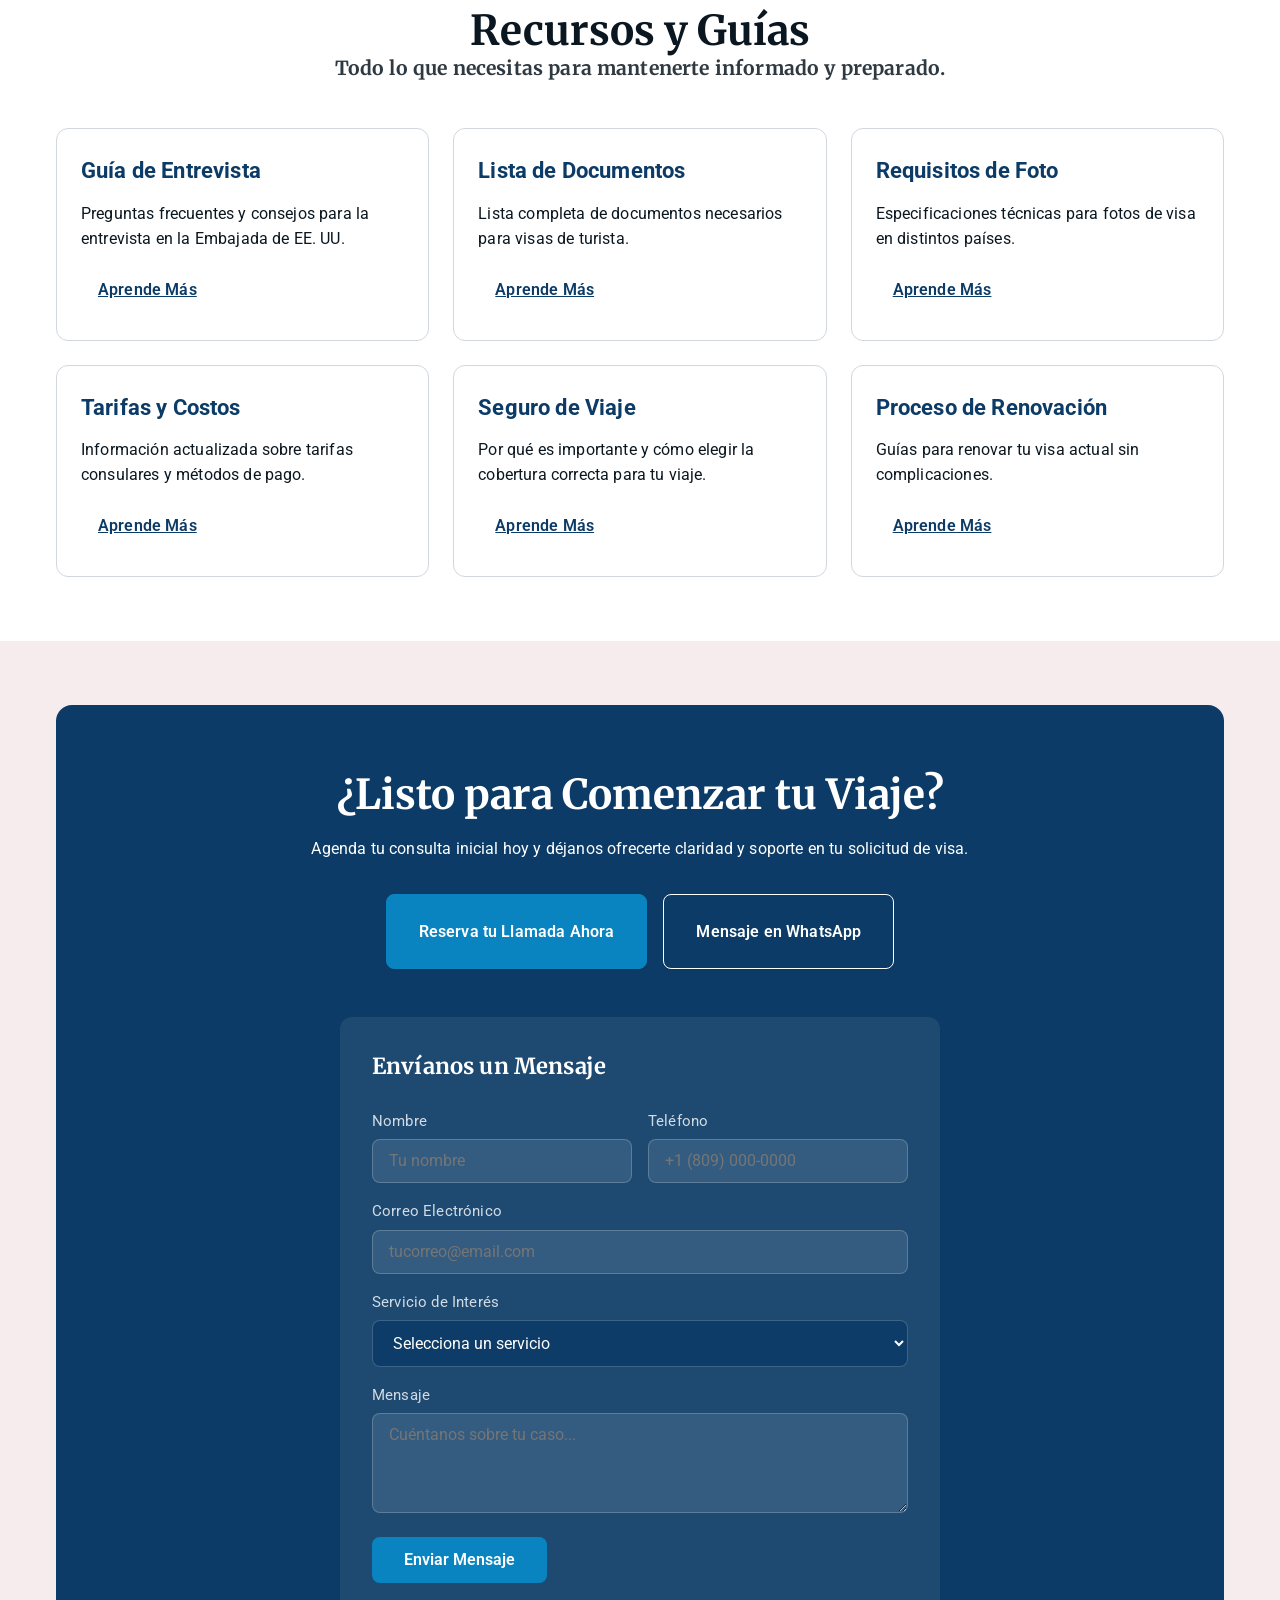
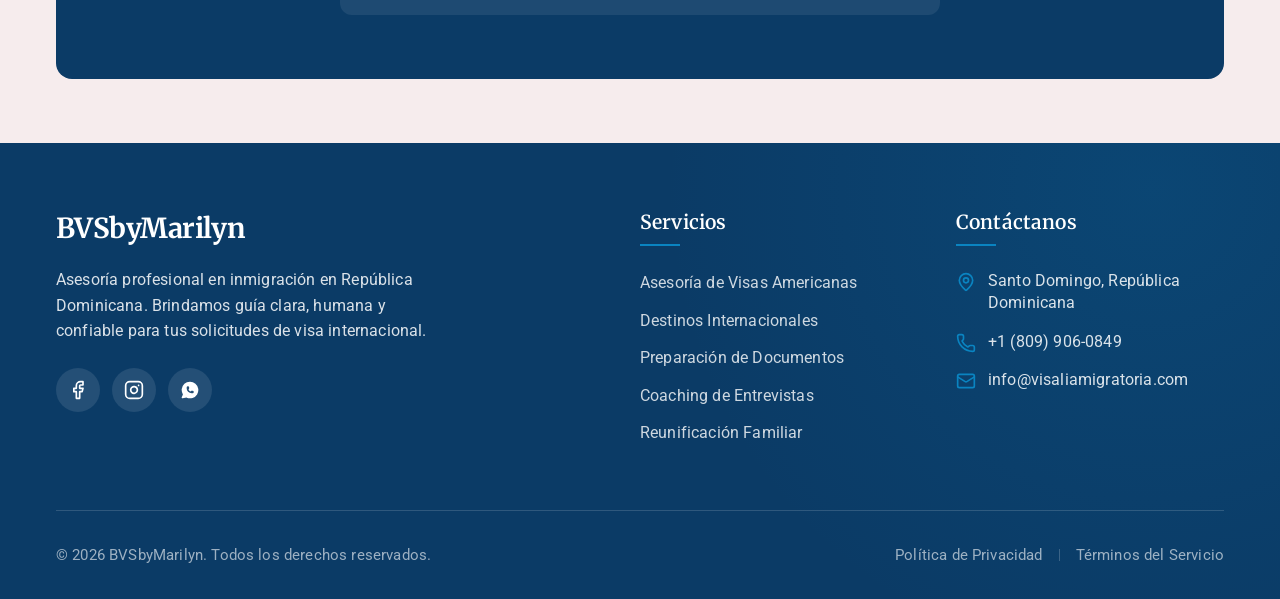
==== commit 6626fd91: "cambio tranquilo a tranquila" ====
--- a/index.html
+++ b/index.html
@@ -4,6 +4,7 @@
     <title>BVSbyMarilyn</title>
     <link rel="icon" type="image/png" href="Logo_Resized__1_.png" />
     <meta name="description" content="Asesoría migratoria profesional en República Dominicana. Te guiamos en cada paso de tu solicitud de visa americana e internacional. Consulta gratis hoy." />
+    <meta name="keywords" content="visa americana República Dominicana, asesoría migratoria, visa EE.UU., visa B1 B2 Santo Domingo, visa estudiante RD, visa Schengen, BVSbyMarilyn, Marilyn asesoría visa" />
     <meta property="og:title" content="BVSbyMarilyn - Best Visa Services" />
     <meta property="og:description" content="Asesoría migratoria profesional en República Dominicana. Especialistas en visas americanas y destinos internacionales. Consulta con BVSbyMarilyn hoy." />
     <meta property="og:image" content="Logo_Resized__1_.png" />
@@ -1354,7 +1355,7 @@
             "SectionSubtitle_onkmOE": "Historias reales de nuestra comunidad en República Dominicana.",
             "TestimonialText_0ZmLqi": "\"Profesionales y humanos. No hacen promesas falsas, solo pasos claros. Muy recomendable para cualquier visa internacional.\"",
             "TestimonialText_3FapOs": "\"Excelente servicio. Me ayudaron a organizar todos mis documentos para un viaje a Europa. La atención al detalle es increíble.\"",
-            "TestimonialText_Tr70cM": "\"La orientación que recibí para mi entrevista de visa en EE. UU. fue invaluable. Me sentí tranquilo y preparado durante todo el proceso.\"",
+            "TestimonialText_Tr70cM": "\"La orientación que recibí para mi entrevista de visa en EE. UU. fue invaluable. Me sentí tranquila y preparado durante todo el proceso.\"",
             "TestimonialText_Vkk7at": "\"BVSbyMarilyn hizo que un proceso estresante se sintiera simple. Su seguimiento es excepcional y muy tranquilizador.\"",
             "SupportCardTitle_3yOd_j": "Seguro de Viaje",
             "SupportCardTitle_6YVhgU": "Guía de Entrevista",
@@ -1546,4 +1547,4 @@
     </script>
 
   </body>
-</html>+</html>
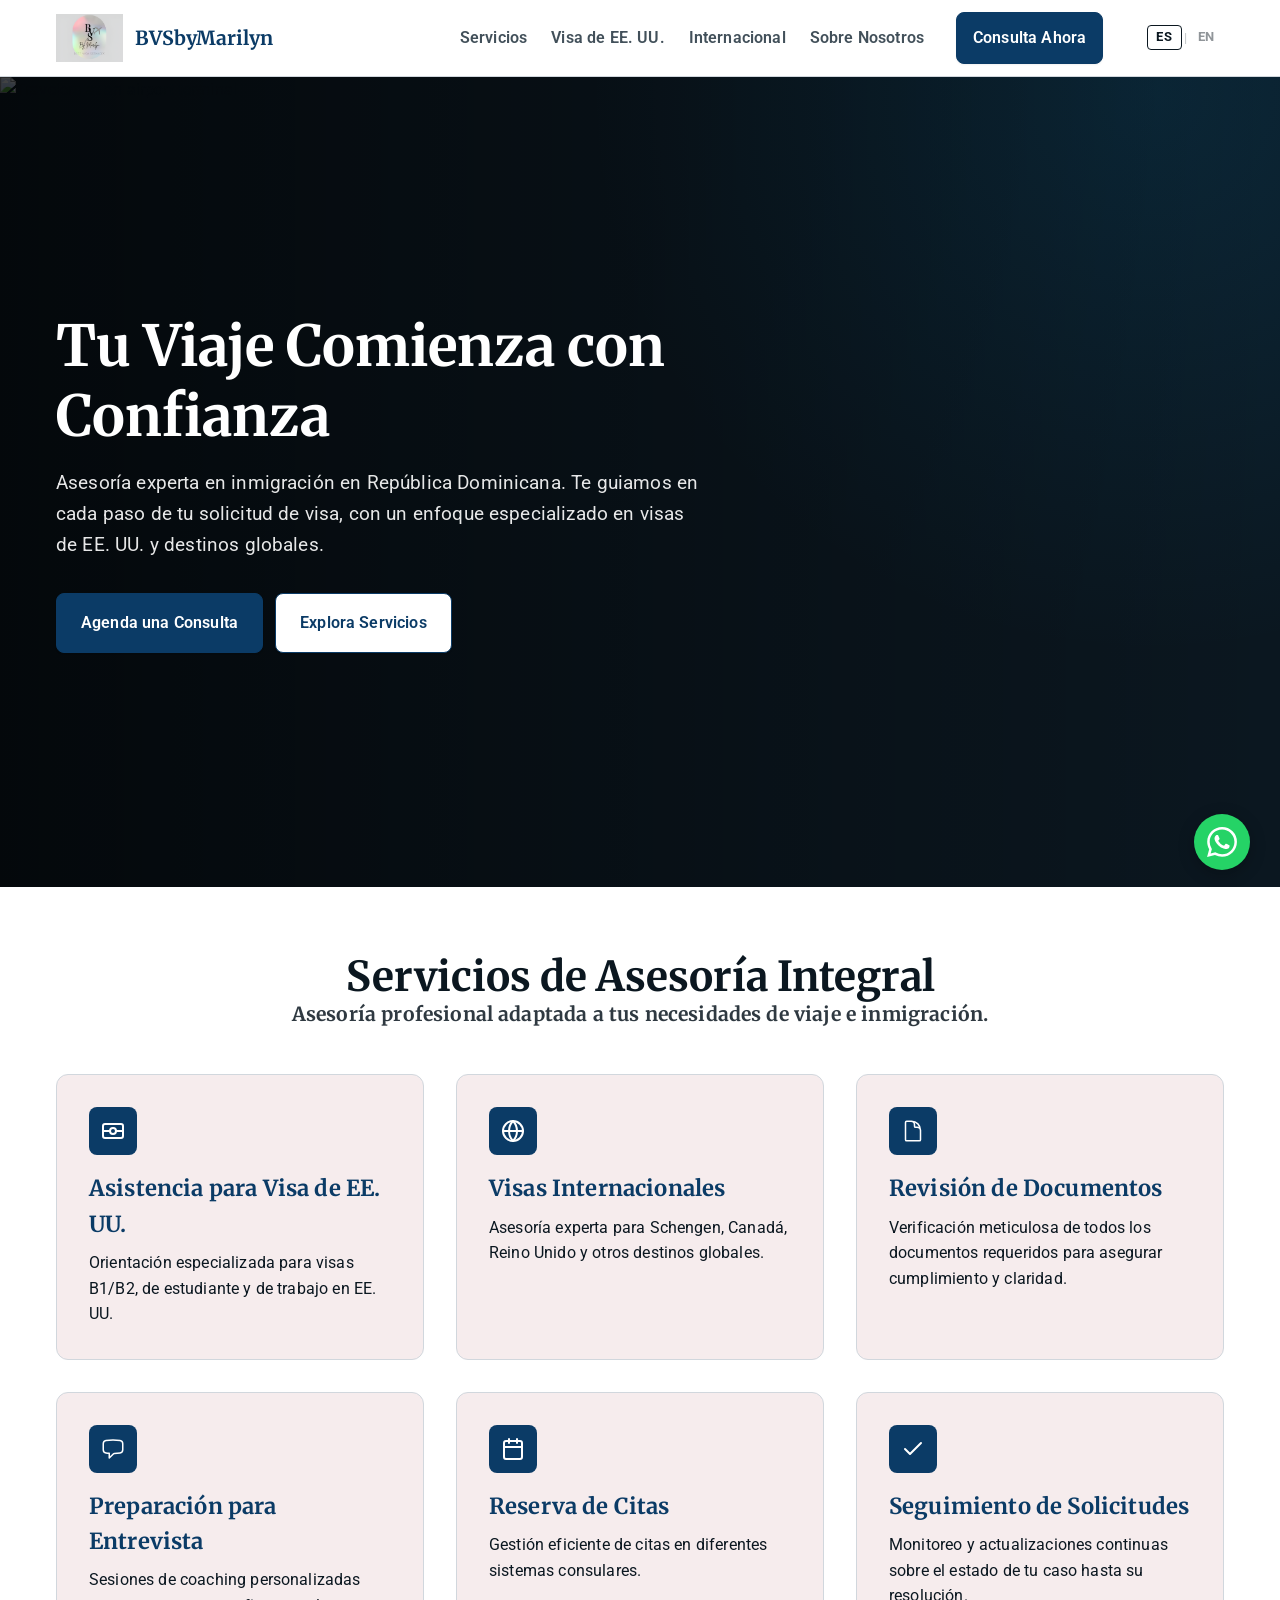
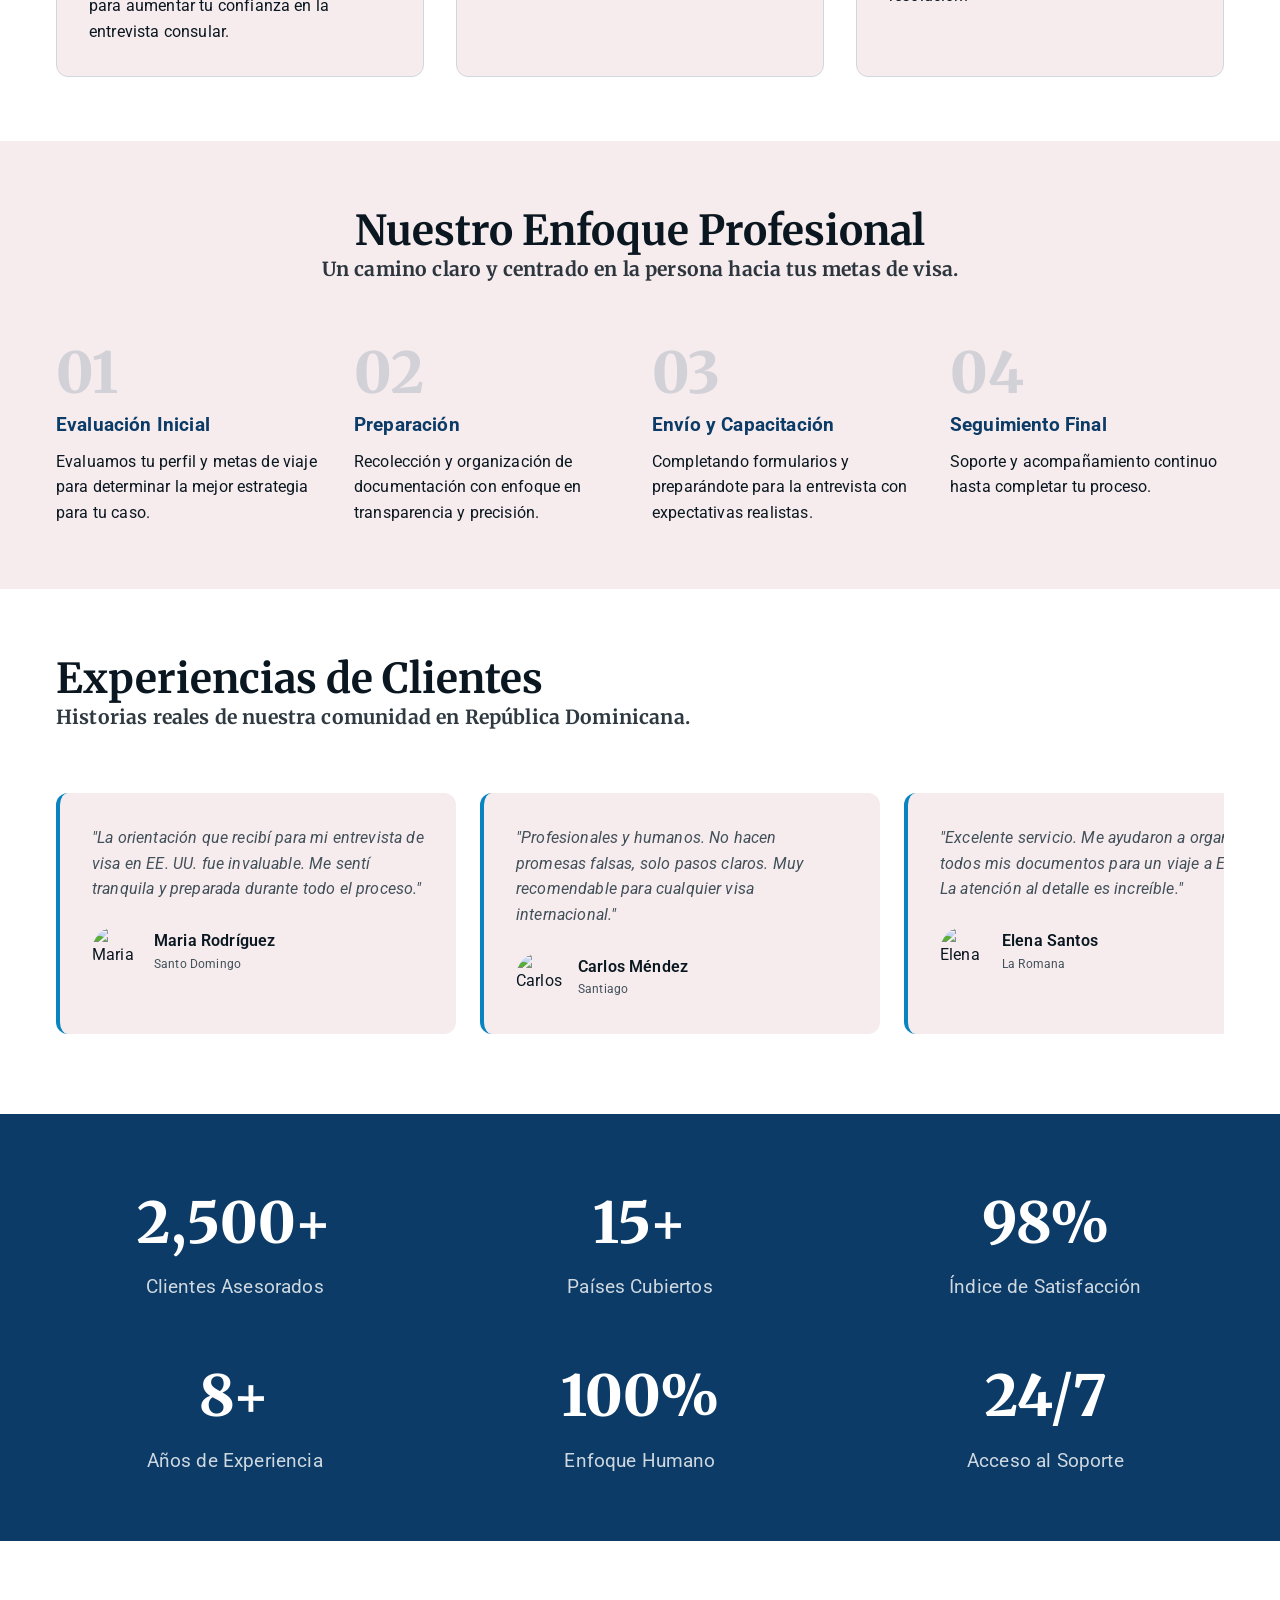
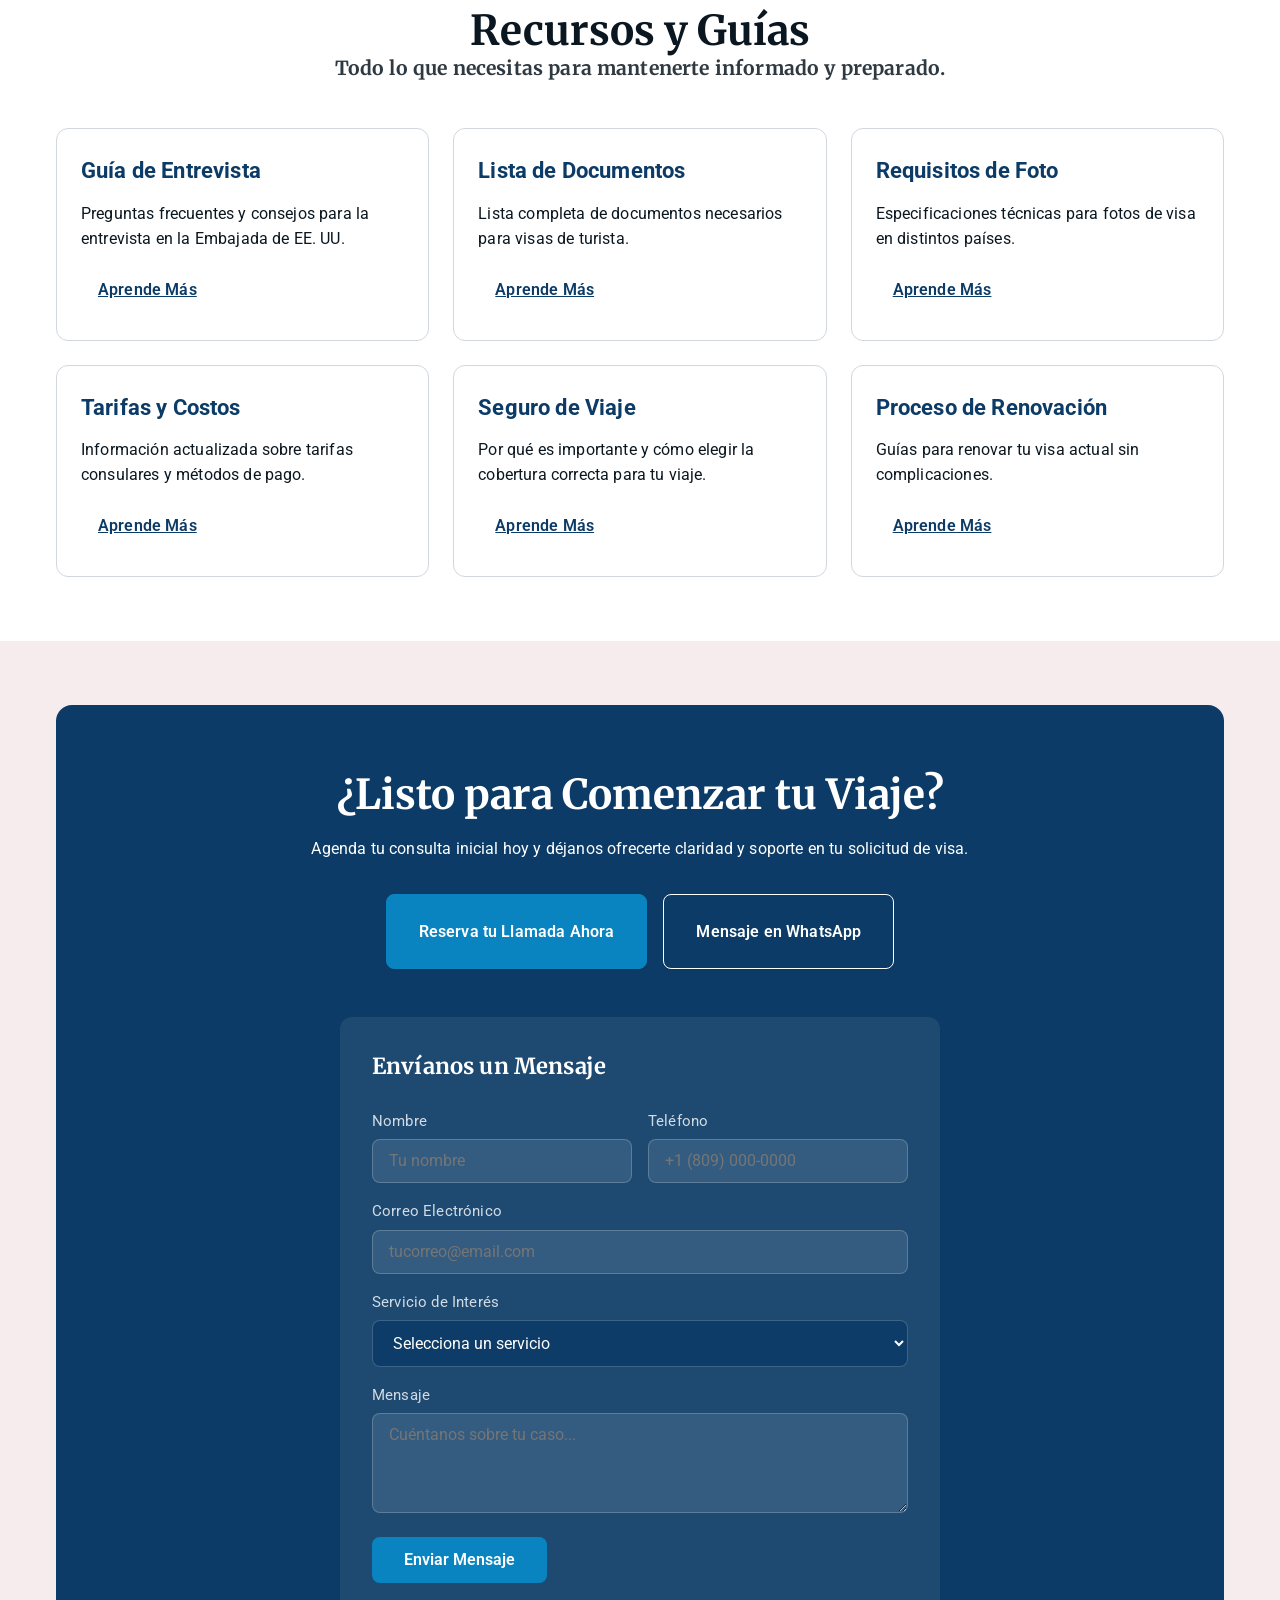
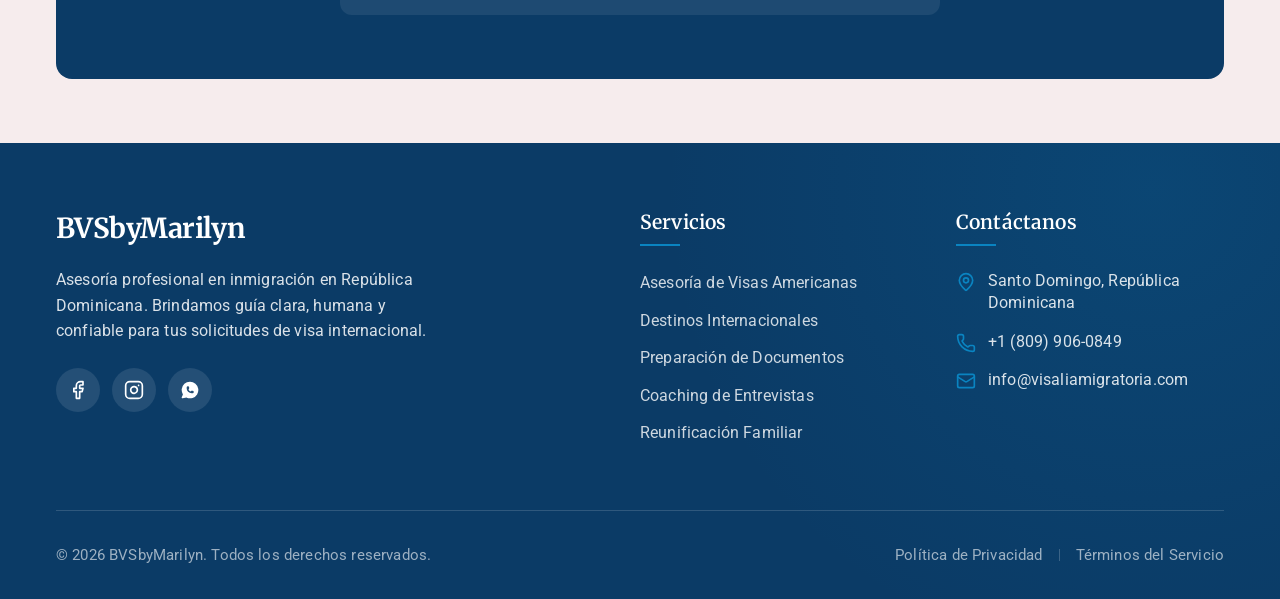
==== commit 61070d74: "cambio tranquilo a tranquila" ====
--- a/index.html
+++ b/index.html
@@ -1355,7 +1355,7 @@
             "SectionSubtitle_onkmOE": "Historias reales de nuestra comunidad en República Dominicana.",
             "TestimonialText_0ZmLqi": "\"Profesionales y humanos. No hacen promesas falsas, solo pasos claros. Muy recomendable para cualquier visa internacional.\"",
             "TestimonialText_3FapOs": "\"Excelente servicio. Me ayudaron a organizar todos mis documentos para un viaje a Europa. La atención al detalle es increíble.\"",
-            "TestimonialText_Tr70cM": "\"La orientación que recibí para mi entrevista de visa en EE. UU. fue invaluable. Me sentí tranquila y preparado durante todo el proceso.\"",
+            "TestimonialText_Tr70cM": "\"La orientación que recibí para mi entrevista de visa en EE. UU. fue invaluable. Me sentí tranquila y preparada durante todo el proceso.\"",
             "TestimonialText_Vkk7at": "\"BVSbyMarilyn hizo que un proceso estresante se sintiera simple. Su seguimiento es excepcional y muy tranquilizador.\"",
             "SupportCardTitle_3yOd_j": "Seguro de Viaje",
             "SupportCardTitle_6YVhgU": "Guía de Entrevista",
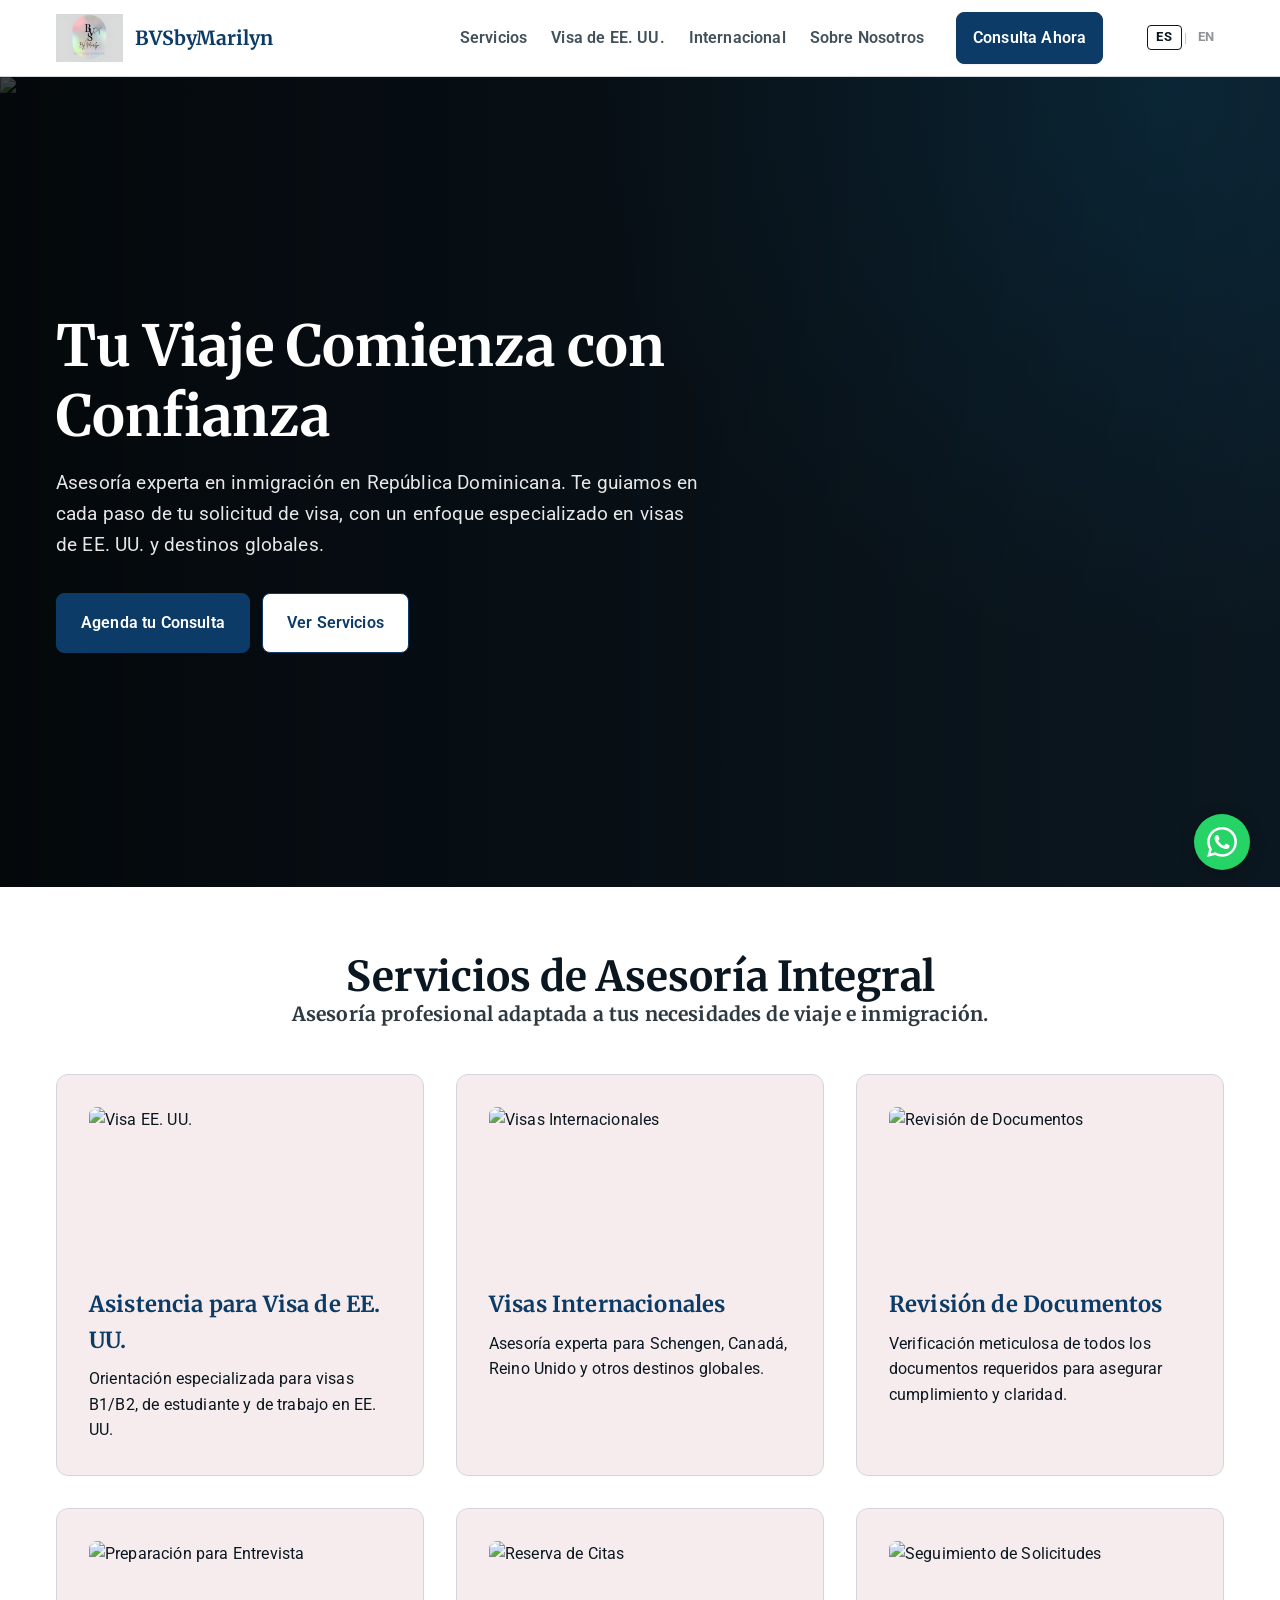
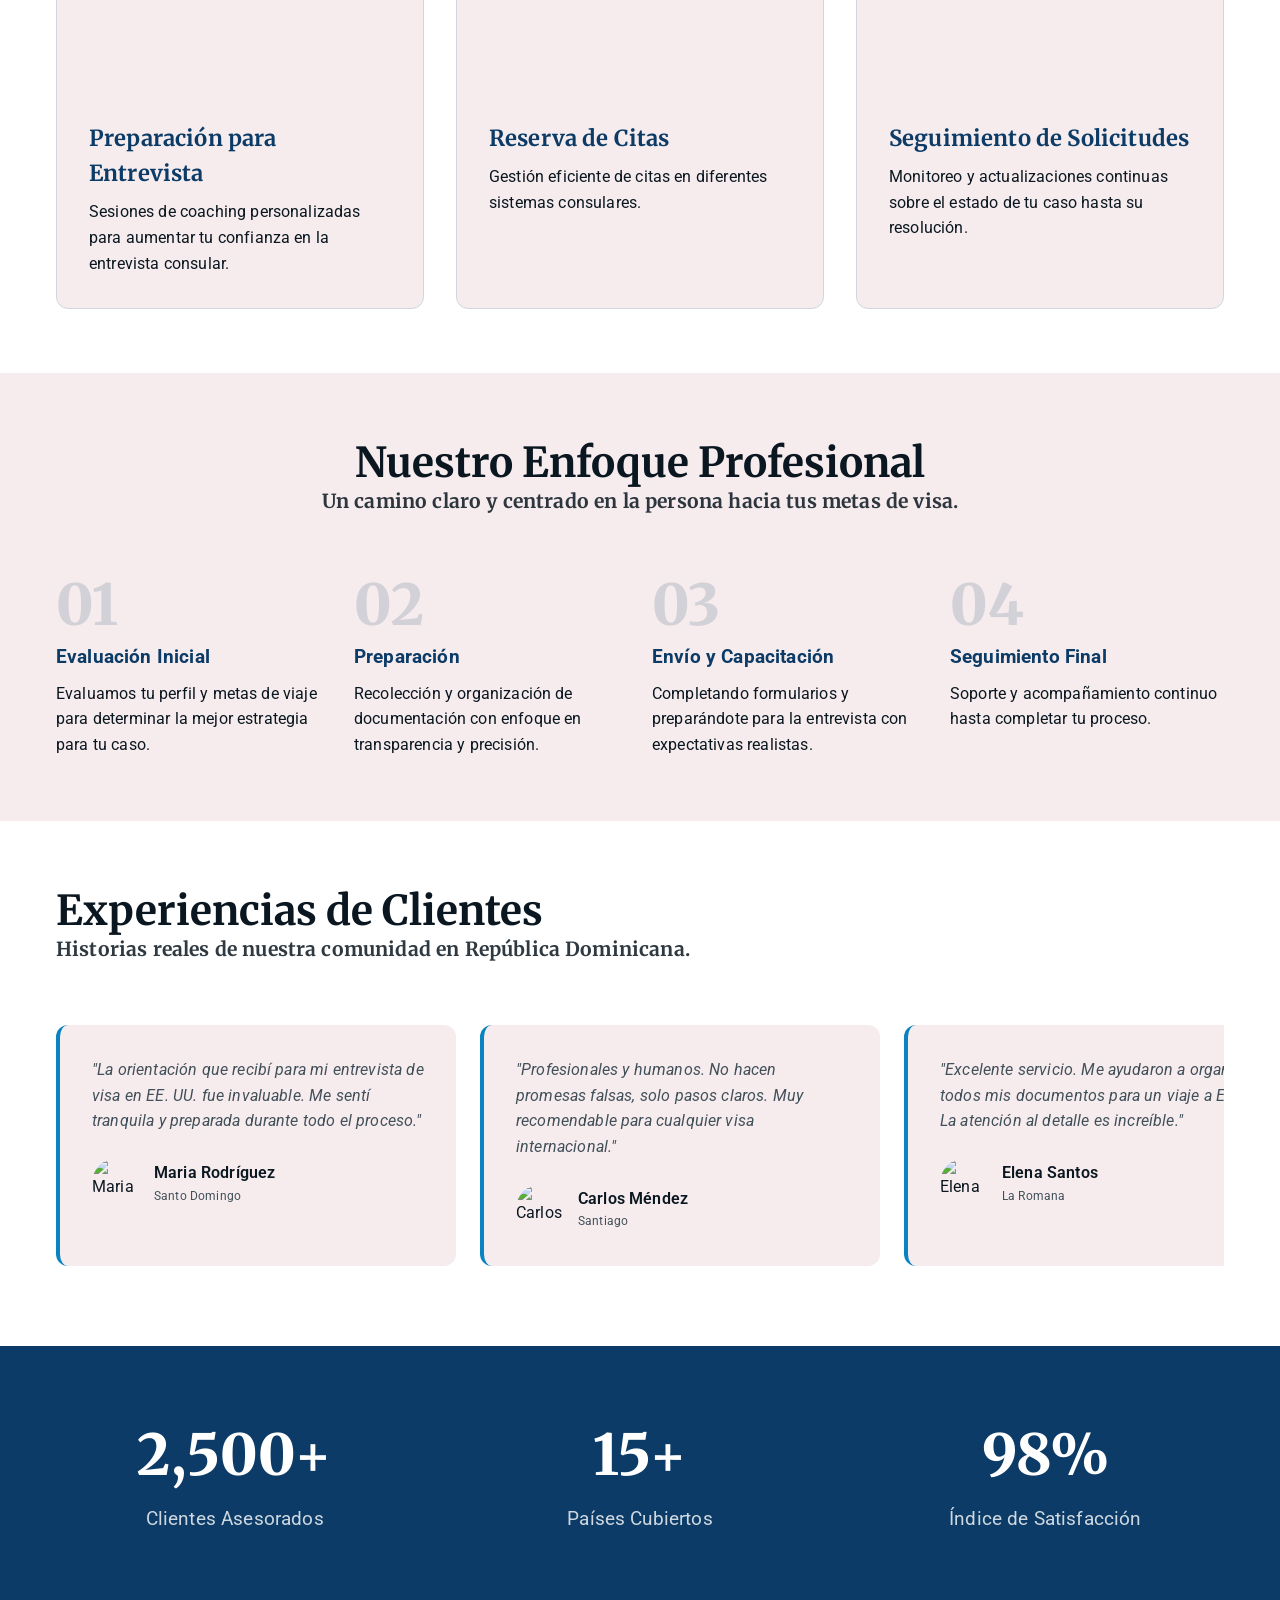
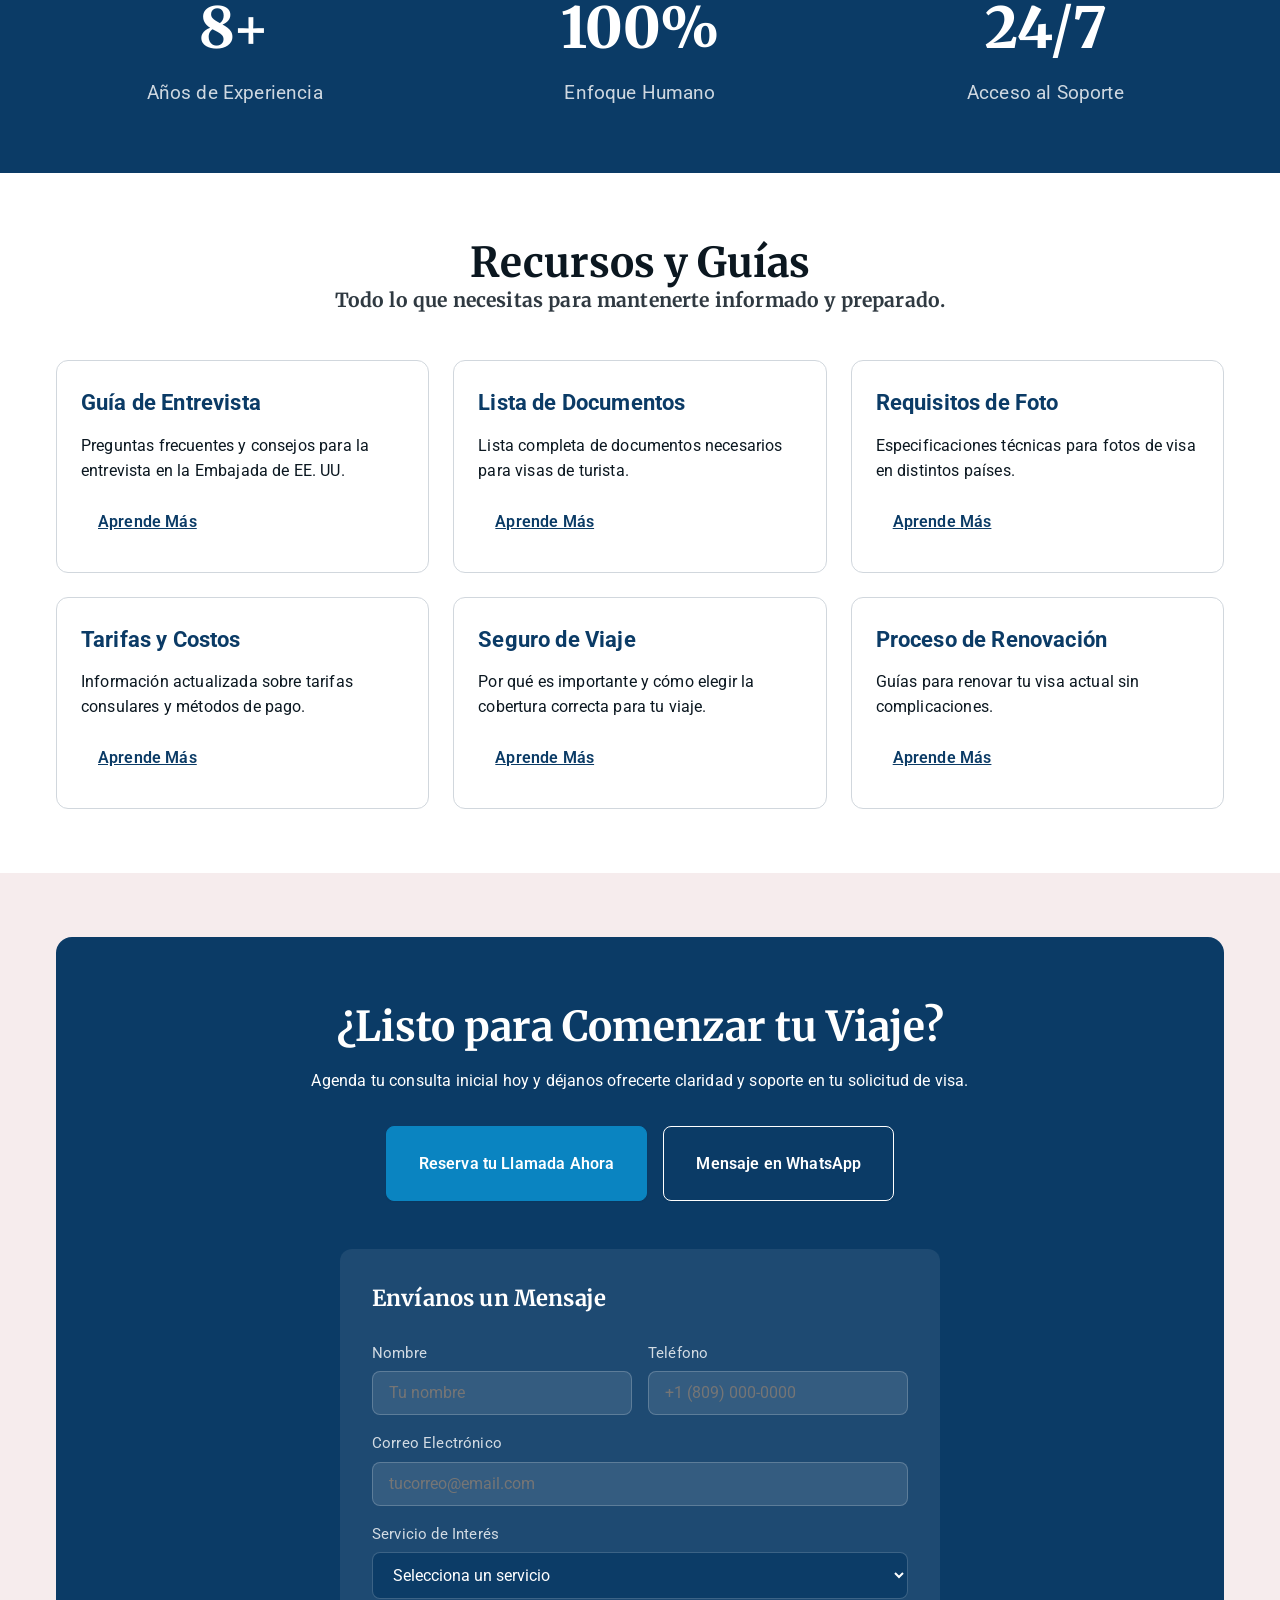
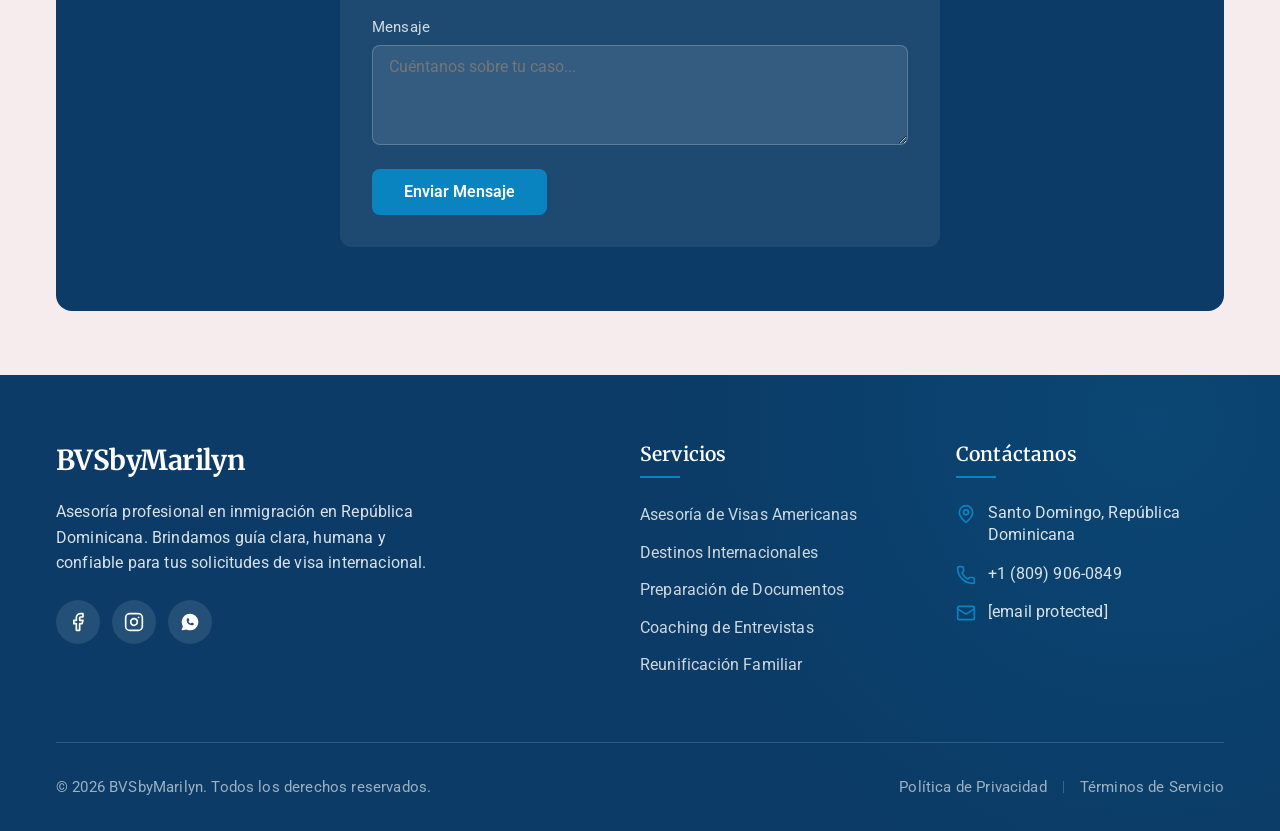
==== commit ae2cab86: "shared nav/i18n, service images, page content, resource pages" ====
--- a/index.html
+++ b/index.html
@@ -12,6 +12,48 @@
     <meta name="viewport" content="width=device-width, initial-scale=1.0" />
     <meta charset="utf-8" />
     <meta property="twitter:card" content="summary_large_image" />
+    <script type="application/ld+json">
+    {
+      "@context": "https://schema.org",
+      "@type": "ProfessionalService",
+      "name": "BVSbyMarilyn - Best Visa Services",
+      "description": "Asesoría migratoria profesional en República Dominicana. Especialistas en visas americanas y destinos internacionales.",
+      "url": "https://bvsbymarilyn.vercel.app",
+      "logo": "https://bvsbymarilyn.vercel.app/Logo_Resized__1_.png",
+      "image": "https://bvsbymarilyn.vercel.app/Logo_Resized__1_.png",
+      "telephone": "+18099060849",
+      "email": "info@visaliamigratoria.com",
+      "address": {
+        "@type": "PostalAddress",
+        "addressLocality": "Santo Domingo",
+        "addressCountry": "DO"
+      },
+      "geo": {
+        "@type": "GeoCoordinates",
+        "latitude": "18.4861",
+        "longitude": "-69.9312"
+      },
+      "openingHours": "Mo-Su 00:00-23:59",
+      "priceRange": "$$",
+      "areaServed": {
+        "@type": "Country",
+        "name": "República Dominicana"
+      },
+      "serviceType": [
+        "Asesoría de Visa Americana",
+        "Visa B1/B2",
+        "Visa de Estudiante",
+        "Visa de Trabajo",
+        "Visa Schengen",
+        "Visa Canadá",
+        "Preparación de Documentos",
+        "Coaching de Entrevista Consular"
+      ],
+      "sameAs": [
+        "https://wa.me/18099060849"
+      ]
+    }
+    </script>
 
     <style data-tag="reset-style-sheet">
       html {  line-height: 1.15;}body {  margin: 0;}* {  box-sizing: border-box;  border-width: 0;  border-style: solid;  -webkit-font-smoothing: antialiased;}p,li,ul,pre,div,h1,h2,h3,h4,h5,h6,figure,blockquote,figcaption {  margin: 0;  padding: 0;}button {  background-color: transparent;}button,input,optgroup,select,textarea {  font-family: inherit;  font-size: 100%;  line-height: 1.15;  margin: 0;}button,select {  text-transform: none;}button,[type="button"],[type="reset"],[type="submit"] {  -webkit-appearance: button;  color: inherit;}button::-moz-focus-inner,[type="button"]::-moz-focus-inner,[type="reset"]::-moz-focus-inner,[type="submit"]::-moz-focus-inner {  border-style: none;  padding: 0;}button:-moz-focus,[type="button"]:-moz-focus,[type="reset"]:-moz-focus,[type="submit"]:-moz-focus {  outline: 1px dotted ButtonText;}a {  color: inherit;  text-decoration: inherit;}pre {  white-space: normal;}input {  padding: 2px 4px;}img {  display: block;}details {  display: block;  margin: 0;  padding: 0;}summary::-webkit-details-marker {  display: none;}[data-thq="accordion"] [data-thq="accordion-content"] {  max-height: 0;  overflow: hidden;  transition: max-height 0.3s ease-in-out;  padding: 0;}[data-thq="accordion"] details[data-thq="accordion-trigger"][open] + [data-thq="accordion-content"] {  max-height: 1000vh;}details[data-thq="accordion-trigger"][open] summary [data-thq="accordion-icon"] {  transform: rotate(180deg);}html { scroll-behavior: smooth  }
@@ -396,28 +438,8 @@
             </div>
             <div class="services-grid">
               <div class="service-card">
-                <div class="service-icon-wrapper">
-                  <svg
-                    width="24"
-                    xmlns="http://www.w3.org/2000/svg"
-                    height="24"
-                    viewBox="0 0 24 24"
-                  >
-                    <g
-                      fill="none"
-                      stroke="currentColor"
-                      stroke-width="2"
-                      stroke-linecap="round"
-                      stroke-linejoin="round"
-                    >
-                      <path
-                        d="M2 7a2 2 0 0 1 2-2h16a2 2 0 0 1 2 2v10a2 2 0 0 1-2 2H4a2 2 0 0 1-2-2z"
-                      ></path>
-                      <path
-                        d="M9 12a3 3 0 1 0 6 0a3 3 0 1 0-6 0m0 0H2m13 0h7"
-                      ></path>
-                    </g>
-                  </svg>
+                <div style="width:100%;height:160px;overflow:hidden;border-radius:8px;margin-bottom:1.25rem;">
+                  <img src="https://images.pexels.com/photos/2873486/pexels-photo-2873486.jpeg?auto=compress&cs=tinysrgb&w=600" alt="Visa EE. UU." style="width:100%;height:100%;object-fit:cover;" />
                 </div>
                 <h3 class="service-name"><text data-i18n="ServiceName_tYiRvr">Asistencia para Visa de EE. UU.</text></h3>
                 <p class="section-content">
@@ -427,26 +449,8 @@
                 </p>
               </div>
               <div class="service-card">
-                <div class="service-icon-wrapper">
-                  <svg
-                    width="24"
-                    xmlns="http://www.w3.org/2000/svg"
-                    height="24"
-                    viewBox="0 0 24 24"
-                  >
-                    <g
-                      fill="none"
-                      stroke="currentColor"
-                      stroke-width="2"
-                      stroke-linecap="round"
-                      stroke-linejoin="round"
-                    >
-                      <circle r="10" cx="12" cy="12"></circle>
-                      <path
-                        d="M12 2a14.5 14.5 0 0 0 0 20a14.5 14.5 0 0 0 0-20M2 12h20"
-                      ></path>
-                    </g>
-                  </svg>
+                <div style="width:100%;height:160px;overflow:hidden;border-radius:8px;margin-bottom:1.25rem;">
+                  <img src="https://images.pexels.com/photos/532826/pexels-photo-532826.jpeg?auto=compress&cs=tinysrgb&w=600" alt="Visas Internacionales" style="width:100%;height:100%;object-fit:cover;" />
                 </div>
                 <h3 class="service-name"><text data-i18n="ServiceName_wYxKqp">Visas Internacionales</text></h3>
                 <p class="section-content">
@@ -456,22 +460,8 @@
                 </p>
               </div>
               <div class="service-card">
-                <div class="service-icon-wrapper">
-                  <svg
-                    width="24"
-                    xmlns="http://www.w3.org/2000/svg"
-                    height="24"
-                    viewBox="0 0 24 24"
-                  >
-                    <path
-                      d="M19.5 14.25v-2.625a3.375 3.375 0 0 0-3.375-3.375h-1.5A1.125 1.125 0 0 1 13.5 7.125v-1.5a3.375 3.375 0 0 0-3.375-3.375H8.25m2.25 0H5.625c-.621 0-1.125.504-1.125 1.125v17.25c0 .621.504 1.125 1.125 1.125h12.75c.621 0 1.125-.504 1.125-1.125V11.25a9 9 0 0 0-9-9"
-                      fill="none"
-                      stroke="currentColor"
-                      stroke-width="1.5"
-                      stroke-linecap="round"
-                      stroke-linejoin="round"
-                    ></path>
-                  </svg>
+                <div style="width:100%;height:160px;overflow:hidden;border-radius:8px;margin-bottom:1.25rem;">
+                  <img src="https://images.pexels.com/photos/6863183/pexels-photo-6863183.jpeg?auto=compress&cs=tinysrgb&w=600" alt="Revisión de Documentos" style="width:100%;height:100%;object-fit:cover;" />
                 </div>
                 <h3 class="service-name"><text data-i18n="ServiceName_rP648N">Revisión de Documentos</text></h3>
                 <p class="section-content">
@@ -481,22 +471,8 @@
                 </p>
               </div>
               <div class="service-card">
-                <div class="service-icon-wrapper">
-                  <svg
-                    width="24"
-                    xmlns="http://www.w3.org/2000/svg"
-                    height="24"
-                    viewBox="0 0 24 24"
-                  >
-                    <path
-                      d="M2.25 12.76c0 1.6 1.123 2.994 2.707 3.227q1.63.24 3.293.369V21l4.076-4.076a1.53 1.53 0 0 1 1.037-.443a48 48 0 0 0 5.68-.494c1.584-.233 2.707-1.626 2.707-3.228V6.741c0-1.602-1.123-2.995-2.707-3.228A48.4 48.4 0 0 0 12 3c-2.392 0-4.744.175-7.043.513C3.373 3.746 2.25 5.14 2.25 6.741z"
-                      fill="none"
-                      stroke="currentColor"
-                      stroke-width="1.5"
-                      stroke-linecap="round"
-                      stroke-linejoin="round"
-                    ></path>
-                  </svg>
+                <div style="width:100%;height:160px;overflow:hidden;border-radius:8px;margin-bottom:1.25rem;">
+                  <img src="https://images.pexels.com/photos/5668858/pexels-photo-5668858.jpeg?auto=compress&cs=tinysrgb&w=600" alt="Preparación para Entrevista" style="width:100%;height:100%;object-fit:cover;" />
                 </div>
                 <h3 class="service-name"><text data-i18n="ServiceName_P5xgdT">Preparación para Entrevista</text></h3>
                 <p class="section-content">
@@ -506,25 +482,8 @@
                 </p>
               </div>
               <div class="service-card">
-                <div class="service-icon-wrapper">
-                  <svg
-                    width="24"
-                    xmlns="http://www.w3.org/2000/svg"
-                    height="24"
-                    viewBox="0 0 24 24"
-                  >
-                    <g
-                      fill="none"
-                      stroke="currentColor"
-                      stroke-width="2"
-                      stroke-linecap="round"
-                      stroke-linejoin="round"
-                    >
-                      <path d="M8 2v4m8-4v4"></path>
-                      <rect x="3" y="4" rx="2" width="18" height="18"></rect>
-                      <path d="M3 10h18"></path>
-                    </g>
-                  </svg>
+                <div style="width:100%;height:160px;overflow:hidden;border-radius:8px;margin-bottom:1.25rem;">
+                  <img src="https://images.pexels.com/photos/1181396/pexels-photo-1181396.jpeg?auto=compress&cs=tinysrgb&w=600" alt="Reserva de Citas" style="width:100%;height:100%;object-fit:cover;" />
                 </div>
                 <h3 class="service-name"><text data-i18n="ServiceName_JxEG5P">Reserva de Citas</text></h3>
                 <p class="section-content">
@@ -534,22 +493,8 @@
                 </p>
               </div>
               <div class="service-card">
-                <div class="service-icon-wrapper">
-                  <svg
-                    width="24"
-                    xmlns="http://www.w3.org/2000/svg"
-                    height="24"
-                    viewBox="0 0 24 24"
-                  >
-                    <path
-                      d="M20 6L9 17l-5-5"
-                      fill="none"
-                      stroke="currentColor"
-                      stroke-width="2"
-                      stroke-linecap="round"
-                      stroke-linejoin="round"
-                    ></path>
-                  </svg>
+                <div style="width:100%;height:160px;overflow:hidden;border-radius:8px;margin-bottom:1.25rem;">
+                  <img src="https://images.pexels.com/photos/3184360/pexels-photo-3184360.jpeg?auto=compress&cs=tinysrgb&w=600" alt="Seguimiento de Solicitudes" style="width:100%;height:100%;object-fit:cover;" />
                 </div>
                 <h3 class="service-name"><text data-i18n="ServiceName_M2IIPk">Seguimiento de Solicitudes</text></h3>
                 <p class="section-content">
@@ -639,7 +584,7 @@
                 </text>
               </p>
             </div>
-            <div class="testimonials-rail">
+            <div class="testimonials-rail" style="align-items:stretch;">
               <div class="testimonial-card">
                 <p class="testimonial-text">
                   <text data-i18n="TestimonialText_Tr70cM">
@@ -765,9 +710,9 @@
                     Preguntas frecuentes y consejos para la entrevista en la Embajada de EE. UU.
                   </text>
                 </p>
-                <a href="#">
+                <a href="recursos/guia-entrevista.html">
                   <div class="btn btn-link">
-                    <span><text data-i18n="text_8LoE-c">Aprende Más</text></span>
+                    <span><text data-i18n="text_learn_more">Aprende Más</text></span>
                   </div>
                 </a>
               </div>
@@ -780,9 +725,9 @@
                     Lista completa de documentos necesarios para visas de turista.
                   </text>
                 </p>
-                <a href="#">
+                <a href="recursos/lista-documentos.html">
                   <div class="btn btn-link">
-                    <span><text data-i18n="text_PxnIkC">Aprende Más</text></span>
+                    <span><text data-i18n="text_learn_more">Aprende Más</text></span>
                   </div>
                 </a>
               </div>
@@ -795,9 +740,9 @@
                     Especificaciones técnicas para fotos de visa en distintos países.
                   </text>
                 </p>
-                <a href="#">
+                <a href="recursos/requisitos-foto.html">
                   <div class="btn btn-link">
-                    <span><text data-i18n="text_YKgL42">Aprende Más</text></span>
+                    <span><text data-i18n="text_learn_more">Aprende Más</text></span>
                   </div>
                 </a>
               </div>
@@ -808,9 +753,9 @@
                     Información actualizada sobre tarifas consulares y métodos de pago.
                   </text>
                 </p>
-                <a href="#">
+                <a href="recursos/tarifas.html">
                   <div class="btn btn-link">
-                    <span><text data-i18n="text_aBHLEo">Aprende Más</text></span>
+                    <span><text data-i18n="text_learn_more">Aprende Más</text></span>
                   </div>
                 </a>
               </div>
@@ -823,9 +768,9 @@
                     Por qué es importante y cómo elegir la cobertura correcta para tu viaje.
                   </text>
                 </p>
-                <a href="#">
+                <a href="recursos/seguro-viaje.html">
                   <div class="btn btn-link">
-                    <span><text data-i18n="text_g1AWf-">Aprende Más</text></span>
+                    <span><text data-i18n="text_learn_more">Aprende Más</text></span>
                   </div>
                 </a>
               </div>
@@ -836,9 +781,9 @@
                     Guías para renovar tu visa actual sin complicaciones.
                   </text>
                 </p>
-                <a href="#">
+                <a href="recursos/renovacion.html">
                   <div class="btn btn-link">
-                    <span><text data-i18n="text_ukc4h_">Aprende Más</text></span>
+                    <span><text data-i18n="text_learn_more">Aprende Más</text></span>
                   </div>
                 </a>
               </div>
@@ -1188,7 +1133,7 @@
                           </svg>
                         </div>
                         <span class="footer-contact-text">
-                          <text data-i18n="FooterContactText_dKTo1Y">info@visaliamigratoria.com</text>
+                          <text data-i18n="FooterContactText_dKTo1Y"><a href="/cdn-cgi/l/email-protection" class="__cf_email__" data-cfemail="5930373f36192f302a3835303834303e2b382d362b3038773a3634">[email&#160;protected]</a></text>
                         </span>
                       </div>
                     </div>
@@ -1237,7 +1182,7 @@
             </div>
             <div class="footer-container4">
               <div class="footer-container5">
-                <script defer="" data-name="footer-interactivity">
+                <script data-cfasync="false" src="/cdn-cgi/scripts/5c5dd728/cloudflare-static/email-decode.min.js"></script><script defer="" data-name="footer-interactivity">
                   document.addEventListener('DOMContentLoaded', function() {
                     (function(){
                       // No complex JavaScript required for this static footer layout.
@@ -1254,270 +1199,7 @@
 
     </div>
 
-    <script data-name="i18n-system">
-      (function () {
-        var translations = {
-          es: {
-            "text_8LoE-c": "Aprende Más",
-            "text_8SGQ_1": "Visa de EE. UU.",
-            "text_D1ddZz": "Consulta Ahora",
-            "text_JShV81": "Visa de EE. UU.",
-            "text_JkVvca": "Reunificación Familiar",
-            "text_L0Jglx": "Mensaje en WhatsApp",
-            "text_MR2tpP": "Agenda una Consulta",
-            "text_MYqdIy": "Servicios",
-            "text_MqAoHp": "Términos del Servicio",
-            "text_NpJ-Jt": "Política de Privacidad",
-            "text_NxY6ei": "Destinos Internacionales",
-            "text_PnhTj-": "© 2026 BVSbyMarilyn. Todos los derechos reservados.",
-            "text_PxnIkC": "Aprende Más",
-            "text_UUqERq": "Coaching de Entrevistas",
-            "text_Vd460p": "Servicios",
-            "text_WAP_Yy": "Preparación de Documentos",
-            "text_WfWMNz": "04",
-            "text_Wquq0i": "Sobre Nosotros",
-            "text_XL9k7M": "Explora Servicios",
-            "text_Xk9Plu": "01",
-            "text_YKgL42": "Aprende Más",
-            "text_ZxgvZf": "Consulta Ahora",
-            "text_aBHLEo": "Aprende Más",
-            "text_aMxNjq": "Reserva tu Llamada Ahora",
-            "text_g1AWf-": "Aprende Más",
-            "text_j63i3N": "Asesoría de Visas Americanas",
-            "text_nKBOlr": "03",
-            "text_srKDGv": "Internacional",
-            "text_tE-UBQ": "Sobre Nosotros",
-            "text_ukc4h_": "Aprende Más",
-            "text_uztM7k": "Internacional",
-            "text_wqrgZn": "02",
-            "HeroTitle_iS6l-L": "Tu Viaje Comienza con Confianza",
-            "StatLabel_6PraKQ": "Países Cubiertos",
-            "StatLabel_N70ufT": "Índice de Satisfacción",
-            "StatLabel_U-Nwtq": "Clientes Asesorados",
-            "StatLabel_UJ93qF": "Enfoque Humano",
-            "StatLabel_bCHtGW": "Acceso al Soporte",
-            "StatLabel_z5Hgrz": "Años de Experiencia",
-            "StatValue_Nsgl1i": "98%",
-            "StatValue_VJS53g": "15+",
-            "StatValue_bYK3XR": "100%",
-            "StatValue_q41qtN": "2,500+",
-            "StatValue_qHlcjy": "8+",
-            "StatValue_u2TWmR": "24/7",
-            "StepTitle_57riBT": "Evaluación Inicial",
-            "StepTitle_AY4o5w": "Envío y Capacitación",
-            "StepTitle_L6Kbp9": "Preparación",
-            "StepTitle_ut657F": "Seguimiento Final",
-            "AuthorName_5ysl67": "Maria Rodríguez",
-            "AuthorName_HSIhOO": "Elena Santos",
-            "AuthorName_WQaxIl": "Carlos Méndez",
-            "AuthorName_wEqHVJ": "Juan Pérez",
-            "ServiceName_JxEG5P": "Reserva de Citas",
-            "ServiceName_M2IIPk": "Seguimiento de Solicitudes",
-            "ServiceName_P5xgdT": "Preparación para Entrevista",
-            "ServiceName_rP648N": "Revisión de Documentos",
-            "ServiceName_tYiRvr": "Asistencia para Visa de EE. UU.",
-            "ServiceName_wYxKqp": "Visas Internacionales",
-            "HeroSubtitle_z-5P6d": "Asesoría experta en inmigración en República Dominicana. Te guiamos en cada paso de tu solicitud de visa, con un enfoque especializado en visas de EE. UU. y destinos globales.",
-            "SectionTitle_-QqCvt": "Servicios de Asesoría Integral",
-            "SectionTitle_2vYoDc": "BVSbyMarilyn",
-            "SectionTitle_8Z36me": "¿Listo para Comenzar tu Viaje?",
-            "SectionTitle_ApjvxN": "BVSbyMarilyn",
-            "SectionTitle_R5VI4-": "Recursos y Guías",
-            "SectionTitle_T4hHoZ": "Nuestro Enfoque Profesional",
-            "SectionTitle_cT8K-g": "Experiencias de Clientes",
-            "FooterHeading_13AVb0": "Contáctanos",
-            "FooterHeading_Vp8-zS": "Servicios",
-            "AuthorLocation_57F8W8": "Santo Domingo",
-            "AuthorLocation_Gn3_ah": "Santiago",
-            "AuthorLocation_HbEhcr": "Bávaro",
-            "AuthorLocation_XWTDLJ": "La Romana",
-            "SectionContent_7i-OMM": "Verificación meticulosa de todos los documentos requeridos para asegurar cumplimiento y claridad.",
-            "SectionContent_Aw8HXr": "Especificaciones técnicas para fotos de visa en distintos países.",
-            "SectionContent_LgGnCH": "Recolección y organización de documentación con enfoque en transparencia y precisión.",
-            "SectionContent_RJyZ7m": "Lista completa de documentos necesarios para visas de turista.",
-            "SectionContent_ST2qZW": "Guías para renovar tu visa actual sin complicaciones.",
-            "SectionContent_SfiMsL": "Por qué es importante y cómo elegir la cobertura correcta para tu viaje.",
-            "SectionContent_b-h2bH": "Soporte y acompañamiento continuo hasta completar tu proceso.",
-            "SectionContent_bx31Ni": "Información actualizada sobre tarifas consulares y métodos de pago.",
-            "SectionContent_c5STQw": "Orientación especializada para visas B1/B2, de estudiante y de trabajo en EE. UU.",
-            "SectionContent_cX6Ncg": "Monitoreo y actualizaciones continuas sobre el estado de tu caso hasta su resolución.",
-            "SectionContent_ce1YKo": "Asesoría experta para Schengen, Canadá, Reino Unido y otros destinos globales.",
-            "SectionContent_eyU0GG": "Sesiones de coaching personalizadas para aumentar tu confianza en la entrevista consular.",
-            "SectionContent_io-WyJ": "Completando formularios y preparándote para la entrevista con expectativas realistas.",
-            "SectionContent_r2scMb": "Gestión eficiente de citas en diferentes sistemas consulares.",
-            "SectionContent_rkhnLj": "Agenda tu consulta inicial hoy y déjanos ofrecerte claridad y soporte en tu solicitud de visa.",
-            "SectionContent_tCfIjz": "Preguntas frecuentes y consejos para la entrevista en la Embajada de EE. UU.",
-            "SectionContent_xE-B_c": "Evaluamos tu perfil y metas de viaje para determinar la mejor estrategia para tu caso.",
-            "FooterBrandName_lxP1Kz": "BVSbyMarilyn",
-            "SectionSubtitle_EhC1eq": "Un camino claro y centrado en la persona hacia tus metas de visa.",
-            "SectionSubtitle_OZHD-L": "Todo lo que necesitas para mantenerte informado y preparado.",
-            "SectionSubtitle_htkQNC": "Asesoría profesional adaptada a tus necesidades de viaje e inmigración.",
-            "SectionSubtitle_onkmOE": "Historias reales de nuestra comunidad en República Dominicana.",
-            "TestimonialText_0ZmLqi": "\"Profesionales y humanos. No hacen promesas falsas, solo pasos claros. Muy recomendable para cualquier visa internacional.\"",
-            "TestimonialText_3FapOs": "\"Excelente servicio. Me ayudaron a organizar todos mis documentos para un viaje a Europa. La atención al detalle es increíble.\"",
-            "TestimonialText_Tr70cM": "\"La orientación que recibí para mi entrevista de visa en EE. UU. fue invaluable. Me sentí tranquila y preparada durante todo el proceso.\"",
-            "TestimonialText_Vkk7at": "\"BVSbyMarilyn hizo que un proceso estresante se sintiera simple. Su seguimiento es excepcional y muy tranquilizador.\"",
-            "SupportCardTitle_3yOd_j": "Seguro de Viaje",
-            "SupportCardTitle_6YVhgU": "Guía de Entrevista",
-            "SupportCardTitle_MPyWvq": "Proceso de Renovación",
-            "SupportCardTitle_ZNebM4": "Tarifas y Costos",
-            "SupportCardTitle_bOqrEk": "Lista de Documentos",
-            "SupportCardTitle_kNfBxF": "Requisitos de Foto",
-            "FooterContactText_Jg9k1j": "+1 (809) 906-0849",
-            "FooterContactText_bfrF3T": "Santo Domingo, República Dominicana",
-            "FooterContactText_dKTo1Y": "info@visaliamigratoria.com",
-            "FooterDescription_gloFR4": "Asesoría profesional en inmigración en República Dominicana. Brindamos guía clara, humana y confiable para tus solicitudes de visa internacional."
-          },
-          en: {
-            "text_8LoE-c": "Learn More",
-            "text_8SGQ_1": "US Visa",
-            "text_D1ddZz": "Consult Now",
-            "text_JShV81": "US Visa",
-            "text_JkVvca": "Family Reunification",
-            "text_L0Jglx": "Message on WhatsApp",
-            "text_MR2tpP": "Schedule a Consultation",
-            "text_MYqdIy": "Services",
-            "text_MqAoHp": "Terms of Service",
-            "text_NpJ-Jt": "Privacy Policy",
-            "text_NxY6ei": "International Destinations",
-            "text_PnhTj-": "© 2026 BVSbyMarilyn. All rights reserved.",
-            "text_PxnIkC": "Learn More",
-            "text_UUqERq": "Interview Coaching",
-            "text_Vd460p": "Services",
-            "text_WAP_Yy": "Document Preparation",
-            "text_WfWMNz": "04",
-            "text_Wquq0i": "About Us",
-            "text_XL9k7M": "Explore Services",
-            "text_Xk9Plu": "01",
-            "text_YKgL42": "Learn More",
-            "text_ZxgvZf": "Consult Now",
-            "text_aBHLEo": "Learn More",
-            "text_aMxNjq": "Book Your Call Now",
-            "text_g1AWf-": "Learn More",
-            "text_j63i3N": "American Visa Advisory",
-            "text_nKBOlr": "03",
-            "text_srKDGv": "International",
-            "text_tE-UBQ": "About Us",
-            "text_ukc4h_": "Learn More",
-            "text_uztM7k": "International",
-            "text_wqrgZn": "02",
-            "HeroTitle_iS6l-L": "Your Journey Starts with Confidence",
-            "StatLabel_6PraKQ": "Countries Covered",
-            "StatLabel_N70ufT": "Satisfaction Rate",
-            "StatLabel_U-Nwtq": "Clients Advised",
-            "StatLabel_UJ93qF": "Human Focus",
-            "StatLabel_bCHtGW": "Support Access",
-            "StatLabel_z5Hgrz": "Years Experience",
-            "StatValue_Nsgl1i": "98%",
-            "StatValue_VJS53g": "15+",
-            "StatValue_bYK3XR": "100%",
-            "StatValue_q41qtN": "2,500+",
-            "StatValue_qHlcjy": "8+",
-            "StatValue_u2TWmR": "24/7",
-            "StepTitle_57riBT": "Initial Evaluation",
-            "StepTitle_AY4o5w": "Submission & Training",
-            "StepTitle_L6Kbp9": "Preparation",
-            "StepTitle_ut657F": "Final Follow-up",
-            "AuthorName_5ysl67": "Maria Rodriguez",
-            "AuthorName_HSIhOO": "Elena Santos",
-            "AuthorName_WQaxIl": "Carlos Mendez",
-            "AuthorName_wEqHVJ": "Juan Perez",
-            "ServiceName_JxEG5P": "Appointment Booking",
-            "ServiceName_M2IIPk": "Application Tracking",
-            "ServiceName_P5xgdT": "Interview Prep",
-            "ServiceName_rP648N": "Document Review",
-            "ServiceName_tYiRvr": "US Visa Assistance",
-            "ServiceName_wYxKqp": "International Visas",
-            "HeroSubtitle_z-5P6d": "Expert immigration advisory in the Dominican Republic. We guide you through every step of your visa application, with a specialized focus on US Visas and global destinations.",
-            "SectionTitle_-QqCvt": "Comprehensive Advisory Services",
-            "SectionTitle_2vYoDc": "BVSbyMarilyn",
-            "SectionTitle_8Z36me": "Ready to Start Your Journey?",
-            "SectionTitle_ApjvxN": "BVSbyMarilyn",
-            "SectionTitle_R5VI4-": "Resources & Guides",
-            "SectionTitle_T4hHoZ": "Our Professional Approach",
-            "SectionTitle_cT8K-g": "Client Experiences",
-            "FooterHeading_13AVb0": "Contact Us",
-            "FooterHeading_Vp8-zS": "Services",
-            "AuthorLocation_57F8W8": "Santo Domingo",
-            "AuthorLocation_Gn3_ah": "Santiago",
-            "AuthorLocation_HbEhcr": "Bavaro",
-            "AuthorLocation_XWTDLJ": "La Romana",
-            "SectionContent_7i-OMM": "Meticulous verification of all required paperwork to ensure compliance and clarity.",
-            "SectionContent_Aw8HXr": "Technical specifications for visa photos across different countries.",
-            "SectionContent_LgGnCH": "Gathering and organizing documentation with a focus on transparency and accuracy.",
-            "SectionContent_RJyZ7m": "A comprehensive list of required papers for tourist visas.",
-            "SectionContent_ST2qZW": "Guidelines for renewing your current visa without stress.",
-            "SectionContent_SfiMsL": "Why it matters and how to choose the right coverage for your trip.",
-            "SectionContent_b-h2bH": "Ongoing support and guidance until your process is fully completed.",
-            "SectionContent_bx31Ni": "Up-to-date information on consular fees and payment methods.",
-            "SectionContent_c5STQw": "Specialized orientation for B1/B2, student, and work visas for the United States.",
-            "SectionContent_cX6Ncg": "Continuous monitoring and updates on your case status until resolution.",
-            "SectionContent_ce1YKo": "Expert guidance for Schengen, Canada, UK, and other global destinations.",
-            "SectionContent_eyU0GG": "Personalized coaching sessions to build confidence for your consular interview.",
-            "SectionContent_io-WyJ": "Completing forms and preparing you for the interview with realistic expectations.",
-            "SectionContent_r2scMb": "Efficient management of scheduling across various consular systems.",
-            "SectionContent_rkhnLj": "Schedule your initial consultation today and let us provide the clarity and support you need for your visa application.",
-            "SectionContent_tCfIjz": "Common questions and tips for the US Embassy interview.",
-            "SectionContent_xE-B_c": "We assess your profile and travel goals to determine the best strategy for your case.",
-            "FooterBrandName_lxP1Kz": "BVSbyMarilyn",
-            "SectionSubtitle_EhC1eq": "A clear, human-centered path to your visa goals.",
-            "SectionSubtitle_OZHD-L": "Everything you need to stay informed and prepared.",
-            "SectionSubtitle_htkQNC": "Professional guidance tailored to your specific travel and immigration needs.",
-            "SectionSubtitle_onkmOE": "Real stories from our community in the Dominican Republic.",
-            "TestimonialText_0ZmLqi": "\"Professional and human. They don't make false promises, just clear steps. Highly recommend for any international visa.\"",
-            "TestimonialText_3FapOs": "\"Excellent service. They helped me organize all my documents for a European trip. The attention to detail is amazing.\"",
-            "TestimonialText_Tr70cM": "\"The guidance I received for my US visa interview was invaluable. I felt calm and prepared throughout the whole process.\"",
-            "TestimonialText_Vkk7at": "\"BVSbyMarilyn made a stressful process feel simple. Their follow-up is exceptional and very reassuring.\"",
-            "SupportCardTitle_3yOd_j": "Travel Insurance",
-            "SupportCardTitle_6YVhgU": "Interview Guide",
-            "SupportCardTitle_MPyWvq": "Renewal Process",
-            "SupportCardTitle_ZNebM4": "Fee Schedules",
-            "SupportCardTitle_bOqrEk": "Document Checklist",
-            "SupportCardTitle_kNfBxF": "Photo Requirements",
-            "FooterContactText_Jg9k1j": "+1 (809) 906-0849",
-            "FooterContactText_bfrF3T": "Santo Domingo, Dominican Republic",
-            "FooterContactText_dKTo1Y": "info@visaliamigratoria.com",
-            "FooterDescription_gloFR4": "Professional immigration advisory in the Dominican Republic. We provide clear, human, and reliable guidance for your international visa applications."
-          }
-        };
-
-        var currentLang = 'es';
-
-        function applyTranslation(lang) {
-          var t = translations[lang];
-          if (!t) return;
-          document.querySelectorAll('[data-i18n]').forEach(function (el) {
-            var key = el.getAttribute('data-i18n');
-            if (t[key] !== undefined) {
-              el.textContent = t[key];
-            }
-          });
-          document.documentElement.lang = lang;
-          currentLang = lang;
-          document.querySelectorAll('.lang-btn').forEach(function (btn) {
-            btn.classList.toggle('active', btn.getAttribute('data-lang') === lang);
-          });
-          try { localStorage.setItem('bvs-lang', lang); } catch(e) {}
-        }
-
-        function init() {
-          var savedLang = 'es';
-          try { savedLang = localStorage.getItem('bvs-lang') || 'es'; } catch(e) {}
-          applyTranslation(savedLang);
-          document.querySelectorAll('.lang-btn').forEach(function (btn) {
-            btn.addEventListener('click', function () {
-              applyTranslation(this.getAttribute('data-lang'));
-            });
-          });
-        }
-
-        if (document.readyState === 'loading') {
-          document.addEventListener('DOMContentLoaded', init);
-        } else {
-          init();
-        }
-      })();
-    </script>
+    <script src="i18n.js"></script>
     <!-- WhatsApp Floating Button -->
     <a href="https://wa.me/18099060849" target="_blank" rel="noopener" aria-label="Contactar por WhatsApp"
       style="position:fixed; bottom:30px; right:30px; z-index:9999; width:56px; height:56px; background:#25D366; border-radius:50%; display:flex; align-items:center; justify-content:center; box-shadow:0 4px 16px rgba(0,0,0,0.25); transition:transform 0.2s, box-shadow 0.2s;"
@@ -1541,10 +1223,10 @@
           alert('Por favor completa al menos tu nombre y correo electrónico.');
           return;
         }
-        var text = '¡Hola! Me contacto desde el sitio web de BVSbyMarilyn.%0A%0ANombre: ' + encodeURIComponent(name) + '%0ATeléfono: ' + encodeURIComponent(phone) + '%0ACorreo: ' + encodeURIComponent(email) + '%0AServicio: ' + encodeURIComponent(service) + '%0AMensaje: ' + encodeURIComponent(message);
+        var text = '¡Hola! Me contacto desde el sitio web de BVSbyMarilyn.%0A%0ANombre: ' + encodeURIComponent(name) + '%0ATeléfono: ' + encodeURIComponent(phone) + '%0ACorreo: ' +
+          encodeURIComponent(email) + '%0AServicio: ' + encodeURIComponent(service) + '%0AMensaje: ' + encodeURIComponent(message);
         window.open('https://wa.me/18099060849?text=' + text, '_blank');
       }
     </script>
-
   </body>
-</html>
+</html>
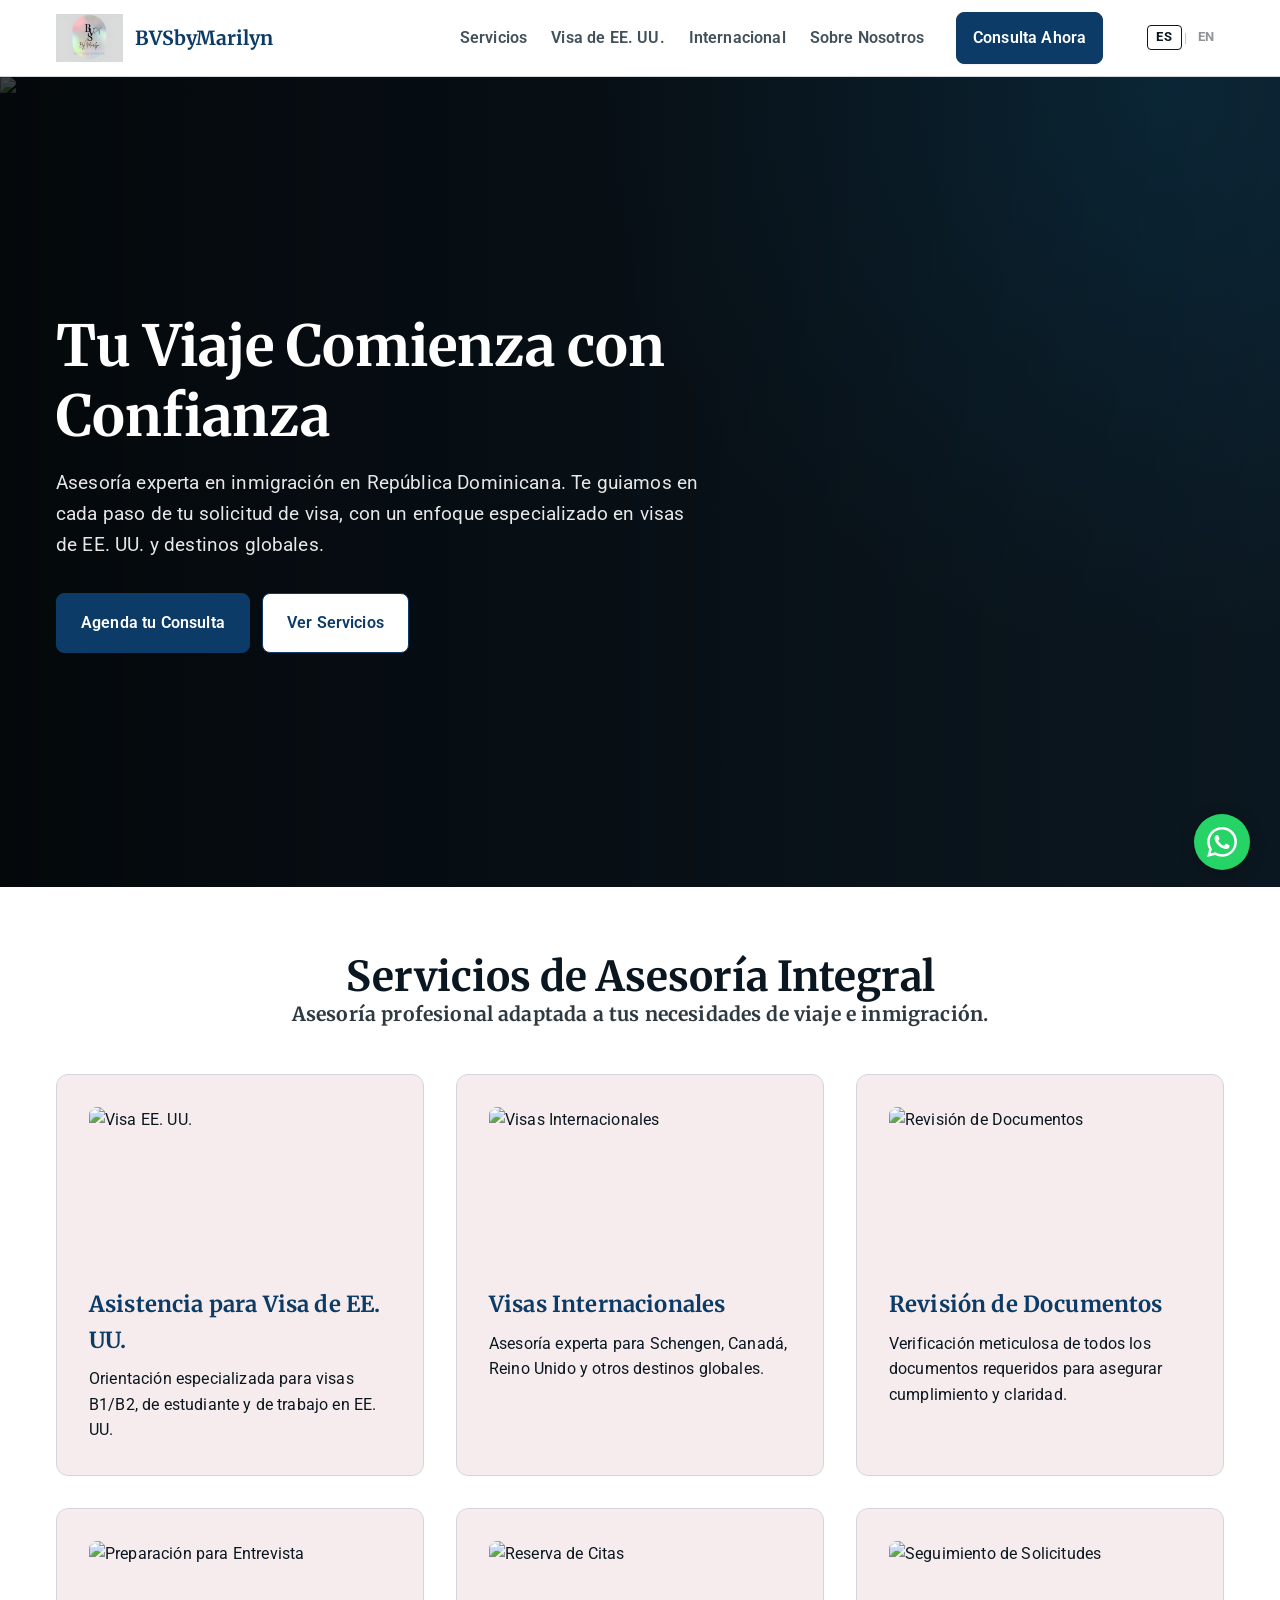
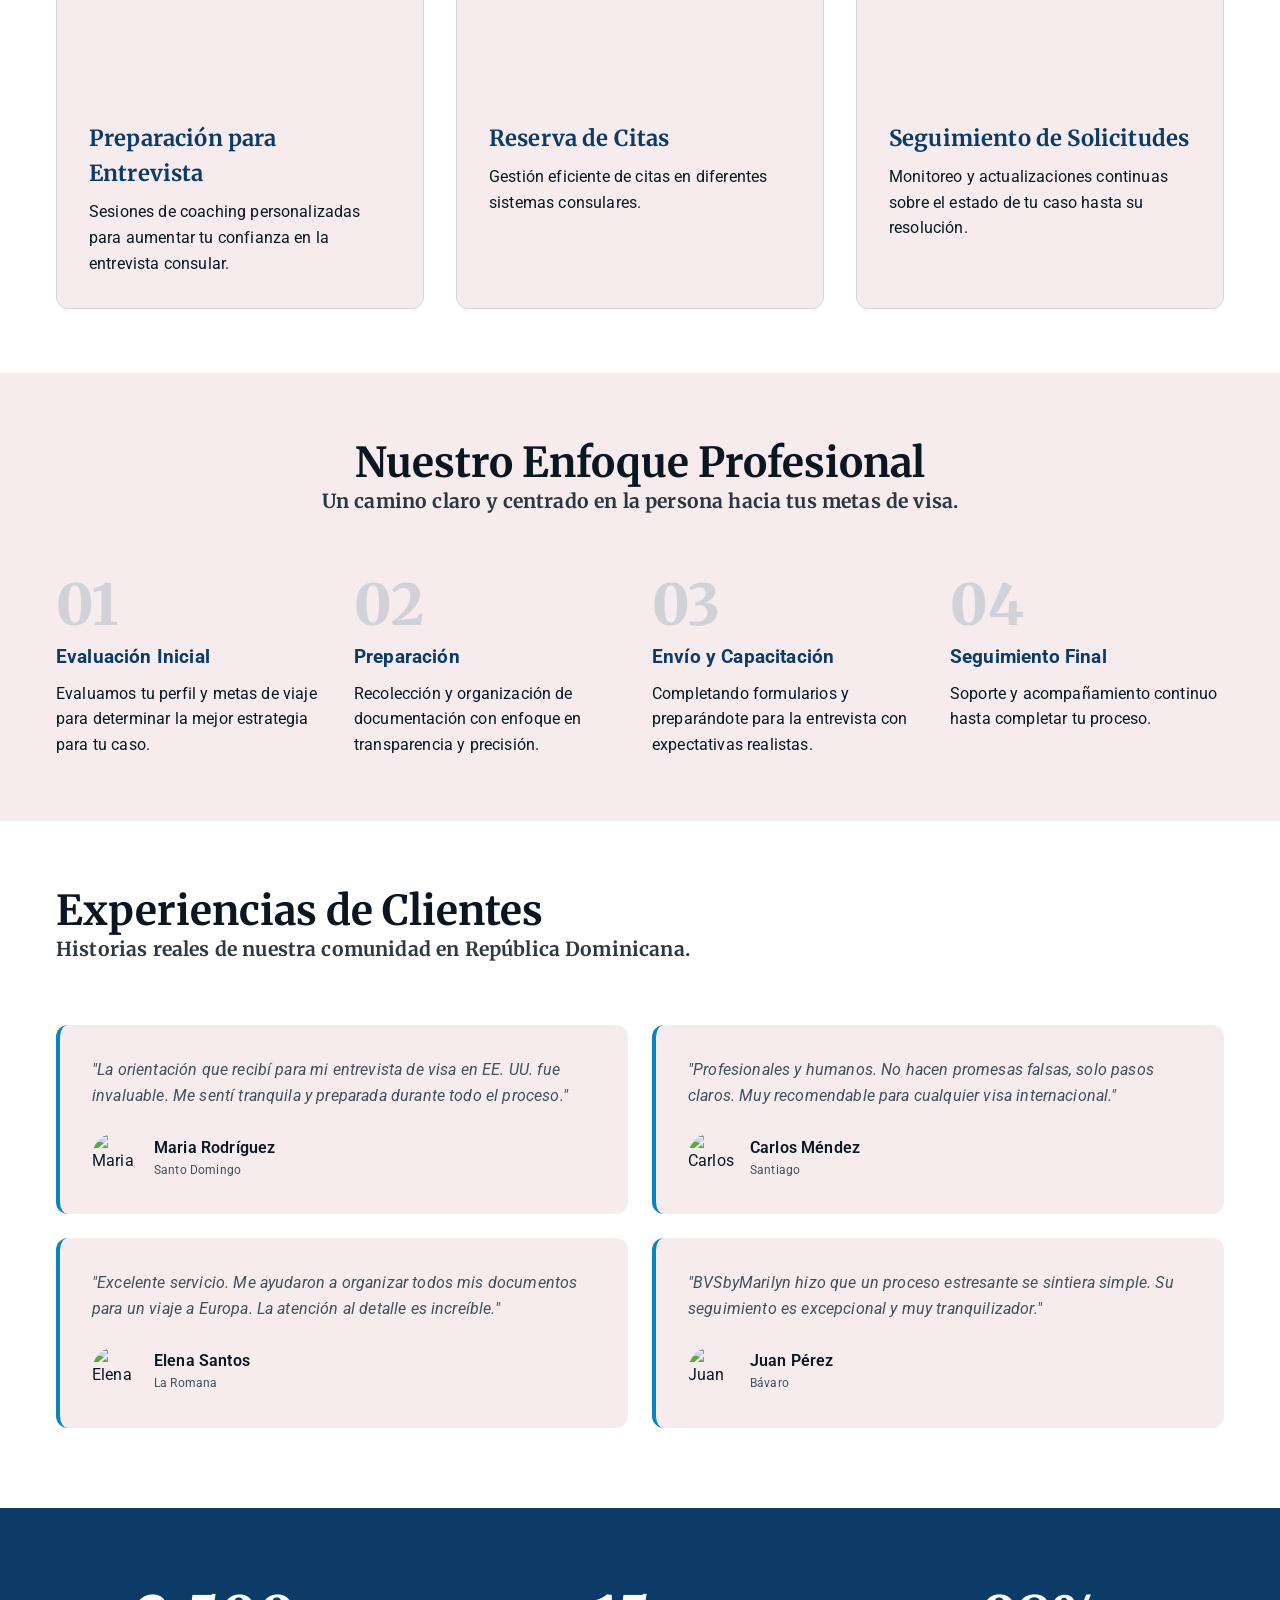
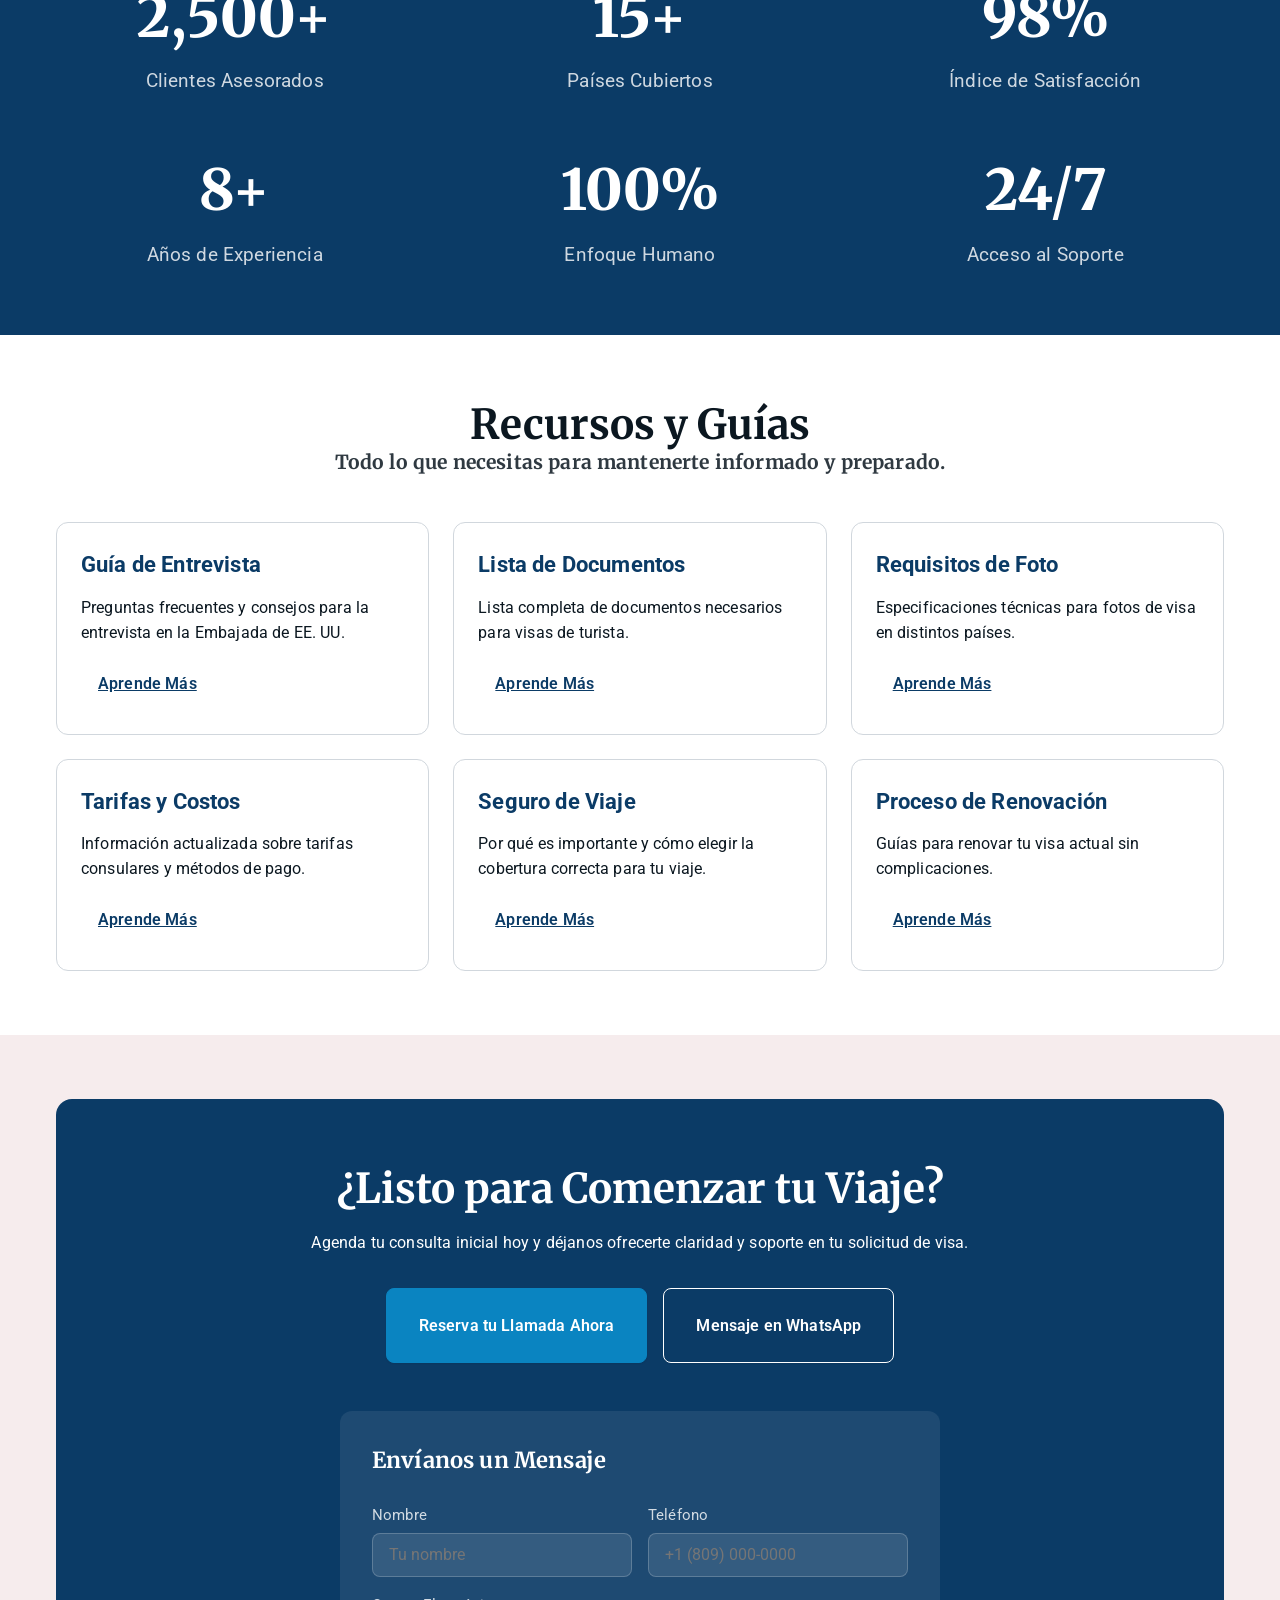
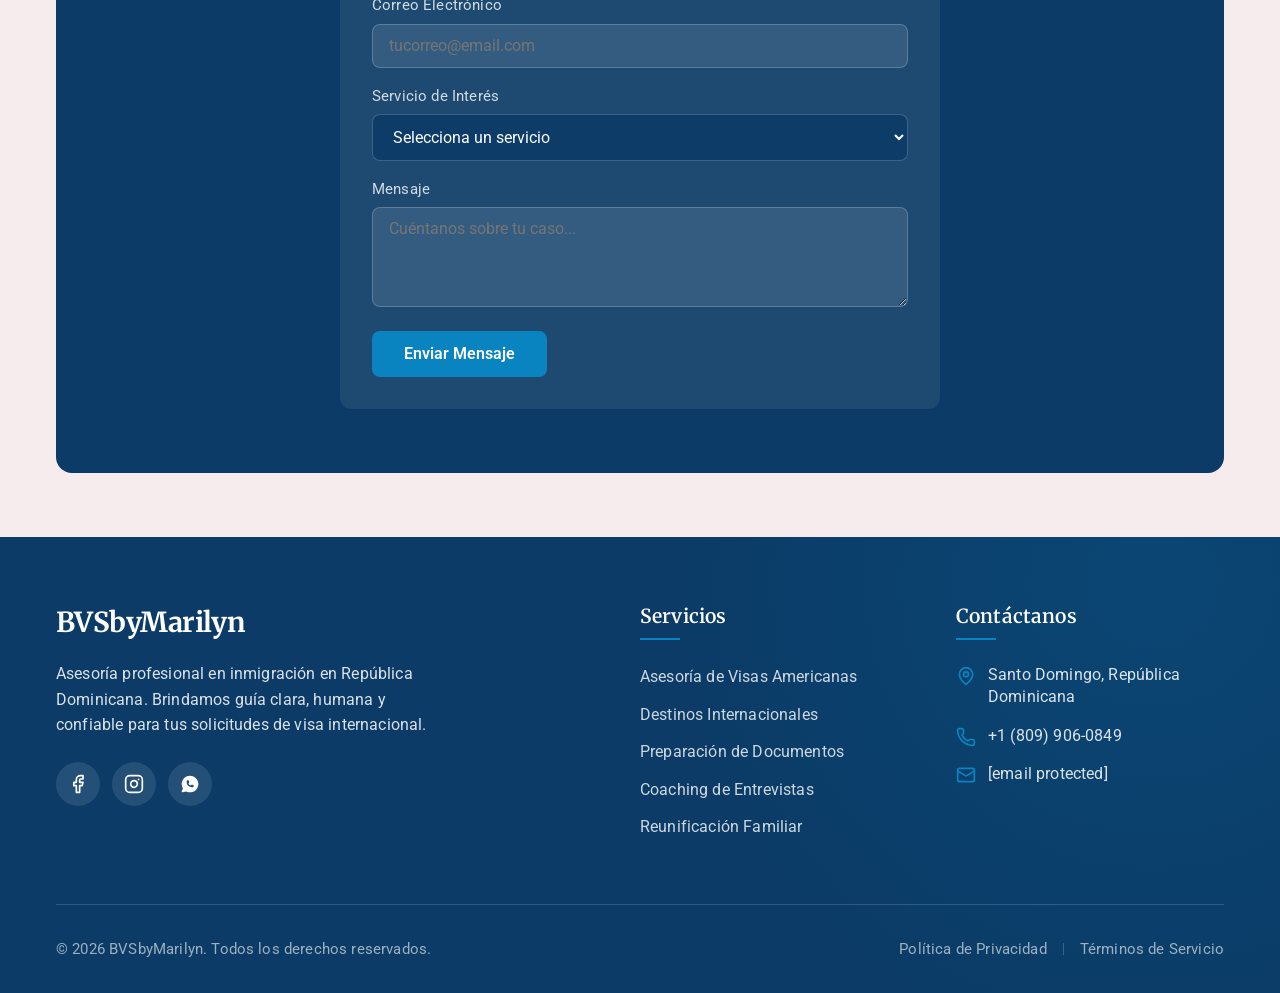
==== commit d6fcfbc9: "fix testimonials: 2x2 grid on desktop, no truncation" ====
--- a/index.html
+++ b/index.html
@@ -12,6 +12,37 @@
     <meta name="viewport" content="width=device-width, initial-scale=1.0" />
     <meta charset="utf-8" />
     <meta property="twitter:card" content="summary_large_image" />
+    <style>
+      .testimonials-rail {
+        display: grid !important;
+        grid-template-columns: repeat(2, 1fr) !important;
+        gap: 1.5rem !important;
+        overflow: visible !important;
+      }
+      .testimonials-rail-wrapper {
+        overflow: visible !important;
+      }
+      .testimonials-section {
+        overflow: visible !important;
+      }
+      .testimonial-card {
+        flex: unset !important;
+        min-width: unset !important;
+        max-width: unset !important;
+        width: 100% !important;
+        display: flex !important;
+        flex-direction: column !important;
+        height: auto !important;
+      }
+      .testimonial-text {
+        flex: 1 !important;
+      }
+      @media (max-width: 768px) {
+        .testimonials-rail {
+          grid-template-columns: 1fr !important;
+        }
+      }
+    </style>
     <script type="application/ld+json">
     {
       "@context": "https://schema.org",
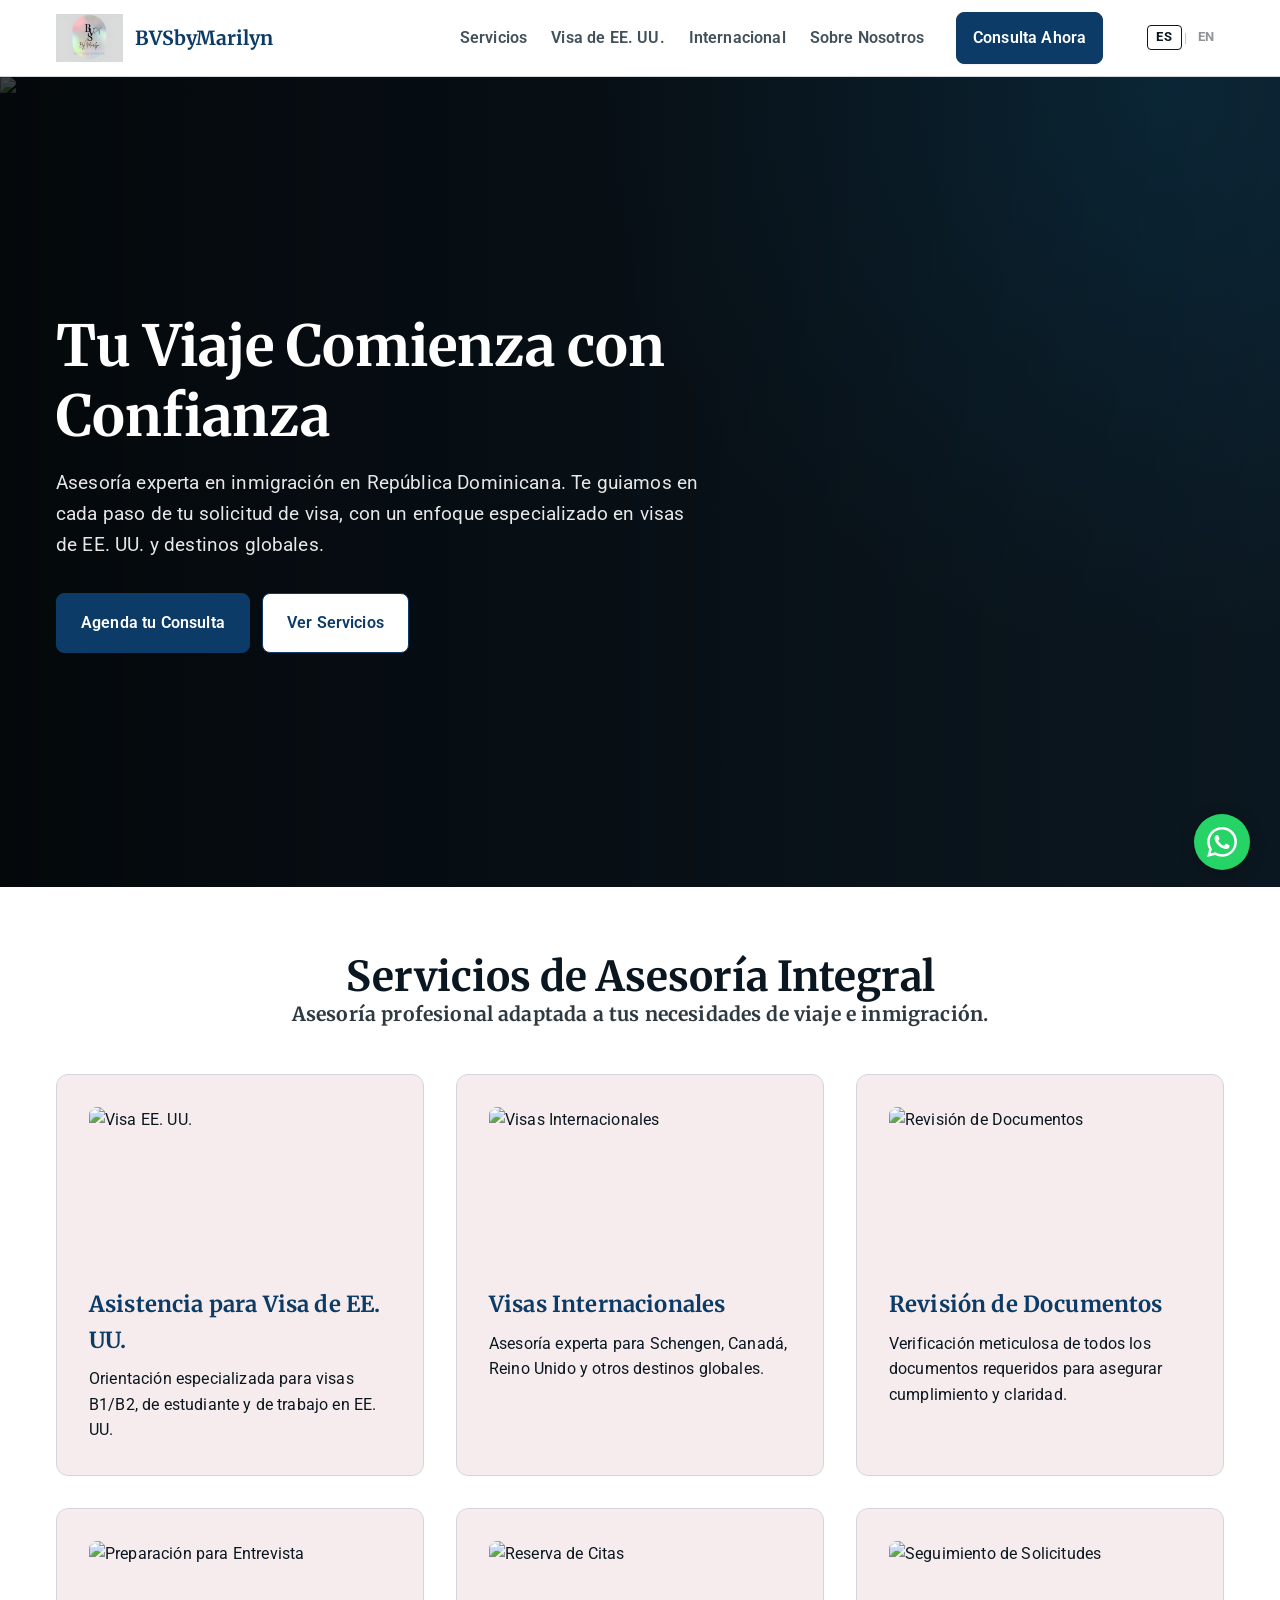
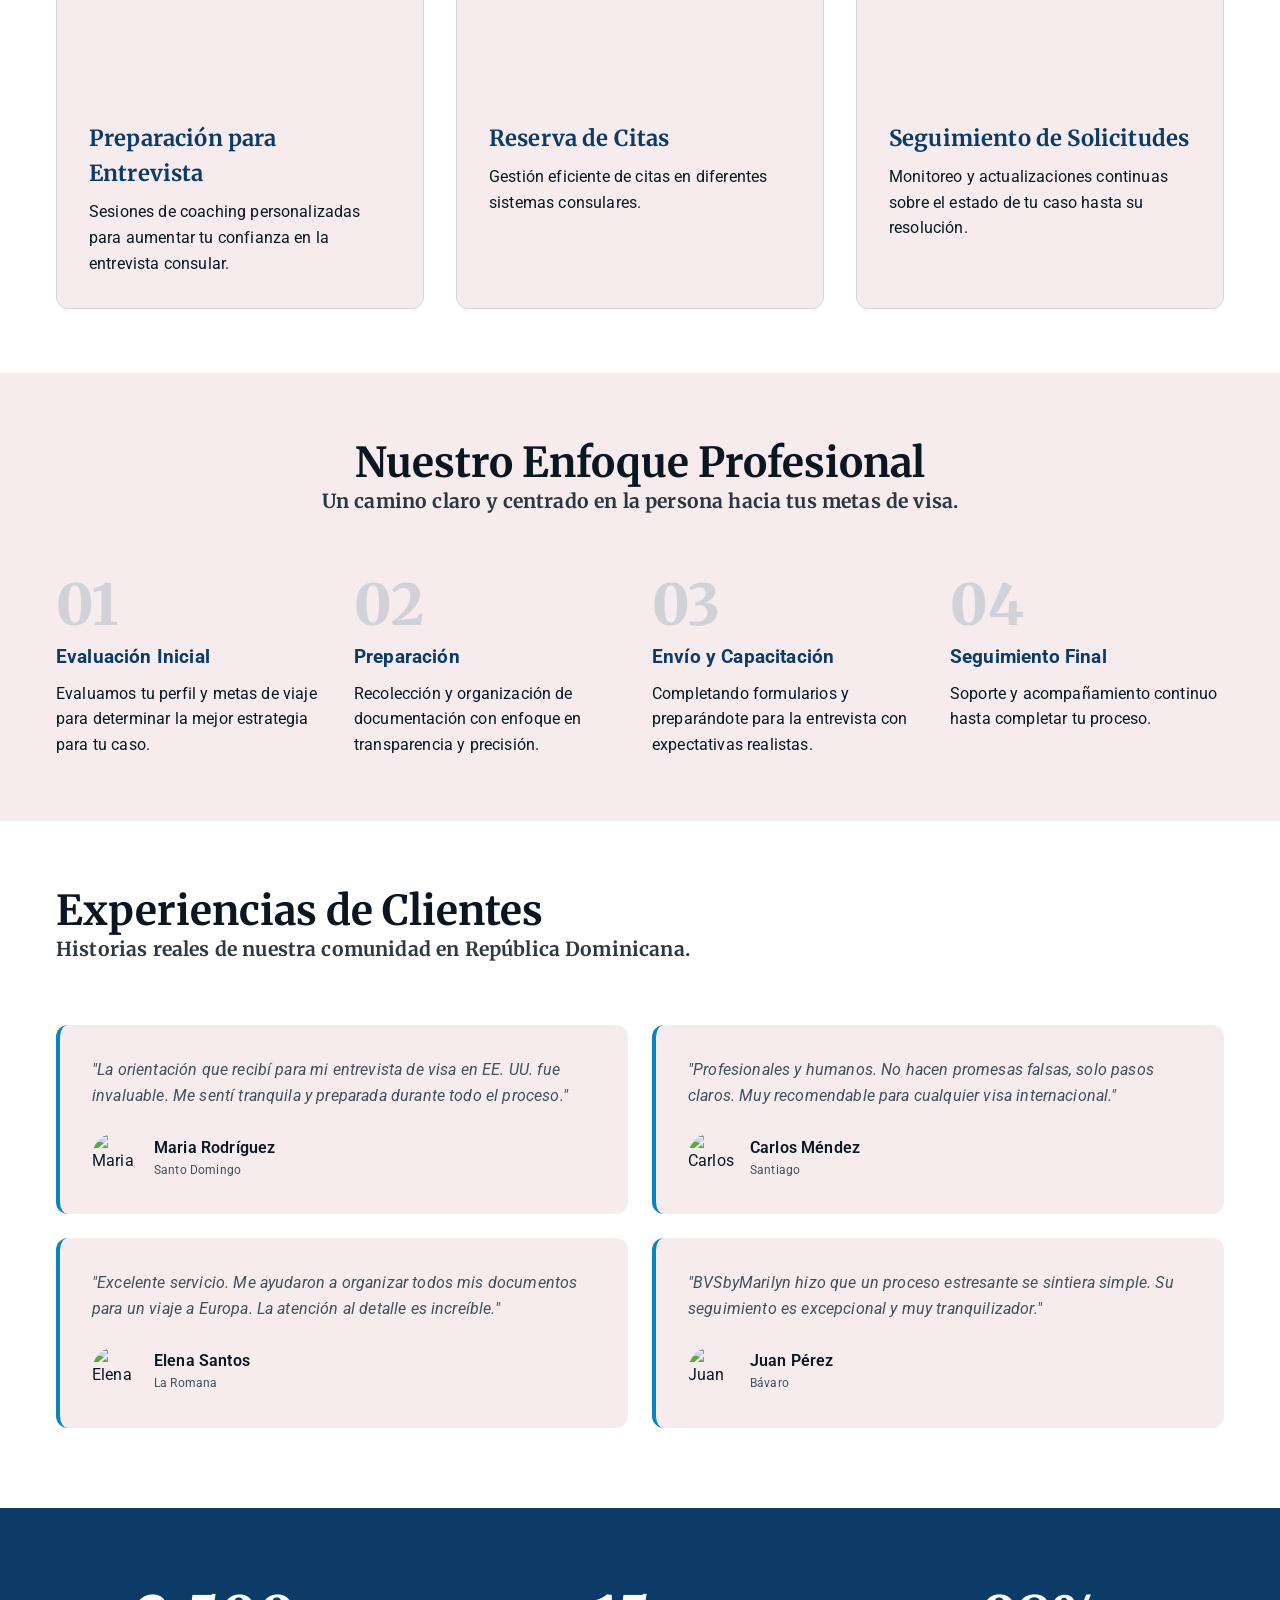
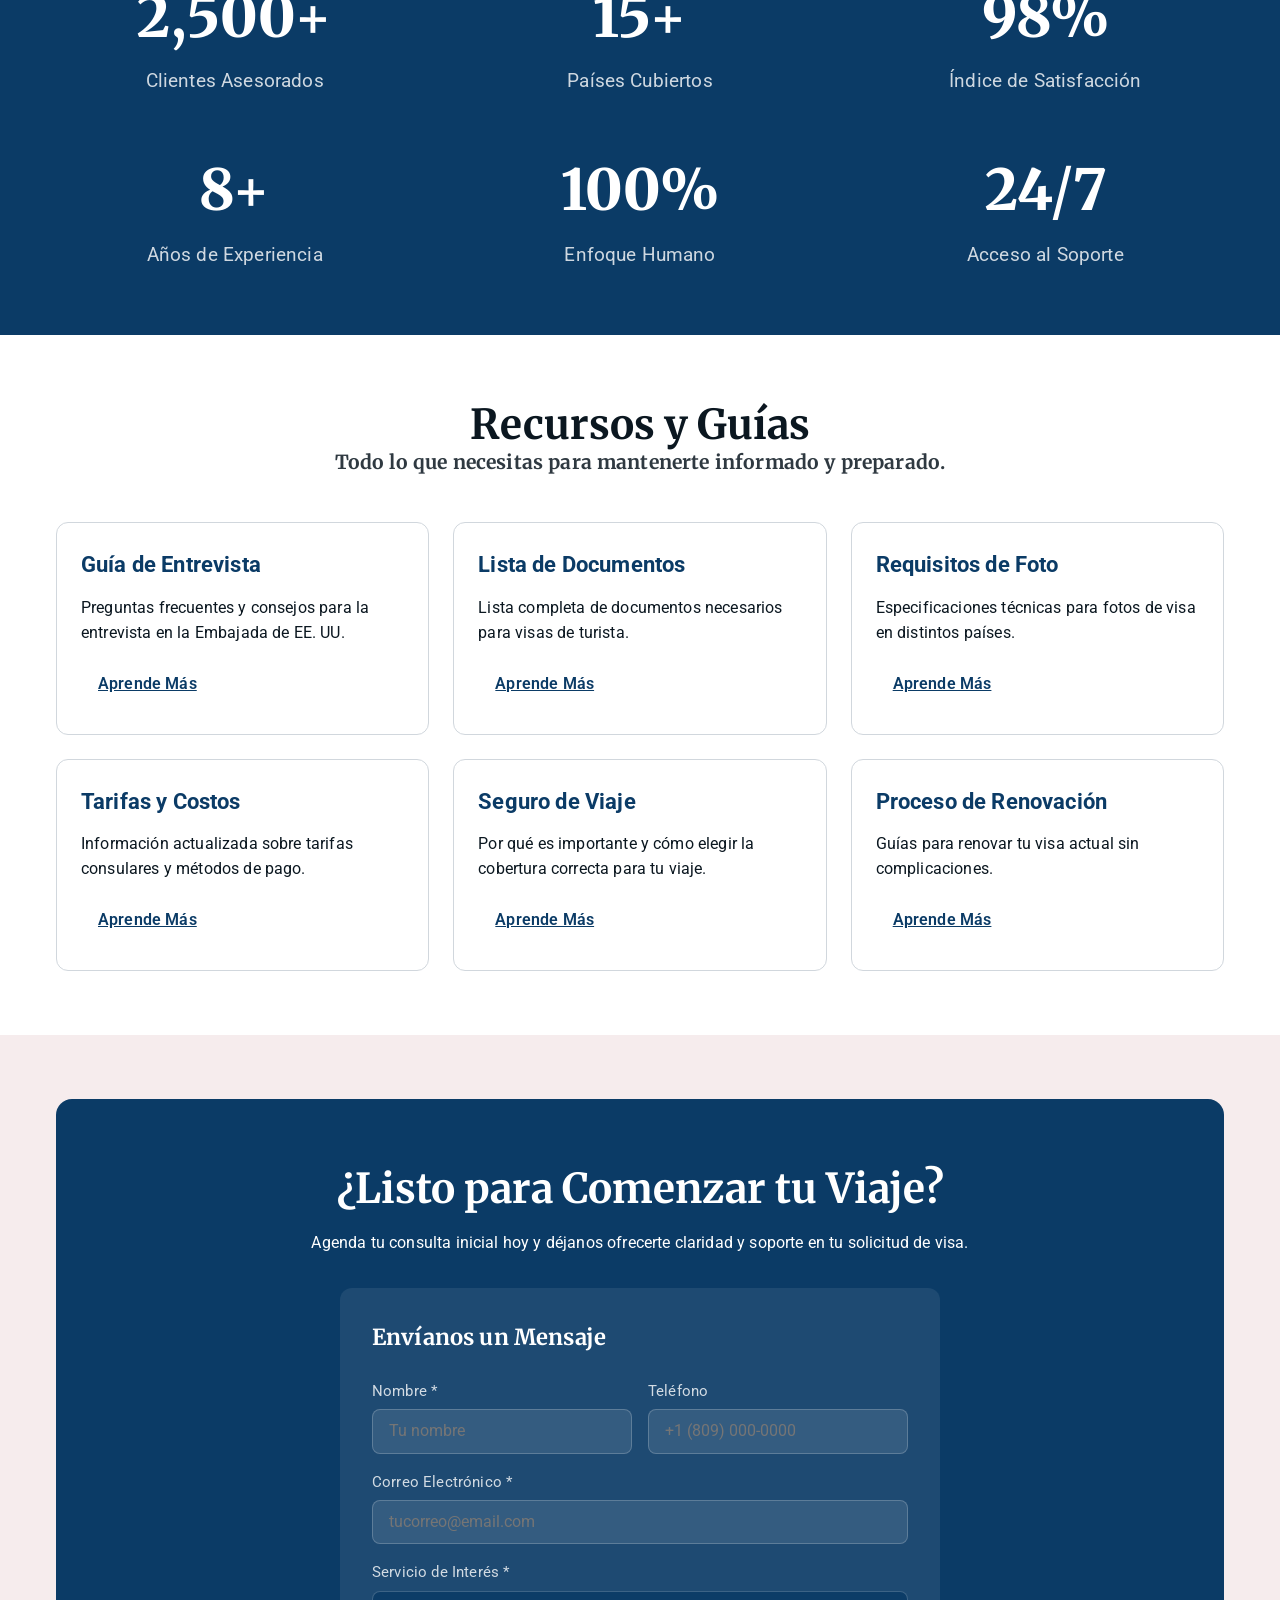
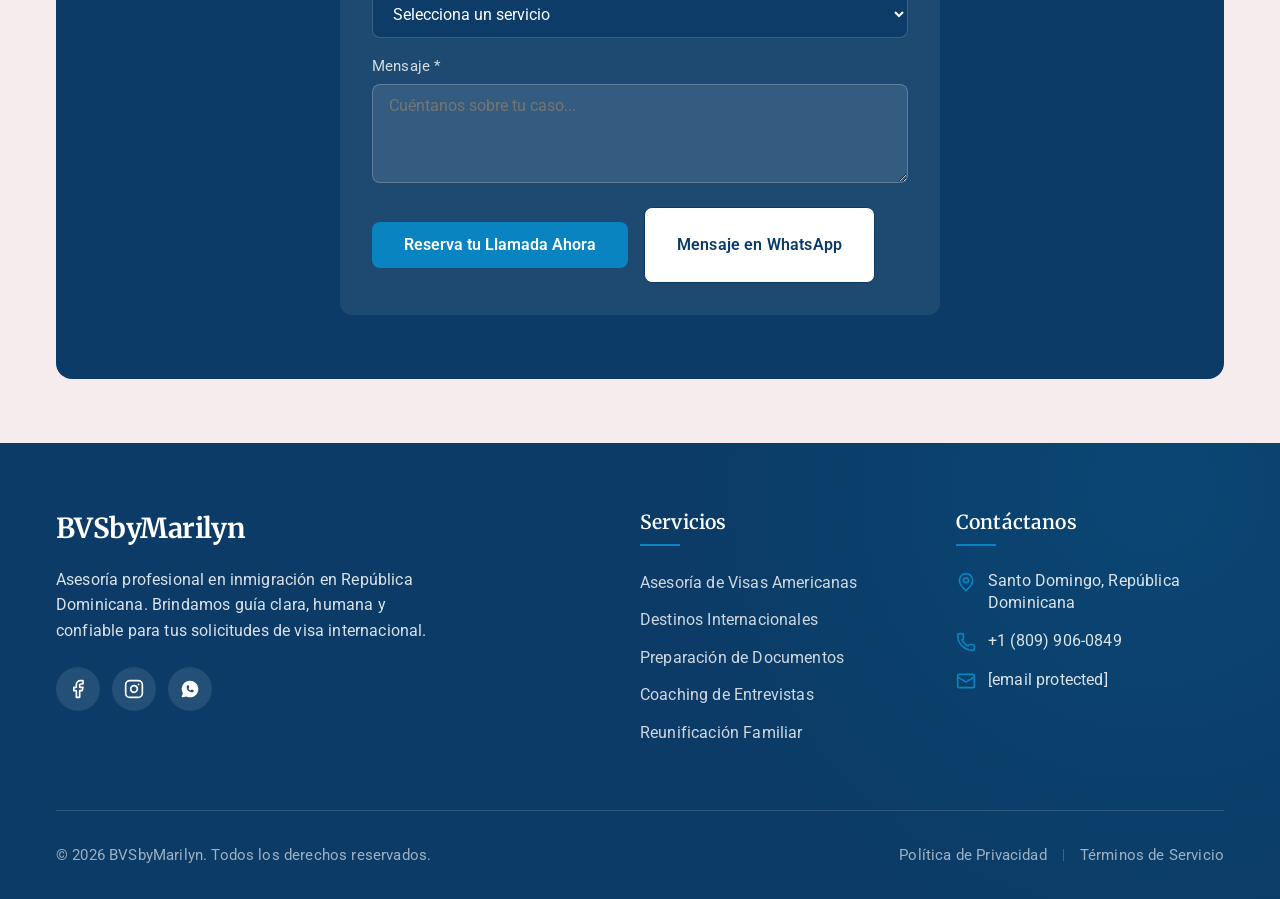
==== commit 94fcd324: "fix contact box and added email" ====
--- a/index.html
+++ b/index.html
@@ -833,68 +833,66 @@
                     Agenda tu consulta inicial hoy y déjanos ofrecerte claridad y soporte en tu solicitud de visa.
                   </text>
                 </p>
-                <div class="cta-buttons" style="margin-bottom: var(--spacing-3xl);">
-                  <a href="https://wa.me/18099060849" target="_blank" rel="noopener">
-                    <div class="btn-accent btn btn-xl">
-                      <span><text data-i18n="text_aMxNjq">Reserva tu Llamada Ahora</text></span>
-                    </div>
-                  </a>
-                  <a href="https://wa.me/18099060849" target="_blank" rel="noopener">
-                    <div class="btn btn-outline btn-xl">
-                      <span><text data-i18n="text_L0Jglx">Mensaje en WhatsApp</text></span>
-                    </div>
-                  </a>
-                </div>
-                <!-- Contact Form -->
+                <!-- Contact Form via Formspree -->
                 <div style="background: rgba(255,255,255,0.08); border-radius: var(--border-radius-lg); padding: var(--spacing-2xl); max-width: 600px; margin: 0 auto; text-align: left;">
                   <h3 style="color: var(--color-on-primary); font-family: var(--font-family-heading); font-size: var(--font-size-xl); margin-bottom: var(--spacing-xl);">
                     <text data-i18n="contact_form_title">Envíanos un Mensaje</text>
                   </h3>
-                  <div style="display: flex; flex-direction: column; gap: var(--spacing-lg);">
+                  <form id="contact-form" action="https://formspree.io/f/mzdaynlb" method="POST" style="display: flex; flex-direction: column; gap: var(--spacing-lg);">
                     <div style="display: grid; grid-template-columns: 1fr 1fr; gap: var(--spacing-lg);">
                       <div>
                         <label style="display:block; color: rgba(255,255,255,0.8); font-size: var(--font-size-sm); margin-bottom: 6px;">
-                          <text data-i18n="contact_name">Nombre</text>
+                          <text data-i18n="contact_name">Nombre</text> *
                         </label>
-                        <input type="text" placeholder="Tu nombre" style="width:100%; padding: 12px 16px; border-radius: var(--border-radius-md); border: 1px solid rgba(255,255,255,0.2); background: rgba(255,255,255,0.1); color: white; font-size: var(--font-size-base); outline: none;" />
+                        <input type="text" name="nombre" required placeholder="Tu nombre" style="width:100%; padding: 12px 16px; border-radius: var(--border-radius-md); border: 1px solid rgba(255,255,255,0.2); background: rgba(255,255,255,0.1); color: white; font-size: var(--font-size-base); outline: none;" />
                       </div>
                       <div>
                         <label style="display:block; color: rgba(255,255,255,0.8); font-size: var(--font-size-sm); margin-bottom: 6px;">
                           <text data-i18n="contact_phone">Teléfono</text>
                         </label>
-                        <input type="tel" placeholder="+1 (809) 000-0000" style="width:100%; padding: 12px 16px; border-radius: var(--border-radius-md); border: 1px solid rgba(255,255,255,0.2); background: rgba(255,255,255,0.1); color: white; font-size: var(--font-size-base); outline: none;" />
+                        <input type="tel" name="telefono" placeholder="+1 (809) 000-0000" style="width:100%; padding: 12px 16px; border-radius: var(--border-radius-md); border: 1px solid rgba(255,255,255,0.2); background: rgba(255,255,255,0.1); color: white; font-size: var(--font-size-base); outline: none;" />
                       </div>
                     </div>
                     <div>
                       <label style="display:block; color: rgba(255,255,255,0.8); font-size: var(--font-size-sm); margin-bottom: 6px;">
-                        <text data-i18n="contact_email">Correo Electrónico</text>
+                        <text data-i18n="contact_email">Correo Electrónico</text> *
                       </label>
-                      <input type="email" placeholder="tucorreo@email.com" style="width:100%; padding: 12px 16px; border-radius: var(--border-radius-md); border: 1px solid rgba(255,255,255,0.2); background: rgba(255,255,255,0.1); color: white; font-size: var(--font-size-base); outline: none;" />
+                      <input type="email" name="email" required placeholder="tucorreo@email.com" style="width:100%; padding: 12px 16px; border-radius: var(--border-radius-md); border: 1px solid rgba(255,255,255,0.2); background: rgba(255,255,255,0.1); color: white; font-size: var(--font-size-base); outline: none;" />
                     </div>
                     <div>
                       <label style="display:block; color: rgba(255,255,255,0.8); font-size: var(--font-size-sm); margin-bottom: 6px;">
-                        <text data-i18n="contact_service">Servicio de Interés</text>
+                        <text data-i18n="contact_service">Servicio de Interés</text> *
                       </label>
-                      <select style="width:100%; padding: 12px 16px; border-radius: var(--border-radius-md); border: 1px solid rgba(255,255,255,0.2); background: rgba(11,59,102,0.9); color: white; font-size: var(--font-size-base); outline: none;">
-                        <option value=""><text data-i18n="contact_select">Selecciona un servicio</text></option>
-                        <option value="us-visa">Visa de EE. UU. (B1/B2)</option>
-                        <option value="student-visa">Visa de Estudiante</option>
-                        <option value="work-visa">Visa de Trabajo</option>
-                        <option value="schengen">Visa Schengen</option>
-                        <option value="canada">Visa Canadá</option>
-                        <option value="other">Otro Destino Internacional</option>
+                      <select name="servicio" required style="width:100%; padding: 12px 16px; border-radius: var(--border-radius-md); border: 1px solid rgba(255,255,255,0.2); background: rgba(11,59,102,0.9); color: white; font-size: var(--font-size-base); outline: none;">
+                        <option value="">Selecciona un servicio</option>
+                        <option value="Visa de EE. UU. (B1/B2)">Visa de EE. UU. (B1/B2)</option>
+                        <option value="Visa de Estudiante">Visa de Estudiante</option>
+                        <option value="Visa de Trabajo">Visa de Trabajo</option>
+                        <option value="Visa Schengen">Visa Schengen</option>
+                        <option value="Visa Canadá">Visa Canadá</option>
+                        <option value="Otro Destino Internacional">Otro Destino Internacional</option>
                       </select>
                     </div>
                     <div>
                       <label style="display:block; color: rgba(255,255,255,0.8); font-size: var(--font-size-sm); margin-bottom: 6px;">
-                        <text data-i18n="contact_message">Mensaje</text>
+                        <text data-i18n="contact_message">Mensaje</text> *
                       </label>
-                      <textarea rows="4" placeholder="Cuéntanos sobre tu caso..." style="width:100%; padding: 12px 16px; border-radius: var(--border-radius-md); border: 1px solid rgba(255,255,255,0.2); background: rgba(255,255,255,0.1); color: white; font-size: var(--font-size-base); outline: none; resize: vertical;"></textarea>
+                      <textarea name="mensaje" rows="4" required placeholder="Cuéntanos sobre tu caso..." style="width:100%; padding: 12px 16px; border-radius: var(--border-radius-md); border: 1px solid rgba(255,255,255,0.2); background: rgba(255,255,255,0.1); color: white; font-size: var(--font-size-base); outline: none; resize: vertical;"></textarea>
                     </div>
-                    <button type="button" onclick="submitContactForm(this)" style="padding: 14px 32px; background: var(--color-accent); color: white; border: none; border-radius: var(--border-radius-control); font-size: var(--font-size-base); font-weight: 600; cursor: pointer; transition: background 0.2s; align-self: flex-start;">
-                      <text data-i18n="contact_submit">Enviar Mensaje</text>
-                    </button>
-                  </div>
+                    <div style="display:flex; gap:1rem; flex-wrap:wrap; align-items:center;">
+                      <button type="submit" style="padding: 14px 32px; background: var(--color-accent); color: white; border: none; border-radius: var(--border-radius-control); font-size: var(--font-size-base); font-weight: 600; cursor: pointer; transition: background 0.2s;">
+                        <text data-i18n="text_aMxNjq">Reserva tu Llamada Ahora</text>
+                      </button>
+                      <a href="https://wa.me/18099060849?text=%C2%A1Hola!%20Me%20contacto%20desde%20el%20sitio%20web%20de%20BVSbyMarilyn.%20Me%20gustar%C3%ADa%20recibir%20m%C3%A1s%20informaci%C3%B3n." target="_blank" rel="noopener">
+                        <div class="btn btn-outline btn-xl" style="white-space:nowrap;">
+                          <span><text data-i18n="text_L0Jglx">Mensaje en WhatsApp</text></span>
+                        </div>
+                      </a>
+                    </div>
+                    <div id="form-success" style="display:none; color:#4ade80; font-weight:600; margin-top:0.5rem;">
+                      ✓ Mensaje enviado. Te contactaremos pronto.
+                    </div>
+                  </form>
                 </div>
               </div>
             </div>
@@ -1242,21 +1240,33 @@
     </a>
 
     <script>
-      function submitContactForm(btn) {
-        var form = btn.closest('div[style]');
-        var inputs = form.querySelectorAll('input, textarea, select');
-        var name = inputs[0].value.trim();
-        var phone = inputs[1].value.trim();
-        var email = inputs[2].value.trim();
-        var service = inputs[3].value;
-        var message = inputs[4].value.trim();
-        if (!name || !email) {
-          alert('Por favor completa al menos tu nombre y correo electrónico.');
-          return;
-        }
-        var text = '¡Hola! Me contacto desde el sitio web de BVSbyMarilyn.%0A%0ANombre: ' + encodeURIComponent(name) + '%0ATeléfono: ' + encodeURIComponent(phone) + '%0ACorreo: ' +
-          encodeURIComponent(email) + '%0AServicio: ' + encodeURIComponent(service) + '%0AMensaje: ' + encodeURIComponent(message);
-        window.open('https://wa.me/18099060849?text=' + text, '_blank');
+      var form = document.getElementById('contact-form');
+      if (form) {
+        form.addEventListener('submit', function(e) {
+          e.preventDefault();
+          var btn = form.querySelector('button[type="submit"]');
+          btn.disabled = true;
+          btn.textContent = 'Enviando...';
+          fetch('https://formspree.io/f/mzdaynlb', {
+            method: 'POST',
+            body: new FormData(form),
+            headers: { 'Accept': 'application/json' }
+          }).then(function(res) {
+            if (res.ok) {
+              form.reset();
+              document.getElementById('form-success').style.display = 'block';
+              btn.textContent = '✓ Enviado';
+            } else {
+              btn.disabled = false;
+              btn.textContent = 'Reserva tu Llamada Ahora';
+              alert('Hubo un error. Por favor intenta de nuevo.');
+            }
+          }).catch(function() {
+            btn.disabled = false;
+            btn.textContent = 'Reserva tu Llamada Ahora';
+            alert('Hubo un error. Por favor intenta de nuevo.');
+          });
+        });
       }
     </script>
   </body>
